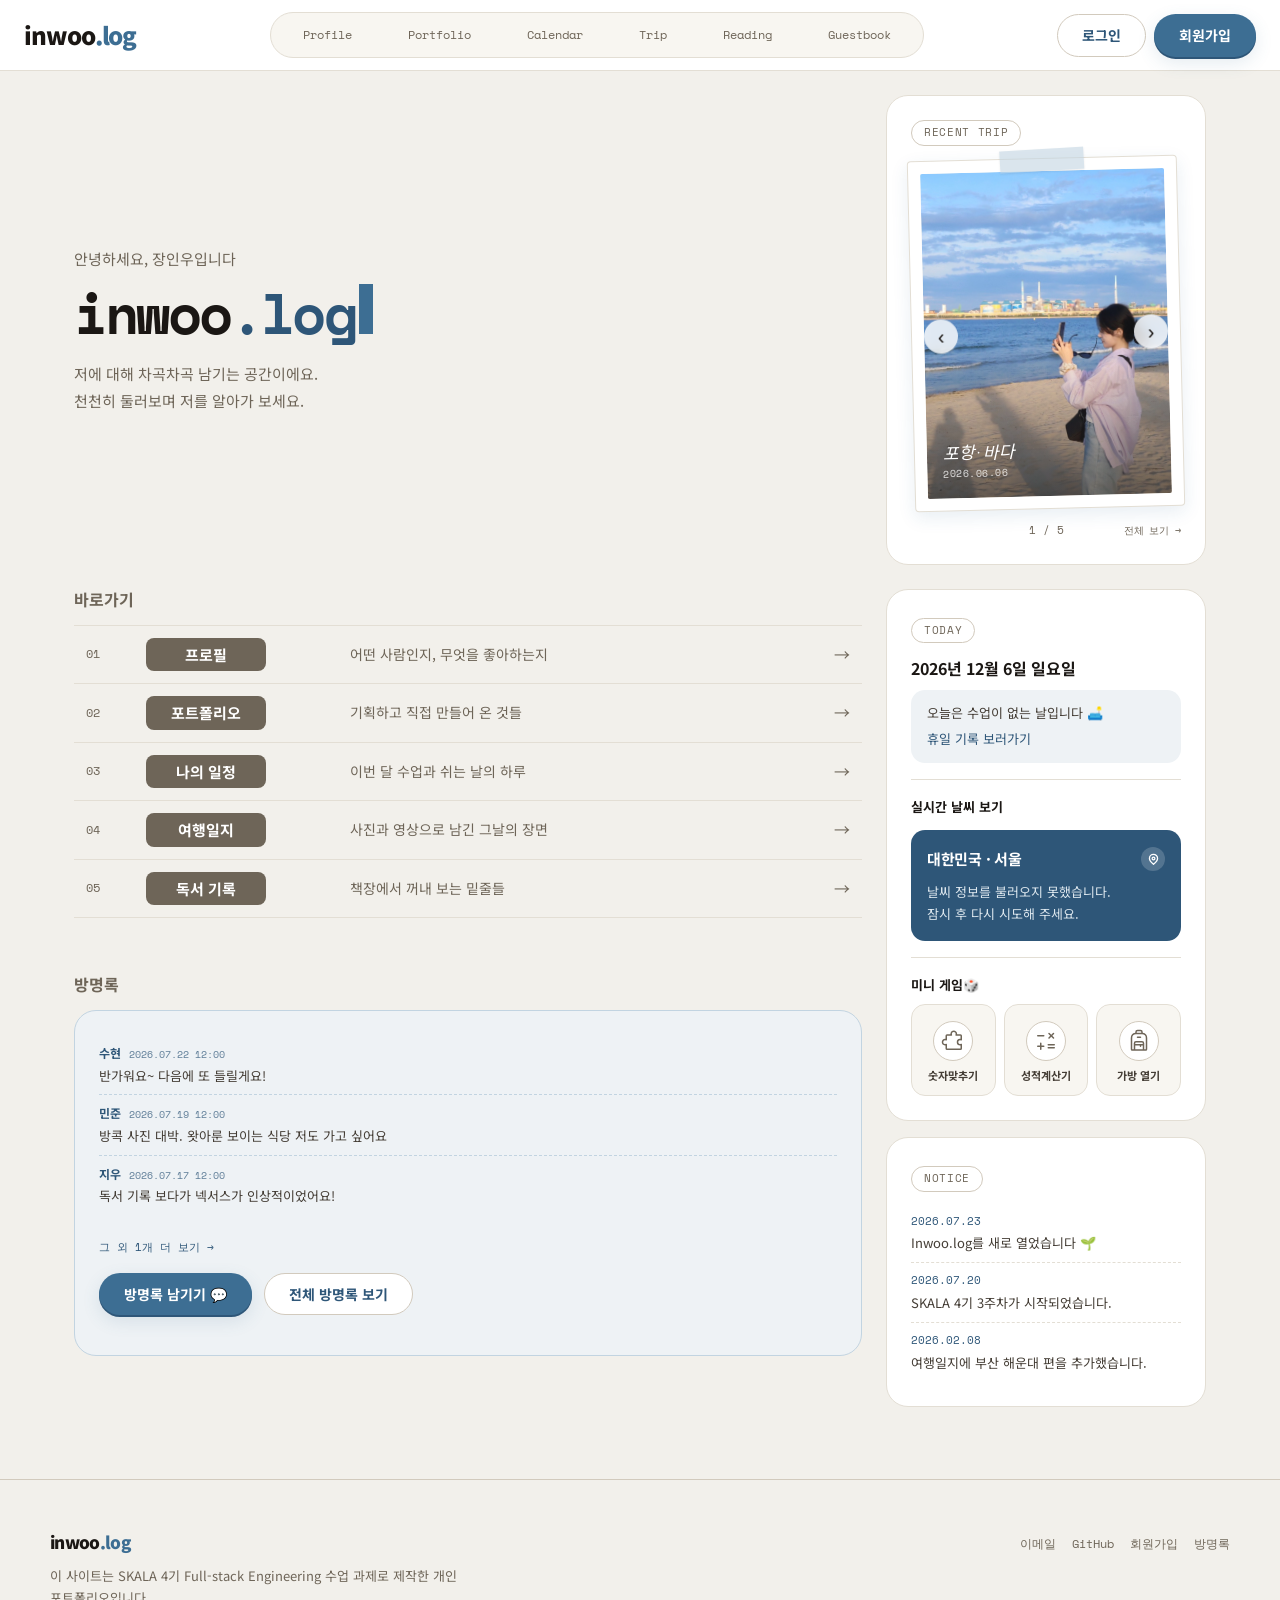
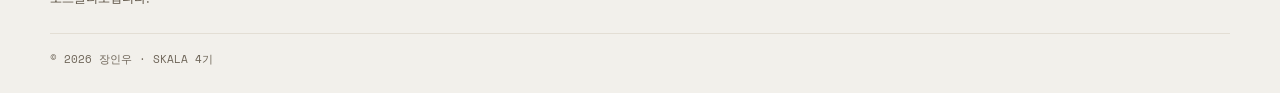
==== html/index.html @ f79b9ec2 "Inwoo.log 개인 포트폴리오 사이트 - 메인/프로필/포트폴리오/캘린더/여행일지/독서/방명록/회원가입 12개 페이지 - 실시간 날씨(Open-Meteo), 여행 BGM 필름 플" ====
<!-- html/index.html — 메인 페이지 -->
<!DOCTYPE html>
<html lang="ko">
<head>
  <meta charset="UTF-8">
  <meta name="viewport" content="width=device-width, initial-scale=1.0">
  <meta name="description" content="장인우의 개인 기록 공간 Inwoo.log — 프로필, 포트폴리오, 여행일지, 독서 기록을 담았습니다.">
  <title>INWOOLOG</title>

  <link rel="preconnect" href="https://fonts.googleapis.com">
  <link rel="preconnect" href="https://fonts.gstatic.com" crossorigin>
  <link href="https://fonts.googleapis.com/css2?family=Noto+Sans+KR:wght@400;500;700;900&family=Space+Mono:wght@400;700&family=Instrument+Serif:ital@0;1&display=swap" rel="stylesheet">
  <link rel="icon" type="image/svg+xml" href="../media/icon/favicon.svg">
  <link rel="stylesheet" href="../css/style.css">
</head>
<body>

  <a class="skip" href="#main">본문으로 건너뛰기</a>

  <header class="topbar">
    <a class="topbar__logo" href="index.html">inwoo<span>.log</span></a>

    <button type="button" class="nav-toggle" id="navToggle" aria-label="메뉴 열기" aria-expanded="false" aria-controls="siteNav">
      <span></span><span></span><span></span>
    </button>

    <nav class="topbar__nav" id="siteNav" aria-label="주요 메뉴">
      <ul class="nav-list">
        <li><a href="myProfile.html">Profile</a></li>
        <li><a href="myPortfolio.html">Portfolio</a></li>
        <li><a href="myCalendar.html">Calendar</a></li>
        <li><a href="myTrip.html">Trip</a></li>
        <li><a href="myReadings.html">Reading</a></li>
        <li><a href="guestbook.html">Guestbook</a></li>
      </ul>
    </nav>

    <div class="topbar__auth" id="authArea">
      <a href="login.html" class="btn btn--ghost">로그인</a>
      <a href="signUp.html" class="btn btn--primary">회원가입</a>
    </div>
  </header>

  <div class="container">

    <!-- ===== 히어로 : 벤토 그리드 ===== -->
    <section class="bento" aria-labelledby="heroTitle">

      <article class="bento__cell bento__cell--intro">
        <p class="hero-hi">안녕하세요, 장인우입니다</p>
        <h1 class="hero-mark" id="heroTitle">
          inwoo<span>.log</span><span class="hero-caret" aria-hidden="true"></span>
        </h1>
        <p class="hero-sub">
          저에 대해 차곡차곡 남기는 공간이에요.
          천천히 둘러보며 저를 알아가 보세요.
        </p>
      </article>

      <article class="bento__cell bento__cell--slider">
        <p class="chip">Recent trip</p>

        <div class="slider" id="tripSlider">
          <div class="slider__stage">
            <ul class="slider__track" id="sliderTrack">
              <li class="slider__item is-current">
                <a class="slider__link" href="myTrip.html#tripPohang" aria-label="포항 여행 게시물 보러 가기">
                  <img src="../media/trip/pohang.JPG" alt="포항 바닷가에서 푸른 바다를 사진으로 담는 모습">
                </a>
                <p class="slider__caption"><strong>포항 · 바다</strong> 2026.06.06</p>
              </li>
              <li class="slider__item">
                <a class="slider__link" href="myTrip.html#tripBusan" aria-label="부산 여행 게시물 보러 가기">
                  <img src="../media/trip/busan.jpeg" alt="밤에 불이 켜진 고층 건물과 해운대 해변 산책로" loading="lazy">
                </a>
                <p class="slider__caption"><strong>부산 · 해운대</strong> 2026.02.07 ~ 02.08</p>
              </li>
              <li class="slider__item">
                <a class="slider__link" href="myTrip.html#tripSokcho" aria-label="속초 여행 게시물 보러 가기">
                  <img src="../media/trip/sokcho5.jpeg" alt="구름 위로 떠오르는 2026년 속초의 첫 해" loading="lazy">
                </a>
                <p class="slider__caption"><strong>속초 · 해돋이</strong> 2026.01.01</p>
              </li>
              <li class="slider__item">
                <a class="slider__link" href="myTrip.html#tripHokkaido" aria-label="홋카이도 여행 게시물 보러 가기">
                  <img src="../media/trip/japan2.JPG" alt="청록빛 물과 마른 나무가 어우러진 비에이 청의 호수" loading="lazy">
                </a>
                <p class="slider__caption"><strong>일본 · 홋카이도</strong> 2025.09.26 ~ 09.27</p>
              </li>
              <li class="slider__item">
                <a class="slider__link" href="myTrip.html#tripJeonju" aria-label="전주 여행 게시물 보러 가기">
                  <img src="../media/trip/jeonju1.jpeg" alt="특별전시관 기와 대문 앞에 핀 보라색 버베나 꽃" loading="lazy">
                </a>
                <p class="slider__caption"><strong>전주 · 한옥마을</strong> 2024.08.10 ~ 08.11</p>
              </li>
            </ul>

            <button type="button" class="slider__nav slider__nav--prev" id="slidePrev" aria-label="이전 사진">‹</button>
            <button type="button" class="slider__nav slider__nav--next" id="slideNext" aria-label="다음 사진">›</button>
          </div>

          <div class="slider__foot">
            <p class="slider__count" id="slideCount" aria-live="polite">1 / 3</p>
            <a class="slider__more" href="myTrip.html">전체 보기 →</a>
          </div>
        </div>
      </article>


    </section>

    <div class="layout">

      <!-- ===== 본문 ===== -->
      <main id="main">
        <h2 class="home-title">바로가기</h2>

        <ul class="index-list">
          <li class="index-list__item">
            <a href="myProfile.html">
              <span class="index-list__no">01</span>
              <span class="index-list__label">프로필</span>
              <span class="index-list__desc">어떤 사람인지, 무엇을 좋아하는지</span>
              <span class="index-list__arrow" aria-hidden="true">→</span>
            </a>
          </li>
          <li class="index-list__item">
            <a href="myPortfolio.html">
              <span class="index-list__no">02</span>
              <span class="index-list__label">포트폴리오</span>
              <span class="index-list__desc">기획하고 직접 만들어 온 것들</span>
              <span class="index-list__arrow" aria-hidden="true">→</span>
            </a>
          </li>
          <li class="index-list__item">
            <a href="myCalendar.html">
              <span class="index-list__no">03</span>
              <span class="index-list__label">나의 일정</span>
              <span class="index-list__desc">이번 달 수업과 쉬는 날의 하루</span>
              <span class="index-list__arrow" aria-hidden="true">→</span>
            </a>
          </li>
          <li class="index-list__item">
            <a href="myTrip.html">
              <span class="index-list__no">04</span>
              <span class="index-list__label">여행일지</span>
              <span class="index-list__desc">사진과 영상으로 남긴 그날의 장면</span>
              <span class="index-list__arrow" aria-hidden="true">→</span>
            </a>
          </li>
          <li class="index-list__item">
            <a href="myReadings.html">
              <span class="index-list__no">05</span>
              <span class="index-list__label">독서 기록</span>
              <span class="index-list__desc">책장에서 꺼내 보는 밑줄들</span>
              <span class="index-list__arrow" aria-hidden="true">→</span>
            </a>
          </li>
        </ul>

        <!-- ===== 방명록 미리보기 ===== -->
        <h2 class="home-title">방명록</h2>

        <section class="gb-teaser">
          <ul class="gb-preview" id="gbPreview" data-preview="3">
            <li>
              <p class="gb-preview__msg">반가워요~ 다음에 또 들릴게요!</p>
              <p class="gb-preview__meta">
                <span class="gb-preview__name">수현</span>
                <span class="gb-preview__time">2026.07.22</span>
              </p>
            </li>
            <li>
              <p class="gb-preview__msg">방콕 사진 대박. 왓아룬 보이는 식당 저도 가고 싶어요</p>
              <p class="gb-preview__meta">
                <span class="gb-preview__name">민준</span>
                <span class="gb-preview__time">2026.07.19</span>
              </p>
            </li>
            <li>
              <p class="gb-preview__msg">독서 기록 보다가 넥서스가 인상적이었어요!</p>
              <p class="gb-preview__meta">
                <span class="gb-preview__name">지우</span>
                <span class="gb-preview__time">2026.07.17</span>
              </p>
            </li>
          </ul>

          <a class="gb-preview__more" id="gbPreviewMore" href="guestbook.html" hidden>그 외 더 보기 →</a>

          <p class="btn-row">
            <button type="button" id="gbModalOpen" class="btn btn--primary">방명록 남기기 💬</button>
            <a href="guestbook.html" class="btn btn--ghost">전체 방명록 보기</a>
          </p>

          <!-- 방명록 작성 모달 -->
          <dialog class="gb-modal" id="gbModal" aria-labelledby="gbModalTitle">
            <div class="gb-modal__head">
              <h3 id="gbModalTitle">방명록 남기기 💬</h3>
              <button type="button" class="gb-modal__close" id="gbModalClose" aria-label="닫기">×</button>
            </div>

            <!-- 로그인 상태 : 작성 폼 -->
            <form id="gbModalForm" hidden>
              <p class="field">
                <label for="gbModalMsg">메시지</label>
                <textarea id="gbModalMsg" rows="4" maxlength="200"
                          placeholder="한 줄 남겨주세요 (최대 200자)" required></textarea>
              </p>
              <p class="gb-modal__count" id="gbModalCount">0 / 200</p>
              <p class="form-actions">
                <button type="submit" class="btn btn--primary">남기기</button>
                <button type="button" class="btn btn--ghost" id="gbModalCancel">취소</button>
              </p>
            </form>

            <!-- 비로그인 상태 : 로그인 안내 -->
            <div id="gbModalLocked" hidden>
              <p class="gb-modal__locked-text">
                방명록 작성은 <strong>로그인한 방문자</strong>만 가능해요.
              </p>
              <p class="form-actions">
                <a href="login.html" class="btn btn--primary">로그인</a>
                <a href="signUp.html" class="btn btn--ghost">회원가입</a>
              </p>
            </div>
          </dialog>
        </section>
      </main>

      <!-- ===== 사이드바 : 한 블록으로 압축 ===== -->
      <aside class="sidebar" aria-label="오늘의 정보">
        <section class="panel">
          <p class="chip">Today</p>

          <p class="today-date" id="todayDate">날짜를 불러오는 중입니다.</p>
          <div id="todaySchedule" class="today-schedule">
            <p>오늘의 일정이 여기 표시됩니다.</p>
          </div>

          <hr class="panel__rule">

          <p class="panel__label">실시간 날씨 보기</p>
          <!-- 실제 값은 숨겨진 select가 들고, 화면에는 커스텀 메뉴만 보인다 -->
          <select id="citySelect" class="city-select" tabindex="-1" aria-hidden="true">
            <option value="37.5665,126.9780" selected>대한민국 · 서울</option>
            <option value="35.1796,129.0756">대한민국 · 부산</option>
            <option value="33.4996,126.5312">대한민국 · 제주</option>
            <option value="38.2070,128.5918">대한민국 · 속초</option>
            <option value="36.0190,129.3435">대한민국 · 포항</option>
            <option value="13.7563,100.5018">태국 · 방콕</option>
            <option value="31.2304,121.4737">중국 · 상하이</option>
            <option value="43.0618,141.3545">일본 · 삿포로</option>
            <option value="35.6762,139.6503">일본 · 도쿄</option>
            <option value="48.8566,2.3522">프랑스 · 파리</option>
            <option value="40.7128,-74.0060">미국 · 뉴욕</option>
          </select>
          <div id="weather-box">
            <div class="weather-head">
              <div class="weather-head__title">
                <h4 id="weatherCity">대한민국 · 서울</h4>
                <p class="weather-local" id="weatherLocalTime" aria-label="현지 날짜와 시간"></p>
              </div>
              <div class="city-picker">
                <button type="button" id="cityToggle" class="city-toggle"
                        aria-label="지역 변경" title="지역 변경"
                        aria-haspopup="listbox" aria-expanded="false">
                  <svg viewBox="0 0 16 16" fill="none" stroke="currentColor" stroke-width="1.6"
                       stroke-linecap="round" stroke-linejoin="round" aria-hidden="true">
                    <path d="M13 6.7C13 9.6 8 14 8 14S3 9.6 3 6.7a5 5 0 0 1 10 0Z"/>
                    <circle cx="8" cy="6.7" r="1.7"/>
                  </svg>
                </button>
                <ul id="cityMenu" class="city-menu" role="listbox" hidden></ul>
              </div>
            </div>
            <div id="weatherDetail"></div>
          </div>

          <hr class="panel__rule">

          <p class="panel__label">미니 게임🎲</p>
          <div class="play-row">
            <button type="button" id="upDownBtn"
                    class="game-tile game-tile--number"
                    aria-haspopup="dialog" aria-controls="upDownModal">
              <span class="game-tile__icon game-tile__icon--number"
                    aria-hidden="true"></span>
              <span class="game-tile__label">숫자맞추기</span>
            </button>
            <button type="button" id="gradeBtn"
                    class="game-tile game-tile--grade"
                    aria-haspopup="dialog" aria-controls="gradeModal">
              <span class="game-tile__icon game-tile__icon--grade"
                    aria-hidden="true"></span>
              <span class="game-tile__label">성적계산기</span>
            </button>
            <button type="button" id="bagModalBtn"
                    class="game-tile game-tile--bag"
                    aria-haspopup="dialog" aria-controls="bagModal">
              <span class="game-tile__icon game-tile__icon--bag"
                    aria-hidden="true"></span>
              <span class="game-tile__label">가방 열기</span>
            </button>
          </div>

          <dialog class="updown-modal" id="upDownModal"
                  aria-labelledby="upDownTitle" aria-describedby="upDownGuide">
            <div class="updown-modal__head">
              <div>
                <p class="updown-modal__eyebrow">NUMBER GAME</p>
                <h3 id="upDownTitle">숫자 맞히기 🎯</h3>
              </div>
              <button type="button" class="updown-modal__close" id="upDownClose"
                      aria-label="게임 닫기">×</button>
            </div>

            <p class="updown-modal__guide" id="upDownGuide">
              먼저 돌림판을 돌려 이번 게임의 숫자 범위를 정해보세요.
            </p>

            <section class="updown-wheel-stage" id="upDownWheelStage"
                     aria-labelledby="upDownWheelTitle">
              <h4 id="upDownWheelTitle">이번 게임의 최대 숫자는?</h4>
              <div class="updown-wheel-wrap">
                <span class="updown-wheel-pointer" aria-hidden="true"></span>
                <div class="updown-wheel" id="upDownWheel" aria-hidden="true">
                  <span style="--angle:0deg;--reverse:0deg">30</span>
                  <span style="--angle:45deg;--reverse:-45deg">40</span>
                  <span style="--angle:90deg;--reverse:-90deg">50</span>
                  <span style="--angle:135deg;--reverse:-135deg">60</span>
                  <span style="--angle:180deg;--reverse:-180deg">70</span>
                  <span style="--angle:225deg;--reverse:-225deg">80</span>
                  <span style="--angle:270deg;--reverse:-270deg">90</span>
                  <span style="--angle:315deg;--reverse:-315deg">100</span>
                </div>
                <strong class="updown-wheel-result" id="upDownWheelResult">?</strong>
              </div>
              <button type="button" class="btn btn--primary updown-wheel-spin"
                      id="upDownSpin">돌림판 돌리기</button>
            </section>

            <div class="updown-game" id="upDownGame" hidden>
              <div class="updown-stats" aria-label="현재 게임 상태">
                <p>
                  <span>남은 범위</span>
                  <strong id="upDownRange">1 ~ 50</strong>
                </p>
                <p>
                  <span>시도 횟수</span>
                  <strong><b id="upDownAttempts">0</b>회</strong>
                </p>
              </div>

              <form class="updown-form" id="upDownForm">
                <label for="upDownInput">예상 숫자</label>
                <div class="updown-form__row">
                  <input type="number" id="upDownInput" min="1" max="50"
                         inputmode="numeric" autocomplete="off" required
                         aria-describedby="upDownMessage">
                  <button type="submit" class="btn btn--primary" id="upDownSubmit">
                    확인
                  </button>
                </div>
              </form>

              <p class="updown-message" id="upDownMessage" role="status"
                 aria-live="polite">숫자를 입력하고 확인을 눌러주세요.</p>

              <div class="updown-guesses">
                <p class="updown-guesses__title">입력 기록</p>
                <ol class="updown-guesses__list" id="upDownGuesses">
                  <li class="updown-guesses__empty">아직 입력한 숫자가 없어요.</li>
                </ol>
              </div>
            </div>

            <section class="updown-ranking" aria-labelledby="upDownRankingTitle">
              <div class="updown-ranking__head">
                <h4 id="upDownRankingTitle">TOP 5 RANKING 🏆</h4>
                <button type="button" class="updown-ranking__clear"
                        id="upDownClear" hidden>기록 삭제</button>
              </div>
              <p class="updown-ranking__empty" id="upDownEmpty">
                아직 랭킹이 없어요. 첫 기록을 만들어 보세요!
              </p>
              <ol class="updown-ranking__list" id="upDownRecords"></ol>
            </section>

            <div class="updown-modal__actions">
              <button type="button" class="btn btn--primary"
                      id="upDownRestart" hidden>다시 하기</button>
              <button type="button" class="btn btn--ghost"
                      id="upDownQuit">게임 나가기</button>
            </div>
          </dialog>

          <dialog class="grade-modal" id="gradeModal"
                  aria-labelledby="gradeTitle" aria-describedby="gradeGuide">
            <div class="grade-modal__head">
              <div>
                <p class="grade-modal__eyebrow">GRADE CALCULATOR</p>
                <h3 id="gradeTitle">성적 계산기 📝</h3>
              </div>
              <button type="button" class="grade-modal__close" id="gradeClose"
                      aria-label="성적 계산기 닫기">×</button>
            </div>

            <p class="grade-modal__guide" id="gradeGuide">
              과목별 점수를 입력하면 총점, 평균, 등급을 계산해 드려요.
            </p>

            <form class="grade-form" id="gradeForm" novalidate>
              <div class="grade-fields">
                <p class="grade-field">
                  <label for="htmlScore">
                    <span>HTML</span>
                    <small>웹 구조</small>
                  </label>
                  <span class="grade-field__input">
                    <input type="number" id="htmlScore" name="html"
                           min="0" max="100" step="10" inputmode="numeric"
                           autocomplete="off" required>
                    <b>점</b>
                  </span>
                </p>

                <p class="grade-field">
                  <label for="cssScore">
                    <span>CSS</span>
                    <small>스타일링</small>
                  </label>
                  <span class="grade-field__input">
                    <input type="number" id="cssScore" name="css"
                           min="0" max="100" step="10" inputmode="numeric"
                           autocomplete="off" required>
                    <b>점</b>
                  </span>
                </p>

                <p class="grade-field">
                  <label for="javascriptScore">
                    <span>JavaScript</span>
                    <small>동작 구현</small>
                  </label>
                  <span class="grade-field__input">
                    <input type="number" id="javascriptScore" name="javascript"
                           min="0" max="100" step="10" inputmode="numeric"
                           autocomplete="off" required>
                    <b>점</b>
                  </span>
                </p>
              </div>

              <p class="grade-message" id="gradeMessage" role="alert" hidden></p>

              <div class="grade-form__actions">
                <button type="submit" class="btn btn--primary">계산하기</button>
                <button type="reset" class="btn btn--ghost">다시 입력</button>
              </div>
            </form>

            <section class="grade-result" id="gradeResult"
                     aria-labelledby="gradeResultTitle" aria-live="polite" hidden>
              <div class="grade-result__summary">
                <div>
                  <p class="grade-result__label">평균 점수</p>
                  <p class="grade-result__average">
                    <strong id="gradeAverage">0.0</strong><span>점</span>
                  </p>
                </div>
                <p class="grade-result__badge" id="gradeLevel"
                   aria-label="등급">-</p>
              </div>

              <h4 class="grade-result__status" id="gradeResultTitle">
                계산 결과
              </h4>
              <p class="grade-result__detail">
                총점 <strong id="gradeTotal">0</strong>점 ·
                <strong id="gradePass">결과 대기 중</strong>
              </p>
            </section>
          </dialog>

          <dialog class="bag-modal" id="bagModal"
                  aria-labelledby="bagModalTitle" aria-describedby="bagModalGuide">
            <div class="bag-modal__head">
              <div>
                <p class="bag-modal__eyebrow">WHAT'S IN MY BAG</p>
                <h3 id="bagModalTitle">오늘의 가방 속 소지품</h3>
              </div>
              <button type="button" class="bag-modal__close" id="bagModalClose"
                      aria-label="가방 모달 닫기">×</button>
            </div>

            <p class="bag-modal__guide" id="bagModalGuide">
              오늘 챙겨 나온 가방 안에는 무엇이 들어 있을까요?
            </p>

            <div class="bag__closed" id="bagClosed">
              <button type="button" class="bag-figure" id="bagOpenBtn"
                      aria-label="가방 열어보기">
                <span class="bag-figure__icon" aria-hidden="true"></span>
              </button>
              <p class="bag__hint">가방을 클릭하세요 👆</p>
            </div>

            <div class="bag__open" id="bagOpen" hidden>
              <p class="chip" id="bagSummary">불러오는 중…</p>
              <ul class="bag-grid" id="bagBox"></ul>

              <p class="bag-modal__actions">
                <button type="button" class="btn btn--ghost" id="bagResetBtn">
                  다시 담기
                </button>
                <button type="button" class="btn btn--primary" id="bagModalDone">
                  확인
                </button>
              </p>
            </div>
          </dialog>
        </section>

        <section class="panel">
          <p class="chip">Notice</p>
          <ul class="notice-list">
            <li>
              <span class="notice-list__date">2026.07.23</span>
              <span class="notice-list__text">Inwoo.log를 새로 열었습니다 🌱</span>
            </li>
            <li>
              <span class="notice-list__date">2026.07.20</span>
              <span class="notice-list__text">SKALA 4기 3주차가 시작되었습니다.</span>
            </li>
            <li>
              <span class="notice-list__date">2026.02.08</span>
              <span class="notice-list__text">여행일지에 부산 해운대 편을 추가했습니다.</span>
            </li>
          </ul>
        </section>
      </aside>

    </div>
  </div>

  <footer class="site-footer">
    <div class="site-footer__inner">
      <div>
        <p class="site-footer__brand">inwoo<span>.log</span></p>
        <p class="site-footer__desc">
          이 사이트는 SKALA 4기 Full-stack Engineering 수업 과제로 제작한
          개인 포트폴리오입니다.
        </p>
      </div>
      <ul class="site-footer__links">
        <li><a href="mailto:roseprincess0331@gmail.com">이메일</a></li>
        <li><a href="https://github.com" target="_blank" rel="noopener">GitHub</a></li>
        <li><a href="signUp.html">회원가입</a></li>
        <li><a href="guestbook.html">방명록</a></li>
      </ul>
    </div>
    <p class="site-footer__copy">© 2026 장인우 · SKALA 4기</p>
  </footer>

  <script src="../script/auth.js"></script>
  <script src="../script/nav.js"></script>
  <script src="../script/guestbook.js"></script>
  <script src="../script/gbModal.js"></script>
  <script src="../script/slider.js"></script>
  <script src="../script/upDown.js"></script>
  <script src="../script/grade.js"></script>
  <script src="../script/bag.js"></script>
  <script src="../script/calendar.js"></script>
  <script type="module" src="../script/realtimeInfo.js"></script>
</body>
</html>
---- css/style.css ----
:root {
  /* 브랜드 하늘색 */
  --sky-50:  #EEF2F5;
  --sky-100: #DDE7EE;
  --sky-200: #C2D4E1;
  --sky-300: #93B2C9;
  --sky-400: #5A87A8;
  --sky-500: #3D6E93;
  --sky-600: #2E5678;
  --sky-700: #234159;   /* 옅은 하늘색 배경 위 글자용 */

  /* 중립 — 종이 느낌의 밝은 회색 */
  --bg:        #F2F0EB;   /* 따뜻한 종이 — 전 페이지 공통 */
  --surface:   #FFFFFF;
  --surface-2: #F8F6F1;
  --surface-soft: rgba(255, 255, 255, .5);   /* 배경이 비치는 옅은 카드 */
  --caption-bg:   rgba(255, 255, 255, .8);   /* 사진 위 장소·날짜 칩 */
  --ink:       #1B1714;
  --text:      #443D35;
  --text-dim:  #6E6558;
  --line:      #E3DED4;
  --line-2:    #D2CABD;
  --grid-line: #F7F4EE;   /* 연습장 모눈 — 내용을 가리지 않을 만큼 아주 옅게 */

  /* 상태 */
  --success: #2E9E52;
  --error:   #D6453A;

  /* 파스텔 팔레트 — 카드·태그·달력에 공용 */
  --lime-bg:     #E6EDD5;
  --lime-ink:    #4F6326;
  --peach-bg:    #F8E3CE;
  --peach-ink:   #92551E;
  --lavender-bg: #E7E2F2;
  --lavender-ink:#574A8C;
  --pink-bg:     #F7DFE4;
  --pink-ink:    #9C4457;
  --mint-bg:     #DEEDE4;
  --mint-ink:    #2A6B54;

  /* 에디토리얼 페이지 — 종이와 필름의 따뜻한 중립색 */
  --paper-white: #FFFEFA;
  --paper-cream: #FFF9F3;
  --shelf-wood:  #D8D0C2;
  --shelf-edge:  #746657;

  /* 피드 사진 위 캡션 그라디언트 */
  --feed-overlay: linear-gradient(to bottom,
                  rgba(20, 24, 28, 0) 0%, rgba(20, 24, 28, .72) 100%);

  /* 네온 글로우 */
  --glow-sky:      rgba(61, 110, 147, .35);
  --glow-sky-soft: rgba(61, 110, 147, .14);

  /* 그림자 — 검정이 아닌 푸른기 계열 */
  --sh-sm: 0 1px 2px  rgba(30, 90, 140, .06);
  --sh-md: 0 6px 18px rgba(30, 90, 140, .10);
  --sh-lg: 0 16px 40px rgba(30, 90, 140, .14);

  /* 타이포 */
  --font-base:   'Noto Sans KR', sans-serif;
  --font-mono:   'Space Mono', 'Courier New', monospace;
  --font-serif:  'Instrument Serif', 'Noto Sans KR', serif;
  --lh-base: 1.7;

  /* 간격 */
  --sp-1: 0.25rem;
  --sp-2: 0.5rem;
  --sp-3: 0.75rem;
  --sp-4: 1rem;
  --sp-5: 1.5rem;
  --sp-6: 2rem;
  --sp-7: 3rem;
  --sp-8: 4.5rem;
  --sp-9: 6rem;

  /* 모서리 */
  --r-sm: 8px;
  --r-md: 14px;
  --r-lg: 22px;
  --r-xl: 30px;
  --r-full: 999px;

  /* 전환 */
  --t-fast: .18s ease;
  --t-base: .32s ease;
  --t-jelly: .42s cubic-bezier(.34, 1.56, .64, 1);
}

/* ---------- 2. 기초 초기화 ---------- */
* {
  box-sizing: border-box;
}

/* hidden 속성이 display 규칙에 밀리지 않게 한다 */
[hidden] {
  display: none !important;
}

body {
  margin: 0;
  font-family: var(--font-base);
  font-size: 16px;
  line-height: var(--lh-base);
  color: var(--text);
  background-color: var(--bg);
  -webkit-font-smoothing: antialiased;
}

img,
video {
  max-width: 100%;
  display: block;
}

h1, h2, h3, h4 {
  color: var(--ink);
  line-height: 1.25;
  letter-spacing: -0.02em;
  margin: 0;
}

h1 { font-size: 2rem;      font-weight: 900; }
h2 { font-size: 1.375rem;  font-weight: 700; }
h3 { font-size: 1.0625rem; font-weight: 700; margin: var(--sp-5) 0 var(--sp-2); }
h4 { font-size: 0.9375rem; font-weight: 700; margin: var(--sp-4) 0 var(--sp-2); }

/* 강조 단어 — 세리프 이탤릭 + 하늘색 밑줄 */
em {
  font-family: var(--font-serif);
  font-style: italic;
  font-weight: 400;
  color: var(--sky-600);
  background-image: linear-gradient(var(--sky-200), var(--sky-200));
  background-repeat: no-repeat;
  background-size: 100% 0.28em;
  background-position: 0 88%;
  padding: 0 .06em;
}

p {
  margin: 0 0 var(--sp-4);
}

strong {
  font-weight: 700;
  color: var(--ink);
}

small {
  display: block;
  font-size: 0.6875rem;
  font-weight: 400;
  color: var(--text-dim);
  margin-top: 2px;
}

mark {
  background-color: var(--sky-100);
  color: var(--sky-600);
  padding: 2px 6px;
  border-radius: var(--r-sm);
  font-weight: 500;
  box-decoration-break: clone;
  -webkit-box-decoration-break: clone;
}

blockquote {
  margin: 0 0 var(--sp-4);
  padding: var(--sp-4) var(--sp-5);
  background-color: var(--surface-2);
  border-left: 3px solid var(--sky-400);
  border-radius: 0 var(--r-md) var(--r-md) 0;
  color: var(--ink);
  font-size: 1.0625rem;
  line-height: 1.8;
}

hr {
  border: none;
  border-top: 1px solid var(--line);
  margin: var(--sp-5) 0;
}

::selection {
  background: var(--sky-200);
  color: var(--ink);
}

a {
  color: var(--sky-600);
  text-decoration: none;
  transition: color var(--t-fast), opacity var(--t-fast);
}

a:hover {
  color: var(--sky-500);
  text-decoration: underline;
  text-underline-offset: 3px;
}

a:focus-visible,
button:focus-visible,
input:focus-visible,
select:focus-visible,
textarea:focus-visible,
summary:focus-visible {
  outline: 3px solid var(--sky-400);
  outline-offset: 2px;
  border-radius: var(--r-sm);
}

/* 본문으로 건너뛰기 */
.skip {
  position: absolute;
  left: var(--sp-4);
  top: -4rem;
  z-index: 200;
  padding: var(--sp-3) var(--sp-5);
  background: var(--ink);
  color: var(--surface);
  border-radius: var(--r-full);
  font-size: 0.875rem;
  font-weight: 700;
  transition: top var(--t-fast);
}

.skip:focus-visible {
  top: var(--sp-3);
  text-decoration: none;
  color: var(--surface);
}

ul, ol {
  padding-left: var(--sp-5);
  margin: 0 0 var(--sp-4);
}

li {
  margin-bottom: var(--sp-2);
}

dl { margin: 0 0 var(--sp-4); }
dt { font-weight: 700; color: var(--ink); }
dd { margin-left: 0; color: var(--text-dim); }

.container {
  max-width: 1180px;
  margin: 0 auto;
  padding: var(--sp-5) var(--sp-5) var(--sp-8);
}

.container--narrow {
  max-width: 640px;
}

/* 모노스페이스 알약 라벨 */
/* 칩과 섹션 제목은 완전히 같은 규격을 쓴다.
   line-height 를 명시하지 않으면 p(1.7)와 h2(1.25)의 높이가 달라진다. */
.chip,
.section-title {
  display: inline-block;
  align-self: flex-start;   /* flex 안에서 늘어나지 않도록 */
  width: fit-content;
  padding: 4px var(--sp-3);
  background-color: transparent;
  border: 1px solid var(--line-2);
  border-radius: var(--r-full);
  font-family: var(--font-mono);
  font-size: 0.6875rem;
  font-weight: 400;
  line-height: 1.4;
  letter-spacing: 0.06em;
  text-transform: uppercase;
  color: var(--text-dim);
}

.chip {
  margin: 0 0 var(--sp-3);
}

.section-title {
  margin: var(--sp-6) 0 var(--sp-4);
}

/* 홈 — 알약 없이, 포트폴리오 섹션 제목과 같은 색 */
.home-title {
  margin: var(--sp-6) 0 var(--sp-4);
  font-size: 1rem;
  font-weight: 700;
  color: var(--text-dim);
  letter-spacing: -0.01em;
}

main > .home-title:first-child {
  margin-top: 0;
}

.section-title span {
  color: var(--sky-600);
}

/* 한글이 섞인 라벨 — 폴백 폰트는 글자가 커 보이므로 한 단계 줄인다 */
.chip--ko {
  font-family: var(--font-base);
  font-size: 0.625rem;
  line-height: 1.5;
  letter-spacing: 0.02em;
}

.panel .section-title:first-of-type {
  margin-top: 0;
}

/* ---------- 8. 상단바 ---------- */
.topbar {
  position: sticky;
  top: 0;
  z-index: 100;
  display: flex;
  align-items: center;
  justify-content: space-between;
  gap: var(--sp-4);
  padding: var(--sp-3) var(--sp-5);
  background-color: var(--surface);
  border-bottom: 1px solid var(--line);
}

.topbar__logo {
  font-size: 1.5rem;
  font-weight: 900;
  letter-spacing: -0.045em;
  color: var(--ink);
  white-space: nowrap;
}

.topbar__logo:hover {
  text-decoration: none;
  color: var(--ink);
}

.topbar__logo span {
  color: var(--sky-500);
}

.nav-list {
  display: flex;
  flex-wrap: wrap;
  gap: var(--sp-2);
  list-style: none;
  margin: 0;
  padding: var(--sp-1) var(--sp-2);
  background-color: var(--surface-2);
  border: 1px solid var(--line);
  border-radius: var(--r-full);
}

.nav-list li {
  margin: 0;
}

.nav-list a {
  display: block;
  padding: var(--sp-2) var(--sp-5);
  border-radius: var(--r-full);
  font-family: var(--font-mono);
  font-size: 0.75rem;
  color: var(--text-dim);
  white-space: nowrap;
  transition: background-color var(--t-fast), color var(--t-fast);
}

.nav-list a:hover {
  background-color: var(--sky-50);
  color: var(--sky-600);
  text-decoration: none;
}

.nav-list a.is-active {
  background-color: var(--ink);
  color: var(--surface);
}

.topbar__auth {
  display: flex;
  align-items: center;
  gap: var(--sp-2);
}

/* 모바일 햄버거 버튼 — 넓은 화면에서는 숨긴다 */
.nav-toggle {
  display: none;
}

.topbar__user {
  display: inline-flex;
  align-items: center;
  gap: var(--sp-2);
  font-size: 0.8125rem;
  font-weight: 700;
  color: var(--ink);
  white-space: nowrap;
}

.topbar__avatar {
  display: grid;
  place-items: center;
  width: 26px;
  height: 26px;
  border-radius: var(--r-full);
  background-color: var(--sky-100);
  color: var(--sky-600);
  font-size: 0.75rem;
  font-weight: 700;
}

/* ---------- 9. 버튼 — 젤리 & 네온 ---------- */
.btn {
  display: inline-flex;
  align-items: center;
  justify-content: center;
  gap: var(--sp-2);
  padding: var(--sp-3) var(--sp-5);
  border: 1px solid transparent;
  border-radius: var(--r-full);
  font-family: inherit;
  font-size: 0.875rem;
  font-weight: 700;
  line-height: 1.2;
  cursor: pointer;
  background: none;
  transition: transform var(--t-jelly), box-shadow var(--t-base),
              background-color var(--t-fast), color var(--t-fast),
              border-color var(--t-fast);
}

.btn:hover {
  text-decoration: none;
  transform: translateY(-2px) scale(1.03);
}

/* 젤리 — 누르면 눌렸다가 통통 튄다 */
.btn:active {
  transform: translateY(0) scale(.93);
  transition: transform .08s ease;
}

.btn--primary {
  background-color: var(--sky-500);
  color: var(--surface);
  box-shadow: 0 2px 0 var(--sky-600), 0 6px 18px var(--glow-sky-soft);
}

/* 네온 — 호버 시 하늘색 잔광이 번진다 */
.btn--primary:hover {
  background-color: var(--sky-400);
  box-shadow: 0 2px 0 var(--sky-600),
              0 0 0 4px var(--glow-sky-soft),
              0 8px 28px var(--glow-sky);
  animation: jelly .5s var(--t-jelly);
}

.btn--primary:active {
  box-shadow: 0 0 0 var(--sky-600), 0 2px 10px var(--glow-sky-soft);
}

.btn--ghost {
  background-color: var(--surface);
  color: var(--sky-600);
  border-color: var(--line-2);
}

.btn--ghost:hover {
  background-color: var(--sky-50);
  border-color: var(--sky-300);
  box-shadow: 0 0 0 4px var(--glow-sky-soft);
}

.btn--mini {
  padding: var(--sp-2) var(--sp-4);
  font-size: 0.75rem;
  background-color: var(--surface);
  color: var(--ink);
  border-color: var(--line-2);
}

.btn--mini:hover {
  background-color: var(--sky-50);
  border-color: var(--sky-300);
  color: var(--sky-600);
}

.btn--block {
  width: 100%;
}

/* 비활성 — <button disabled> 와 링크의 aria-disabled 를 함께 처리한다 */
.btn:disabled,
.btn[aria-disabled='true'] {
  background-color: var(--surface-2);
  color: var(--text-dim);
  border-color: var(--line);
  box-shadow: none;
  cursor: not-allowed;
  transform: none;
  opacity: .65;
  pointer-events: none;
}

.btn-row {
  display: flex;
  flex-wrap: wrap;
  gap: var(--sp-3);
}

@keyframes jelly {
  0%   { transform: translateY(-2px) scale(1.03, 1.03); }
  30%  { transform: translateY(-2px) scale(1.10, 0.92); }
  55%  { transform: translateY(-2px) scale(0.96, 1.06); }
  75%  { transform: translateY(-2px) scale(1.04, 0.98); }
  100% { transform: translateY(-2px) scale(1.03, 1.03); }
}

/* ---------- 10. 벤토 히어로 ---------- */
.bento {
  display: grid;
  grid-template-columns: minmax(0, 1fr) 320px;
  gap: var(--sp-5);
  margin-bottom: var(--sp-5);
  align-items: stretch;
}

.bento__cell {
  background-color: var(--surface);
  border: 1px solid var(--line);
  border-radius: var(--r-lg);
  padding: var(--sp-5);
}

/* 왼쪽 위 : 소개 */
/* 소개 — 카드 없이 배경 위에 그대로 */
.bento__cell--intro {
  display: flex;
  flex-direction: column;
  justify-content: center;
  gap: var(--sp-2);
  padding: var(--sp-4) var(--sp-5) var(--sp-4) 0;
  background: none;
  border: none;
}

/* 오른쪽 : 세로로 긴 사진 (폰 사진 비율) */
.bento__cell--slider {
  display: flex;
  flex-direction: column;
}

/* 공지 — 배경이 살짝 비치는 카드 */
.notice-list {
  list-style: none;
  padding: 0;
  margin: 0;
}

.notice-list li {
  display: flex;
  flex-direction: column;
  gap: 2px;
  padding: var(--sp-2) 0;
  border-bottom: 1px dashed var(--line);
  margin: 0;
}

.notice-list li:last-child {
  border-bottom: none;
}

.notice-list__date {
  flex: 0 0 auto;
  font-family: var(--font-mono);
  font-size: 0.6875rem;
  color: var(--sky-600);
}

.notice-list__text {
  font-size: 0.8125rem;
  color: var(--text);
}

/* 인사 한 줄 */
.hero-hi {
  margin: 0;
  font-size: 0.9375rem;
  color: var(--text-dim);
}

/* 워드마크 — inwoo.log 를 히어로로 크게 */
.hero-mark {
  display: flex;
  align-items: baseline;
  margin: var(--sp-1) 0 var(--sp-3);
  font-family: var(--font-mono);
  font-size: clamp(2.25rem, 5.6vw, 3.5rem);
  font-weight: 700;
  letter-spacing: -0.05em;
  line-height: 1;
  color: var(--ink);
}

.hero-mark span {
  color: var(--sky-600);
}

/* 커서 깜빡임 — '로그'라는 이름을 살린다 */
.hero-caret {
  width: 0.42ch;
  height: 0.9em;
  margin-left: 0.12ch;
  background-color: var(--sky-500);
  animation: heroBlink 1.15s steps(1) infinite;
}

@keyframes heroBlink {
  50% { opacity: 0; }
}

.hero-sub {
  max-width: 34ch;
  color: var(--text-dim);
  font-size: 0.9375rem;
  line-height: 1.75;
  margin: 0;
}

.meta-list {
  display: grid;
  grid-template-columns: auto 1fr;
  gap: var(--sp-2) var(--sp-4);
  margin: 0 0 var(--sp-4);
  font-size: 0.875rem;
}

.meta-list dt {
  font-family: var(--font-mono);
  font-size: 0.6875rem;
  text-transform: uppercase;
  letter-spacing: 0.06em;
  color: var(--text-dim);
  font-weight: 400;
  align-self: center;
}

.meta-list dd {
  color: var(--ink);
  font-weight: 500;
}

.meta-list--wide {
  gap: var(--sp-3) var(--sp-5);
  font-size: 0.9375rem;
}

/* ---------- 11. 슬라이더 (추가 실습) ---------- */
.slider {
  display: flex;
  flex-direction: column;
}

/* 폴라로이드처럼 — 흰 프레임에 비스듬히 붙인 한 장 */
.slider__stage {
  position: relative;
  padding: var(--sp-3);
  background-color: var(--surface);
  border: 1px solid var(--line);
  border-radius: 4px;
  box-shadow: var(--sh-md);
  transform: rotate(-1.4deg);
  transition: transform var(--t-base);
}

.slider__stage:hover {
  transform: rotate(0deg);
}

/* 위에 붙인 마스킹 테이프 조각 */
.slider__stage::before {
  content: "";
  position: absolute;
  top: -10px;
  left: 50%;
  z-index: 2;
  width: 84px;
  height: 22px;
  transform: translateX(-50%) rotate(-2deg);
  background-color: rgba(194, 212, 225, 0.6);
  box-shadow: 0 1px 2px rgba(27, 23, 20, 0.08);
}

.slider__track {
  position: relative;
  list-style: none;
  margin: 0;
  padding: 0;
  border-radius: 2px;
  overflow: hidden;
  background-color: var(--surface-2);
  aspect-ratio: 3 / 4;   /* 폰으로 찍은 세로 사진 비율 */
  width: 100%;
}

.slider__item {
  position: absolute;
  inset: 0;
  margin: 0;
  opacity: 0;
  visibility: hidden;
  transform: scale(1.04);
  transition: opacity var(--t-base), transform var(--t-base), visibility var(--t-base);
}

.slider__item.is-current {
  opacity: 1;
  visibility: visible;
  transform: scale(1);
}

/* 사진을 누르면 여행일지의 해당 게시물로 간다 */
.slider__link {
  display: block;
  width: 100%;
  height: 100%;
}

.slider__item img {
  width: 100%;
  height: 100%;
  object-fit: cover;
}

/* 사진 아래쪽으로 은은하게 어두워지는 스크림 — 캡션 자리 */
.slider__item::after {
  content: "";
  position: absolute;
  inset: 55% 0 0;
  background: linear-gradient(to top, rgba(27, 23, 20, 0.55), transparent);
  pointer-events: none;
}

.slider__caption {
  position: absolute;
  left: var(--sp-4);
  right: var(--sp-4);
  bottom: var(--sp-4);
  z-index: 1;
  margin: 0;
  font-family: var(--font-mono);
  font-size: 0.625rem;
  letter-spacing: 0.05em;
  color: rgba(255, 255, 255, 0.82);
}

.slider__caption strong {
  display: block;
  margin-bottom: 2px;
  font-family: var(--font-serif);
  font-style: italic;
  font-weight: 400;
  font-size: 1.0625rem;
  line-height: 1.2;
  letter-spacing: 0;
  color: #FFFFFF;
  text-shadow: 0 1px 8px rgba(27, 23, 20, 0.35);
}

/* 사진 좌우에 얹는 화살표 */
.slider__nav {
  position: absolute;
  top: 50%;
  transform: translateY(-50%);
  display: grid;
  place-items: center;
  width: 34px;
  height: 34px;
  border: none;
  border-radius: var(--r-full);
  background-color: var(--caption-bg);
  backdrop-filter: blur(6px);
  -webkit-backdrop-filter: blur(6px);
  color: var(--ink);
  font-size: 1.25rem;
  line-height: 1;
  cursor: pointer;
  box-shadow: var(--sh-sm);
  transition: transform var(--t-jelly), background-color var(--t-fast);
}

.slider__nav--prev { left: var(--sp-3); }
.slider__nav--next { right: var(--sp-3); }

.slider__nav:hover {
  background-color: var(--surface);
  transform: translateY(-50%) scale(1.12);
}

.slider__nav:active {
  transform: translateY(-50%) scale(.94);
}

.slider__nav:focus-visible {
  outline: 3px solid var(--sky-400);
  outline-offset: 2px;
}

/* 순번 — 오른쪽 아래 작은 알약 */
/* 사진 밑 — 순번은 가운데, 전체 보기는 오른쪽 */
.slider__foot {
  position: relative;
  display: flex;
  justify-content: center;
  align-items: center;
  margin-top: var(--sp-3);
}

.slider__count {
  margin: 0;
  font-family: var(--font-mono);
  font-size: 0.6875rem;
  color: var(--text-dim);
}

.slider__more {
  position: absolute;
  right: 0;
  font-family: var(--font-mono);
  font-size: 0.625rem;
  letter-spacing: -0.01em;
  color: var(--text-dim);
  white-space: nowrap;
}

.slider__more:hover {
  color: var(--sky-600);
  text-decoration: underline;
  text-underline-offset: 2px;
}

/* ---------- 12. 태그 ---------- */
.tag-row {
  display: flex;
  flex-wrap: wrap;
  gap: var(--sp-2);
  list-style: none;
  padding: 0;
  margin: 0;
}

.tag {
  margin: 0;
  padding: 3px var(--sp-3);
  border-radius: var(--r-full);
  font-size: 0.75rem;
  font-weight: 500;
  background-color: var(--surface-2);
  color: var(--text-dim);
}

.tag--sky      { background-color: var(--sky-100);      color: var(--sky-700); }
.tag--lime     { background-color: var(--lime-bg);      color: var(--lime-ink); }
.tag--peach    { background-color: var(--peach-bg);     color: var(--peach-ink); }
.tag--lavender { background-color: var(--lavender-bg);  color: var(--lavender-ink); }
.tag--pink     { background-color: var(--pink-bg);      color: var(--pink-ink); }
.tag--mint     { background-color: var(--mint-bg);      color: var(--mint-ink); }

.tag-row--big .tag {
  padding: var(--sp-2) var(--sp-4);
  font-size: 0.875rem;
}

/* ---------- 13. 레이아웃 ---------- */
/* 본문과 사이드바의 높이를 서로 맞춘다 */
.layout {
  display: flex;
  gap: var(--sp-5);
  align-items: start;
}

main {
  flex: 1 1 0;
  min-width: 0;
  display: flex;
  flex-direction: column;
}

.sidebar {
  flex: 0 0 320px;
  display: flex;
  flex-direction: column;
}

.sidebar .panel {
  margin-bottom: var(--sp-4);
}

.sidebar .panel:last-child {
  margin-bottom: 0;
}

/* ---------- 14. 인덱스 리스트 ---------- */
.index-list {
  list-style: none;
  padding: 0;
  margin: 0 0 var(--sp-5);
  border-top: 1px solid var(--line);
}

.index-list__item {
  margin: 0;
  border-bottom: 1px solid var(--line);
}

.index-list a {
  display: grid;
  grid-template-columns: 3rem 12rem 1fr 2rem;
  align-items: center;
  gap: var(--sp-3);
  padding: var(--sp-3) var(--sp-3);
  color: var(--ink);
  border-radius: var(--r-md);
  transition: background-color var(--t-fast), padding-left var(--t-base);
}

.index-list a:hover {
  background-color: var(--surface);
  padding-left: var(--sp-5);
  text-decoration: none;
}

.index-list__no {
  font-family: var(--font-mono);
  font-size: 0.75rem;
  color: var(--text-dim);
}

/* 제목은 이모지 대신 잉크색 박스로 — 폭을 맞춰 통일감 있게 */
.index-list__label {
  justify-self: start;
  display: inline-block;
  width: 7.5rem;
  padding: var(--sp-1) 0;
  background-color: var(--text-dim);   /* #6E6558 — 본문 보조 텍스트와 같은 톤 */
  border-radius: var(--r-sm);
  font-size: 0.9375rem;
  font-weight: 700;
  text-align: center;
  color: var(--surface);
  transition: background-color var(--t-fast);
}

.index-list a:hover .index-list__label {
  /* 화살표와 같은 네이비 계열로 */
  background-color: var(--sky-600);
}

.index-list__desc {
  font-size: 0.875rem;
  color: var(--text-dim);
}

.index-list__arrow {
  justify-self: end;
  color: var(--text-dim);
  transition: transform var(--t-base), color var(--t-base);
}

.index-list a:hover .index-list__arrow {
  transform: translateX(6px);
  color: var(--sky-500);
}

/* ---------- 14-2. 방명록 미리보기 ---------- */
.gb-teaser {
  padding: var(--sp-5);
  background-color: var(--sky-50);
  border: 1px solid var(--sky-200);
  border-radius: var(--r-lg);
}

.gb-preview {
  list-style: none;
  padding: 0;
  margin: 0 0 var(--sp-4);
}

/* 공지(Notice)처럼 가볍게 — 말풍선 대신 줄 목록 */
.gb-preview li {
  display: flex;
  flex-direction: column-reverse;   /* 이름·날짜 줄을 위로 */
  gap: 2px;
  padding: var(--sp-2) 0;
  margin: 0;
  border-bottom: 1px dashed var(--sky-200);
}

.gb-preview li:last-child {
  border-bottom: none;
}

.gb-preview__msg {
  margin: 0;
  font-size: 0.8125rem;
  line-height: 1.6;
  color: var(--text);
}

.gb-preview__meta {
  display: flex;
  align-items: baseline;
  gap: var(--sp-2);
  margin: 0;
}

.gb-preview__name {
  font-size: 0.75rem;
  font-weight: 700;
  color: var(--sky-600);
}

.gb-preview__time {
  font-family: var(--font-mono);
  font-size: 0.625rem;
  color: var(--sky-600);
  opacity: .75;
}

.gb-preview__more {
  display: inline-block;
  margin: 0 0 var(--sp-4);
  font-family: var(--font-mono);
  font-size: 0.6875rem;
  color: var(--sky-600);
}

.gb-preview__more:hover {
  text-decoration: underline;
  text-underline-offset: 2px;
}

/* 방명록 작성 모달 */
.gb-modal {
  width: min(92vw, 440px);
  padding: var(--sp-5);
  border: 1px solid var(--line);
  border-radius: var(--r-lg);
  background-color: var(--surface);
  box-shadow: var(--sh-md);
}

.gb-modal::backdrop {
  background-color: rgba(27, 23, 20, 0.4);
  backdrop-filter: blur(2px);
  -webkit-backdrop-filter: blur(2px);
}

.gb-modal__head {
  display: flex;
  align-items: center;
  justify-content: space-between;
  margin-bottom: var(--sp-4);
}

.gb-modal__head h3 {
  margin: 0;
}

.gb-modal__close {
  display: grid;
  place-items: center;
  width: 30px;
  height: 30px;
  padding: 0;
  border: none;
  border-radius: var(--r-full);
  background: none;
  font-size: 1.25rem;
  line-height: 1;
  color: var(--text-dim);
  cursor: pointer;
  transition: background-color var(--t-fast), color var(--t-fast);
}

.gb-modal__close:hover {
  background-color: var(--sky-50);
  color: var(--ink);
}

.gb-modal__count {
  margin: calc(-1 * var(--sp-3)) 0 var(--sp-3);
  text-align: right;
  font-family: var(--font-mono);
  font-size: 0.6875rem;
  color: var(--text-dim);
}

.gb-modal__locked-text {
  margin: 0 0 var(--sp-4);
  font-size: 0.875rem;
  color: var(--text);
}

/* 모달 안 버튼(로그인·회원가입, 남기기·취소)은 반씩 같은 너비로 */
.gb-modal .form-actions {
  display: flex;
  gap: var(--sp-2);
}

.gb-modal .form-actions .btn {
  flex: 1 1 0;
  text-align: center;
}

/* ---------- 15. 패널 · 카드 ---------- */
.panel {
  background-color: var(--surface);
  border: 1px solid var(--line);
  border-radius: var(--r-lg);
  padding: var(--sp-5);
  margin-bottom: var(--sp-5);
}

.panel__rule {
  margin: var(--sp-4) 0;
}

.panel__label {
  margin-bottom: var(--sp-2);
  font-size: 0.8125rem;
  font-weight: 700;
  color: var(--ink);
}

.panel__label label {
  font-weight: 700;
}

/* ---------- 업다운 미니 게임 ---------- */
.updown-modal {
  width: min(92vw, 520px);
  max-height: 90vh;
  padding: var(--sp-5);
  overflow-y: auto;
  border: 1px solid var(--line);
  border-radius: var(--r-lg);
  background-color: var(--surface);
  box-shadow: var(--sh-md);
}

.updown-modal::backdrop {
  background-color: rgba(27, 23, 20, .48);
  backdrop-filter: blur(3px);
  -webkit-backdrop-filter: blur(3px);
}

.updown-modal__head,
.updown-ranking__head {
  display: flex;
  align-items: center;
  justify-content: space-between;
  gap: var(--sp-3);
}

.updown-modal__head {
  margin-bottom: var(--sp-3);
}

.updown-modal__head h3,
.updown-ranking__head h4 {
  margin: 0;
}

.updown-modal__eyebrow {
  margin: 0 0 2px;
  font-family: var(--font-mono);
  font-size: .625rem;
  font-weight: 700;
  letter-spacing: .1em;
  color: var(--sky-600);
}

.updown-modal__close {
  display: grid;
  flex: 0 0 auto;
  place-items: center;
  width: 32px;
  height: 32px;
  padding: 0;
  border: none;
  border-radius: var(--r-full);
  background: none;
  font-size: 1.35rem;
  line-height: 1;
  color: var(--text-dim);
  cursor: pointer;
}

.updown-modal__close:hover {
  background-color: var(--sky-50);
  color: var(--ink);
}

.updown-modal__guide {
  margin: 0 0 var(--sp-4);
  font-size: .875rem;
  color: var(--text-dim);
}

.updown-wheel-stage {
  display: grid;
  justify-items: center;
  gap: var(--sp-3);
  margin-bottom: var(--sp-4);
  padding: var(--sp-4);
  border: 1px solid var(--line);
  border-radius: var(--r-md);
  background-color: var(--surface-2);
}

.updown-wheel-stage h4 {
  margin: 0;
  font-size: .8125rem;
  color: var(--ink);
}

.updown-wheel-wrap {
  position: relative;
  width: 220px;
  height: 220px;
}

.updown-wheel {
  position: absolute;
  inset: 10px;
  overflow: hidden;
  border: 5px solid var(--surface);
  border-radius: 50%;
  background: repeating-conic-gradient(
    from -22.5deg,
    var(--sky-100) 0deg 45deg,
    var(--sky-300) 45deg 90deg
  );
  box-shadow: 0 8px 24px rgba(30, 25, 20, .16);
  transition: transform 2.6s cubic-bezier(.12, .7, .08, 1);
}

.updown-wheel::after {
  content: "";
  position: absolute;
  inset: 50%;
  width: 56px;
  height: 56px;
  border: 4px solid var(--surface);
  border-radius: 50%;
  background-color: var(--ink);
  transform: translate(-50%, -50%);
}

.updown-wheel span {
  position: absolute;
  z-index: 1;
  left: calc(50% - 18px);
  top: calc(50% - 12px);
  width: 36px;
  text-align: center;
  font-family: var(--font-mono);
  font-size: .6875rem;
  font-weight: 700;
  color: var(--ink);
  transform: rotate(var(--angle)) translateY(-78px) rotate(var(--reverse));
}

.updown-wheel-pointer {
  position: absolute;
  z-index: 3;
  left: 50%;
  top: 0;
  width: 0;
  height: 0;
  border-left: 12px solid transparent;
  border-right: 12px solid transparent;
  border-top: 25px solid var(--sky-600);
  filter: drop-shadow(0 2px 2px rgba(30, 25, 20, .2));
  transform: translateX(-50%);
}

.updown-wheel-result {
  position: absolute;
  z-index: 4;
  left: 50%;
  top: 50%;
  width: 50px;
  text-align: center;
  font-family: var(--font-mono);
  font-size: .875rem;
  color: var(--surface);
  transform: translate(-50%, -50%);
}

.updown-wheel-spin {
  min-width: 150px;
}

.updown-wheel-stage.is-spinning .updown-wheel-spin {
  pointer-events: none;
}

.updown-game {
  animation: fadeInUp .35s ease both;
}

.updown-stats {
  display: grid;
  grid-template-columns: 1fr 1fr;
  gap: var(--sp-2);
  margin-bottom: var(--sp-4);
}

.updown-stats p {
  margin: 0;
  padding: var(--sp-3);
  border: 1px solid var(--line);
  border-radius: var(--r-md);
  background-color: var(--surface-2);
}

.updown-stats span,
.updown-stats strong {
  display: block;
}

.updown-stats span {
  margin-bottom: 2px;
  font-size: .6875rem;
  color: var(--text-dim);
}

.updown-stats strong {
  font-family: var(--font-mono);
  font-size: .875rem;
  color: var(--ink);
}

.updown-form label,
.updown-guesses__title {
  display: block;
  margin-bottom: var(--sp-2);
  font-size: .75rem;
  font-weight: 700;
  color: var(--ink);
}

.updown-form__row {
  display: grid;
  grid-template-columns: 1fr auto;
  gap: var(--sp-2);
}

.updown-form__row input {
  min-width: 0;
  padding: var(--sp-3) var(--sp-4);
  border: 1px solid var(--line-2);
  border-radius: var(--r-full);
  background-color: var(--surface);
  font: inherit;
  color: var(--ink);
}

.updown-form__row input:focus {
  outline: 3px solid var(--glow-sky);
  border-color: var(--sky-400);
}

.updown-message {
  min-height: 2.75rem;
  margin: var(--sp-3) 0;
  padding: var(--sp-3) var(--sp-4);
  border-radius: var(--r-md);
  background-color: var(--sky-50);
  font-size: .8125rem;
  line-height: 1.5;
  color: var(--ink);
}

.updown-message[data-state="up"],
.updown-message[data-state="down"] {
  color: var(--sky-600);
  font-weight: 700;
}

.updown-message[data-state="win"] {
  background-color: #fff6cc;
  color: #6a4d00;
  font-weight: 700;
}

.updown-message[data-state="error"] {
  background-color: #fff0ed;
  color: #a13b2b;
}

.updown-guesses {
  margin-bottom: var(--sp-4);
}

.updown-guesses__list {
  display: flex;
  flex-wrap: wrap;
  gap: var(--sp-2);
  min-height: 30px;
  margin: 0;
  padding: 0;
  list-style: none;
}

.updown-guesses__list li {
  padding: 4px 9px;
  border: 1px solid var(--line-2);
  border-radius: var(--r-full);
  font-family: var(--font-mono);
  font-size: .6875rem;
  color: var(--text);
}

.updown-guesses__list .updown-guesses__empty {
  padding-left: 0;
  border: 0;
  font-family: inherit;
  color: var(--text-dim);
}

.updown-ranking {
  padding: var(--sp-4);
  border: 1px solid var(--line);
  border-radius: var(--r-md);
  background-color: var(--surface-2);
}

.updown-ranking__head {
  margin-bottom: var(--sp-3);
}

.updown-ranking__head h4 {
  font-family: var(--font-mono);
  font-size: .75rem;
}

.updown-ranking__clear {
  padding: 0;
  border: 0;
  background: none;
  font-size: .6875rem;
  color: var(--text-dim);
  cursor: pointer;
}

.updown-ranking__clear:hover {
  color: var(--sky-600);
  text-decoration: underline;
}

.updown-ranking__empty {
  margin: 0;
  font-size: .75rem;
  color: var(--text-dim);
}

.updown-ranking__list {
  display: grid;
  gap: var(--sp-2);
  margin: 0;
  padding: 0;
  list-style: none;
  counter-reset: updown-rank;
}

.updown-ranking__item {
  display: grid;
  grid-template-columns: 24px 1fr auto;
  gap: var(--sp-2);
  align-items: center;
  font-size: .75rem;
  counter-increment: updown-rank;
}

.updown-ranking__item::before {
  content: counter(updown-rank);
  display: grid;
  place-items: center;
  width: 22px;
  height: 22px;
  border-radius: var(--r-full);
  background-color: var(--surface);
  font-family: var(--font-mono);
  font-weight: 700;
  color: var(--text-dim);
}

.updown-ranking__item:first-child::before {
  background-color: #ffe481;
  color: #6a4d00;
}

.updown-ranking__score {
  font-weight: 700;
  color: var(--ink);
}

.updown-ranking__date {
  font-family: var(--font-mono);
  font-size: .625rem;
  color: var(--text-dim);
}

.updown-modal__actions {
  display: flex;
  gap: var(--sp-2);
  margin-top: var(--sp-4);
}

.updown-modal__actions .btn {
  flex: 1 1 0;
}

/* ---------- 성적 계산기 ---------- */
.grade-modal {
  width: min(92vw, 480px);
  max-height: 90vh;
  padding: var(--sp-5);
  overflow-y: auto;
  border: 1px solid var(--line);
  border-radius: var(--r-lg);
  background-color: var(--surface);
  box-shadow: var(--sh-md);
}

.grade-modal::backdrop {
  background-color: rgba(27, 23, 20, .48);
  backdrop-filter: blur(3px);
  -webkit-backdrop-filter: blur(3px);
}

.grade-modal__head {
  display: flex;
  align-items: center;
  justify-content: space-between;
  gap: var(--sp-3);
  margin-bottom: var(--sp-3);
}

.grade-modal__head h3 {
  margin: 0;
}

.grade-modal__eyebrow {
  margin: 0 0 2px;
  font-family: var(--font-mono);
  font-size: .625rem;
  font-weight: 700;
  letter-spacing: .1em;
  color: var(--sky-600);
}

.grade-modal__close {
  display: grid;
  flex: 0 0 auto;
  place-items: center;
  width: 32px;
  height: 32px;
  padding: 0;
  border: none;
  border-radius: var(--r-full);
  background: none;
  font-size: 1.35rem;
  line-height: 1;
  color: var(--text-dim);
  cursor: pointer;
}

.grade-modal__close:hover {
  background-color: var(--sky-50);
  color: var(--ink);
}

.grade-modal__guide {
  margin: 0 0 var(--sp-4);
  font-size: .875rem;
  line-height: 1.6;
  color: var(--text-dim);
}

.grade-fields {
  display: grid;
  gap: var(--sp-2);
}

.grade-field {
  display: grid;
  grid-template-columns: minmax(0, 1fr) 112px;
  align-items: center;
  gap: var(--sp-3);
  margin: 0;
  padding: var(--sp-3) var(--sp-4);
  border: 1px solid var(--line);
  border-radius: var(--r-md);
  background-color: var(--surface-2);
}

.grade-field label span,
.grade-field label small {
  display: block;
}

.grade-field label span {
  font-weight: 700;
  color: var(--ink);
}

.grade-field label small {
  margin-top: 2px;
  font-size: .6875rem;
  color: var(--text-dim);
}

.grade-field__input {
  display: grid;
  grid-template-columns: 1fr auto;
  align-items: center;
  gap: var(--sp-2);
}

.grade-field__input input {
  width: 100%;
  min-width: 0;
  padding: var(--sp-2) var(--sp-3);
  border: 1px solid var(--line-2);
  border-radius: var(--r-md);
  background-color: var(--surface);
  font: inherit;
  font-family: var(--font-mono);
  text-align: right;
  color: var(--ink);
}

.grade-field__input input:focus {
  outline: 3px solid var(--glow-sky);
  border-color: var(--sky-400);
}

.grade-field__input input[aria-invalid="true"] {
  border-color: #c85b49;
  background-color: #fff8f6;
}

.grade-field__input b {
  font-size: .75rem;
  color: var(--text-dim);
}

.grade-message {
  margin: var(--sp-3) 0 0;
  padding: var(--sp-3) var(--sp-4);
  border-radius: var(--r-md);
  background-color: #fff0ed;
  font-size: .8125rem;
  color: #a13b2b;
}

.grade-form__actions {
  display: flex;
  gap: var(--sp-2);
  margin-top: var(--sp-4);
}

.grade-form__actions .btn {
  flex: 1 1 0;
}

.grade-result {
  margin-top: var(--sp-4);
  padding: var(--sp-4);
  border: 1px solid var(--sky-300);
  border-radius: var(--r-md);
  background-color: var(--sky-50);
  animation: fadeInUp .35s ease both;
}

.grade-result[data-result="fail"] {
  border-color: #efb7ad;
  background-color: #fff8f6;
}

.grade-result__summary {
  display: flex;
  align-items: center;
  justify-content: space-between;
  gap: var(--sp-3);
}

.grade-result__label,
.grade-result__average,
.grade-result__detail {
  margin: 0;
}

.grade-result__label {
  margin-bottom: 2px;
  font-size: .6875rem;
  color: var(--text-dim);
}

.grade-result__average strong {
  font-family: var(--font-mono);
  font-size: 1.75rem;
  color: var(--ink);
}

.grade-result__average span {
  margin-left: 3px;
  font-size: .75rem;
  color: var(--text-dim);
}

.grade-result__badge {
  display: grid;
  place-items: center;
  width: 58px;
  height: 58px;
  margin: 0;
  border-radius: var(--r-full);
  background-color: var(--sky-500);
  box-shadow: 0 5px 16px var(--glow-sky);
  font-family: var(--font-mono);
  font-size: 1.5rem;
  font-weight: 700;
  color: var(--surface);
}

.grade-result[data-result="fail"] .grade-result__badge {
  background-color: #c85b49;
  box-shadow: 0 5px 16px rgba(200, 91, 73, .2);
}

.grade-result__status {
  margin: var(--sp-3) 0 2px;
  font-size: .9375rem;
  color: var(--ink);
}

.grade-result__detail {
  font-size: .75rem;
  color: var(--text-dim);
}

/* ---------- 가방 모달 ---------- */
.bag-modal {
  width: min(92vw, 680px);
  max-height: 90vh;
  padding: var(--sp-5);
  overflow-y: auto;
  border: 1px solid var(--line);
  border-radius: var(--r-lg);
  background-color: var(--surface);
  box-shadow: var(--sh-md);
}

.bag-modal::backdrop {
  background-color: rgba(27, 23, 20, .48);
  backdrop-filter: blur(3px);
  -webkit-backdrop-filter: blur(3px);
}

.bag-modal__head {
  display: flex;
  align-items: center;
  justify-content: space-between;
  gap: var(--sp-3);
  margin-bottom: var(--sp-3);
}

.bag-modal__head h3 {
  margin: 0;
}

.bag-modal__eyebrow {
  margin: 0 0 2px;
  font-family: var(--font-mono);
  font-size: .625rem;
  font-weight: 700;
  letter-spacing: .1em;
  color: var(--sky-600);
}

.bag-modal__close {
  display: grid;
  flex: 0 0 auto;
  place-items: center;
  width: 32px;
  height: 32px;
  padding: 0;
  border: none;
  border-radius: var(--r-full);
  background: none;
  font-size: 1.35rem;
  line-height: 1;
  color: var(--text-dim);
  cursor: pointer;
}

.bag-modal__close:hover {
  background-color: var(--sky-50);
  color: var(--ink);
}

.bag-modal__guide {
  margin: 0 0 var(--sp-4);
  font-size: .875rem;
  color: var(--text-dim);
}

.bag-modal .bag__closed {
  padding: var(--sp-7) var(--sp-5);
  background-color: var(--surface-2);
}

/* 닫힌 가방 — 백팩 자체가 버튼이다 */
.bag-figure {
  display: block;
  margin: 0 auto var(--sp-3);
  padding: var(--sp-3);
  border: none;
  border-radius: var(--r-full);
  background: none;
  cursor: pointer;
  animation: bagIdle 2.8s ease-in-out infinite;
  transition: transform var(--t-jelly);
}

.bag-figure:hover {
  transform: scale(1.08) rotate(-3deg);
}

.bag-figure:active {
  transform: scale(0.94);
}

.bag-figure:focus-visible {
  outline: 3px solid var(--sky-400);
  outline-offset: 3px;
}

.bag-figure__icon {
  display: block;
  width: 96px;
  height: 96px;
  background-color: var(--sky-600);
  -webkit-mask: url("../media/icon/backpack.svg") center / contain no-repeat;
  mask: url("../media/icon/backpack.svg") center / contain no-repeat;
}

.bag-modal .bag-grid {
  margin-top: var(--sp-3);
}

.bag-modal__actions {
  display: flex;
  gap: var(--sp-2);
  margin: 0;
}

.bag-modal__actions .btn {
  flex: 1 1 0;
}

@media (max-width: 520px) {
  .bag-modal .bag-grid {
    grid-template-columns: 1fr;
  }
}

/* 사이드바 내용 */
.today-date {
  font-size: 1rem;
  font-weight: 700;
  color: var(--ink);
  margin-bottom: var(--sp-2);
}

.today-schedule {
  padding: var(--sp-3) var(--sp-4);
  background-color: var(--sky-50);
  border-radius: var(--r-md);
  font-size: 0.8125rem;
}

.today-schedule p {
  margin: 0 0 var(--sp-1);
}

.today-schedule p:last-child {
  margin-bottom: 0;
}

.play-row {
  display: grid;
  grid-template-columns: repeat(3, minmax(0, 1fr));
  gap: var(--sp-2);
}

/* 사이트 무드에 맞춘 조용한 타일 — 종이색 카드 + 잉크 아이콘, 포인트는 hover의 하늘색만 */
.game-tile {
  position: relative;
  display: grid;
  justify-items: center;
  align-content: center;
  gap: var(--sp-2);
  min-width: 0;
  min-height: 92px;
  padding: var(--sp-4) var(--sp-2) var(--sp-3);
  border: 1px solid var(--line);
  border-radius: var(--r-md);
  background-color: var(--surface-2);
  font: inherit;
  color: var(--text);
  cursor: pointer;
  transition: transform var(--t-jelly), border-color var(--t-fast),
              background-color var(--t-fast), box-shadow var(--t-base);
}

.game-tile:hover {
  border-color: var(--sky-300);
  background-color: var(--sky-50);
  box-shadow: 0 6px 16px var(--glow-sky-soft);
  color: var(--sky-600);
  text-decoration: none;
  transform: translateY(-3px);
}

.game-tile:active {
  transform: translateY(0) scale(.96);
}

.game-tile:focus-visible {
  outline: 3px solid var(--sky-400);
  outline-offset: 3px;
}

.game-tile__icon {
  position: relative;
  display: grid;
  place-items: center;
  width: 40px;
  height: 40px;
  border: 1px solid var(--line-2);
  border-radius: var(--r-full);
  background-color: var(--surface);
  color: var(--text-dim);
  transition: transform var(--t-jelly), color var(--t-fast),
              border-color var(--t-fast);
}

.game-tile:hover .game-tile__icon {
  color: var(--sky-600);
  border-color: var(--sky-300);
}

.game-tile__icon::before {
  content: "";
  width: 24px;
  height: 24px;
  background-color: currentColor;
  -webkit-mask-position: center;
  mask-position: center;
  -webkit-mask-repeat: no-repeat;
  mask-repeat: no-repeat;
  -webkit-mask-size: contain;
  mask-size: contain;
}

.game-tile__icon--number::before {
  -webkit-mask-image: url("../media/icon/puzzle-piece.svg");
  mask-image: url("../media/icon/puzzle-piece.svg");
}

.game-tile__icon--grade::before {
  -webkit-mask-image: url("../media/icon/math-operations.svg");
  mask-image: url("../media/icon/math-operations.svg");
}

.game-tile__icon--bag::before {
  -webkit-mask-image: url("../media/icon/backpack.svg");
  mask-image: url("../media/icon/backpack.svg");
}

.game-tile:hover .game-tile__icon {
  transform: translateY(-2px) rotate(-4deg);
}

.game-tile__label {
  min-width: 0;
  font-size: .6875rem;
  font-weight: 700;
  line-height: 1.25;
  text-align: center;
  word-break: keep-all;
}

/* 지역 선택 — 네이티브 select는 값 저장용으로만 숨겨두고,
   지역명 옆 ↻ 아이콘 + 커스텀 메뉴로 조작한다 */
.city-select {
  display: none;
}

.weather-head {
  display: flex;
  align-items: center;
  justify-content: space-between;
  gap: var(--sp-2);
  margin-bottom: var(--sp-2);
}

.weather-head__title {
  min-width: 0;
}

.weather-head h4 {
  margin: 0;
  color: var(--surface);
  font-size: 0.9375rem;
}

/* 지역명 바로 아래 — 그 도시의 현지 날짜·시간 */
.weather-local {
  margin: 2px 0 0;
  font-family: var(--font-mono);
  font-size: 0.625rem;
  letter-spacing: .05em;
  color: var(--sky-200);
}

.city-picker {
  position: relative;
}

.city-toggle {
  display: inline-flex;
  align-items: center;
  justify-content: center;
  width: 24px;
  height: 24px;
  padding: 0;
  border: none;
  border-radius: 50%;
  background-color: rgba(255, 255, 255, 0.18);
  color: var(--surface);
  cursor: pointer;
  transition: background-color var(--t-fast), transform var(--t-base);
}

.city-toggle:hover,
.city-toggle[aria-expanded="true"] {
  background-color: rgba(255, 255, 255, 0.34);
  transform: scale(1.12);
}

.city-toggle svg {
  width: 13px;
  height: 13px;
}

.city-menu {
  position: absolute;
  top: calc(100% + var(--sp-2));
  right: 0;
  z-index: 20;
  min-width: 108px;
  margin: 0;
  padding: var(--sp-1);
  list-style: none;
  background-color: var(--surface);
  border: 1px solid var(--line-2);
  border-radius: var(--r-md);
  box-shadow: var(--sh-md);
  animation: cityMenuPop var(--t-fast);
}

@keyframes cityMenuPop {
  from {
    opacity: 0;
    transform: translateY(-4px);
  }
}

.city-menu__item {
  display: block;
  width: 100%;
  padding: var(--sp-2) var(--sp-3);
  border: none;
  border-radius: var(--r-sm);
  background: none;
  font-family: inherit;
  font-size: 0.8125rem;
  /* 메뉴는 흰 카드 — 네이비 날씨 박스의 흰 글자색을 물려받지 않게 명시한다 */
  color: var(--ink);
  text-align: left;
  white-space: nowrap;   /* "대한민국 · 서울"이 줄바꿈되지 않게 */
  cursor: pointer;
  transition: background-color var(--t-fast);
}

.city-menu__item:hover {
  background-color: var(--sky-50);
}

.city-menu__item.is-selected {
  background-color: var(--sky-100);
  color: var(--sky-600);
  font-weight: 700;
}

.city-menu__item.is-selected::after {
  content: "✓";
  margin-left: var(--sp-2);
  font-size: 0.6875rem;
}

#weather-box {
  margin-top: var(--sp-3);
  padding: var(--sp-4);
  background-color: var(--sky-600);
  border-radius: var(--r-md);
  color: var(--surface);
  min-height: 96px;
}

#weather-box p {
  margin: 0;
  color: var(--sky-100);
  font-size: 0.8125rem;
}

.weather-data {
  display: grid;
  grid-template-columns: auto 1fr;
  gap: var(--sp-1) var(--sp-4);
  /* 제목(작은 글씨)과 값(큰 글씨)의 글자 밑선을 맞춘다 */
  align-items: baseline;
  margin: 0;
}

.weather-data dt {
  color: var(--sky-200);
  font-family: var(--font-mono);
  font-size: 0.6875rem;
  line-height: 1.6;
  text-transform: uppercase;
  font-weight: 400;
}

.weather-data dd {
  margin: 0;
  color: var(--surface);
  font-weight: 700;
  font-size: 0.875rem;
  line-height: 1.6;
}

/* ---------- 16. 페이지 헤더 · 브레드크럼 ---------- */
.crumb {
  margin-bottom: var(--sp-4);
  font-family: var(--font-mono);
  font-size: 0.75rem;
  color: var(--text-dim);
}

.crumb a {
  color: var(--text-dim);
}

.crumb a:hover {
  color: var(--sky-600);
}

.page-head {
  margin-bottom: var(--sp-5);
  padding-bottom: var(--sp-4);
  border-bottom: 1px solid var(--line);
}

.page-title {
  font-size: clamp(1.375rem, 2.4vw, 1.75rem);
  font-weight: 800;
  letter-spacing: -0.03em;
  margin-bottom: var(--sp-2);
}

.page-desc {
  color: var(--text-dim);
  font-size: 0.9375rem;
  margin: 0;
}

/* ---------- 17. 프로필 ---------- */
.timeline {
  position: relative;
  list-style: none;
  padding: var(--sp-5) 0 0;   /* 위쪽은 화살촉 자리 */
  margin: 0;
  /* 레일 위치를 한 곳에서 관리한다 */
  --rail: 3.2rem;
}

/* 아래(과거)에서 위(현재)로 올라오는 흐름 — 레일 끝의 위쪽 화살촉 */
.timeline::before {
  content: "";
  position: absolute;
  top: 0;
  left: calc(var(--rail) + var(--sp-3) - 6px);
  border-left: 6px solid transparent;
  border-right: 6px solid transparent;
  border-bottom: 9px solid var(--sky-500);
}

/* 화살촉과 첫 점을 잇는 짧은 선 — 첫 점 4px 앞에서 멈춘다 */
.timeline::after {
  content: "";
  position: absolute;
  top: 9px;
  left: calc(var(--rail) + var(--sp-3) - 1px);
  width: 2px;
  height: calc(var(--sp-5) - 8px);
  background-color: var(--line);
}

/* 연도 | (여백=레일) | 내용 */
.timeline__item {
  position: relative;
  display: grid;
  grid-template-columns: var(--rail) 1fr;
  column-gap: var(--sp-6);
  padding-bottom: var(--sp-6);
}

.timeline__item:last-child {
  padding-bottom: 0;
}

/* 항목을 잇는 세로선 — 점(12px)과 같은 중심선에 두고,
   점 아래 4px 띄워 시작해서 다음 점 4px 앞에서 끝난다 */
.timeline__item::before {
  content: "";
  position: absolute;
  left: calc(var(--rail) + var(--sp-3) - 1px);
  top: 1.25rem;
  bottom: 0;
  width: 2px;
  background-color: var(--line);
}

.timeline__item:last-child::before {
  display: none;
}

/* 점 — 짝수 폭(12px)이라 2px 선과 중심이 정확히 일치한다 */
.timeline__item::after {
  content: "";
  position: absolute;
  left: calc(var(--rail) + var(--sp-3) - 6px);
  top: 4px;
  width: 12px;
  height: 12px;
  border-radius: var(--r-full);
  background-color: var(--surface);
  border: 2px solid var(--line-2);
}

/* 진행 중인 항목은 점을 하늘색으로 채우고 잔광을 준다 */
.timeline__item--now::after {
  background-color: var(--sky-500);
  border-color: var(--sky-500);
  box-shadow: 0 0 0 4px var(--glow-sky-soft);
}

.timeline__year {
  grid-column: 1;
  font-family: var(--font-mono);
  font-size: 0.9375rem;
  font-weight: 700;
  color: var(--ink);
  line-height: 1.35;
  text-align: right;
}

.timeline__year small {
  display: block;
  margin-top: 1px;
  font-size: 0.6875rem;
  font-weight: 400;
  color: var(--text-dim);
  white-space: nowrap;
}

.timeline__body {
  grid-column: 2;
}

.timeline__role {
  display: flex;
  flex-wrap: wrap;
  align-items: center;
  gap: var(--sp-2);
  margin: 0 0 var(--sp-2);
  font-size: 1rem;
  font-weight: 700;
  line-height: 1.4;
  color: var(--ink);
}

.timeline__badge {
  padding: 2px var(--sp-2);
  border-radius: var(--r-full);
  background-color: var(--sky-100);
  color: var(--sky-700);
  font-family: var(--font-mono);
  font-size: 0.625rem;
  font-weight: 400;
  letter-spacing: 0.04em;
}

.timeline__desc {
  margin: 0;
  font-size: 0.9375rem;
  line-height: 1.6;
  color: var(--text-dim);
}

.trait-list {
  margin: 0;
}

.trait-list dt {
  margin-top: var(--sp-4);
  color: var(--sky-600);
}

.trait-list dt:first-child {
  margin-top: 0;
}

.trait-list dd {
  padding-left: var(--sp-4);
  border-left: 2px solid var(--line);
  font-size: 0.9375rem;
}

.taste-grid {
  display: grid;
  grid-template-columns: repeat(3, 1fr);
  gap: var(--sp-5);
}

/* 좋아하는 색 칩 */
.color-chips {
  display: flex;
  gap: var(--sp-5);
  list-style: none;
  /* 아래 "좋아하는 운동" 소제목과 한 호흡 띄운다 */
  margin: 0 0 var(--sp-6);
  padding: 0;
}

.color-chips li {
  display: flex;
  align-items: center;
  gap: var(--sp-2);
  font-size: 0.875rem;
  color: var(--text);
}

.color-chip {
  width: 22px;
  height: 22px;
  border-radius: 50%;
  background-color: var(--chip);
  border: 1px solid var(--line-2);
  box-shadow: inset 0 1px 2px rgba(255, 255, 255, 0.6);
}

/* 좋아하는 음악 — 앨범마다 어울리는 색의 플레이어 카드가 통째로 넘어간다 */
.music-slider {
  max-width: 320px;
}

.music-slider__stage {
  position: relative;
}

.music-slider__track {
  display: grid;   /* 카드를 같은 칸에 겹쳐 쌓는다 */
  list-style: none;
  margin: 0;
  padding: 0 var(--sp-6) 0 0;   /* 뒤 카드가 비껴 나올 오른쪽 여유 */
}

/* 카드 한 장 = 그랩바 + 커버 + 곡 정보 */
.music-slider__item {
  grid-area: 1 / 1;
  padding: var(--sp-4) var(--sp-4) var(--sp-3);
  border-radius: var(--r-lg);
  background: linear-gradient(180deg, var(--card-top), var(--card-bottom));
  box-shadow: var(--sh-md);
  cursor: pointer;
  transition: transform .45s ease, opacity .45s ease;
}

/* 앨범마다 커버에서 딴 색 */
.music-slider__item:nth-child(1) { --card-top: #8A8072; --card-bottom: #59524A; }  /* 필름 웜그레이 */
.music-slider__item:nth-child(2) { --card-top: #7C9471; --card-bottom: #4C6147; }  /* 정원의 초록 */
.music-slider__item:nth-child(3) { --card-top: #8286D6; --card-bottom: #4A4E9E; }  /* 밤의 인디고 */

/* 카드 상단의 그랩바 — 플레이어 시트 느낌 */
.music-slider__item::before {
  content: "";
  display: block;
  width: 44px;
  height: 5px;
  margin: 0 auto var(--sp-4);
  border-radius: var(--r-full);
  background-color: rgba(255, 255, 255, 0.42);
}

.music-slider__item.is-current {
  z-index: 3;
  transform: none;
  opacity: 1;
  cursor: default;
}

/* 뒤 카드는 투명하게 물러나 겹친 입체감을 만든다 */
.music-slider__item.is-next {
  z-index: 2;
  transform: translateX(8%) translateY(2%) scale(0.94);
  opacity: 0.7;
}

.music-slider__item.is-back {
  z-index: 1;
  transform: translateX(15%) translateY(4%) scale(0.88);
  opacity: 0.45;
}

/* 뒤 카드는 사진만 실루엣처럼 보여준다 */
.music-slider__item.is-next .music-slider__song,
.music-slider__item.is-next .music-slider__artist,
.music-slider__item.is-back .music-slider__song,
.music-slider__item.is-back .music-slider__artist {
  opacity: 0;
}

.music-slider__item img {
  width: 100%;
  aspect-ratio: 1;
  object-fit: cover;
  border-radius: 14px;
  box-shadow: 0 12px 26px rgba(20, 24, 28, 0.35);
}

.music-slider__song {
  margin: var(--sp-3) 0 0;
  font-weight: 700;
  font-size: 0.9375rem;
  color: #FFFFFF;
}

.music-slider__artist {
  margin: 2px 0 0;
  font-size: 0.8125rem;
  color: var(--sky-100);
  opacity: .85;
}

/* 화살표는 앨범 사진 높이 기준으로 가운데, 카드보다 위에 */
.music-slider__stage .slider__nav {
  top: 38%;
  z-index: 4;
}

.music-slider__count {
  margin: var(--sp-3) 0 0;
  /* 트랙의 오른쪽 여백(뒤 카드 자리)만큼 빼서 앞 카드 기준 가운데에 오게 한다 */
  padding-right: var(--sp-6);
  text-align: center;
  font-family: var(--font-mono);
  font-size: 0.6875rem;
  color: var(--text-dim);
}

.taste-grid h3 {
  margin-top: 0;
}

.taste-list {
  list-style: none;
  padding: 0;
  margin: 0;
}

.taste-list li {
  padding: var(--sp-2) 0;
  border-bottom: 1px dashed var(--line);
  font-size: 0.875rem;
  color: var(--text-dim);
}

.taste-list li:last-child {
  border-bottom: none;
}

/* Human — 종이 배경과 어울리는 하늘색 점 불릿 */
.human-list li {
  position: relative;
  padding-left: var(--sp-5);
}

.human-list li::before {
  content: "";
  position: absolute;
  left: 4px;
  top: calc(var(--sp-2) + 0.55em);
  width: 7px;
  height: 7px;
  border-radius: var(--r-full);
  background-color: var(--sky-300);
  box-shadow: 0 0 0 3px var(--sky-50);   /* 종이색 링으로 폭신하게 */
}

.taste-intro {
  margin: 0 0 var(--sp-5);
  font-size: 0.9375rem;
  color: var(--text-dim);
}

/* 올해 할 일 (프로필 Goals) */
/* Goals — 숫자를 파스텔 원 안에 흰 글자로 */
.timeline-goals {
  margin: 0;
  padding-left: 0;
  list-style: none;
  counter-reset: goal;
}

.timeline-goals li {
  position: relative;
  counter-increment: goal;
  padding: var(--sp-2) 0 var(--sp-2) calc(22px + var(--sp-3));
  border-bottom: 1px dashed var(--line);
  font-size: 0.9375rem;
}

.timeline-goals li::before {
  content: counter(goal);
  position: absolute;
  left: 0;
  top: calc(var(--sp-2) + 0.1em);
  display: grid;
  place-items: center;
  width: 22px;
  height: 22px;
  border-radius: var(--r-full);
  /* 바로가기 박스와 같은 웜그레이 — 통일감 있게 한 가지 색만 쓴다 */
  background-color: var(--text-dim);
  color: #FFFFFF;
  font-family: var(--font-mono);
  font-size: 0.6875rem;
  font-weight: 700;
}

.timeline-goals li:last-child {
  border-bottom: none;
}

/* ---------- 18. 포트폴리오 ---------- */
.folio-grid {
  display: grid;
  grid-template-columns: repeat(2, 1fr);
  gap: var(--sp-4);
  margin-bottom: var(--sp-5);
}

.folio-card {
  background-color: var(--surface);
  border: 1px solid var(--line);
  border-radius: var(--r-lg);
  padding: var(--sp-5);
  transition: transform var(--t-base), box-shadow var(--t-base),
              border-color var(--t-base);
}

.folio-card:hover {
  transform: translateY(-6px);
  border-color: var(--sky-200);
  box-shadow: var(--sh-md);
}

.folio-card h3 {
  margin-top: 0;
}

.folio-card p {
  font-size: 0.9375rem;
}

.folio-meta {
  font-family: var(--font-mono);
  font-size: 0.75rem;
  color: var(--text-dim);
}

.folio-card--sky      { border-top: 4px solid var(--sky-400); }
.folio-card--lime     { border-top: 4px solid var(--lime-ink); }
.folio-card--peach    { border-top: 4px solid var(--peach-ink); }
.folio-card--lavender { border-top: 4px solid var(--lavender-ink); }

/* ---------- 20. 달력 ---------- */

/* 달력 + 사이드 2단 */
.cal-layout {
  display: grid;
  grid-template-columns: 1fr 300px;
  gap: var(--sp-5);
  align-items: start;
}

.cal {
  padding: var(--sp-5);
  background-color: var(--surface);
  border: 1px solid var(--line);
  border-radius: var(--r-lg);
}

.cal-head {
  display: flex;
  align-items: center;
  justify-content: center;
  gap: var(--sp-5);
  margin-bottom: var(--sp-5);
}

.cal-title {
  margin: 0;
  min-width: 8.5rem;
  text-align: center;
  font-size: 1.125rem;
  font-weight: 800;
}

.cal-head__btn {
  width: 34px;
  height: 34px;
  border: 1px solid var(--line);
  border-radius: var(--r-full);
  background-color: var(--surface);
  color: var(--text-dim);
  font-size: 0.875rem;
  cursor: pointer;
  transition: transform var(--t-jelly), background-color var(--t-fast),
              color var(--t-fast);
}

.cal-head__btn:hover {
  background-color: var(--sky-50);
  color: var(--sky-600);
  transform: scale(1.12);
}

.cal-head__btn:active {
  transform: scale(.9);
}

.cal-weekday {
  display: grid;
  grid-template-columns: repeat(7, 1fr);
  gap: var(--sp-1);
  margin-bottom: var(--sp-2);
}

.cal-weekday span {
  text-align: center;
  font-family: var(--font-mono);
  font-size: 0.625rem;
  letter-spacing: 0.06em;
  color: var(--text-dim);
  padding: var(--sp-1);
}

.cal-weekday span:first-child,
.cal-weekday span:last-child {
  color: var(--peach-ink);
}

.cal-grid {
  display: grid;
  grid-template-columns: repeat(7, 1fr);
  gap: var(--sp-1);
  margin-bottom: var(--sp-4);
}

/* 날짜 칸 — 글자 없이 배경색으로만 구분 */
.cal-day {
  aspect-ratio: 1 / 1;
  display: flex;
  align-items: center;
  justify-content: center;
  border: none;
  border-radius: var(--r-md);
  background-color: var(--surface-2);
  font-family: inherit;
  font-size: 0.875rem;
  font-weight: 500;
  color: var(--text);
  cursor: pointer;
  transition: transform var(--t-jelly), box-shadow var(--t-base),
              background-color var(--t-fast);
}

.cal-day:hover {
  transform: translateY(-3px) scale(1.06);
  box-shadow: 0 6px 16px var(--glow-sky-soft);
}

.cal-day:active {
  transform: scale(.92);
}

.cal-day--blank {
  background: none;
  cursor: default;
}

.cal-day--blank:hover {
  transform: none;
  box-shadow: none;
}

.cal-day--class {
  background-color: var(--sky-50);
  color: var(--sky-600);
}

.cal-day--holiday {
  background-color: var(--peach-bg);
  color: var(--peach-ink);
}

/* 수업 기간 밖 — 색 없이 흰 칸 */
.cal-day--plain {
  background-color: var(--surface);
  color: var(--text-dim);
}

.cal-day--today {
  font-weight: 800;
  color: var(--ink);
}

/* 선택한 날짜 — 원래 색을 유지하고 테두리만 굵게 */
.cal-day--selected,
.cal-day--selected:hover {
  font-weight: 800;
  color: var(--ink);
  box-shadow: inset 0 0 0 2px var(--ink);
}

.cal-legend {
  display: flex;
  flex-wrap: wrap;
  gap: var(--sp-4);
  margin: 0;
}

.legend-item {
  display: inline-flex;
  align-items: center;
  gap: var(--sp-2);
  font-size: 0.75rem;
  color: var(--text-dim);
}

.legend-item::before {
  content: "";
  width: 14px;
  height: 14px;
  border-radius: 4px;
  background-color: var(--surface-2);
}

.legend-item--class::before   { background-color: var(--sky-50); }
.legend-item--holiday::before { background-color: var(--peach-bg); }
.legend-item--today::before   { background-color: var(--ink); border-radius: var(--r-full); width: 8px; height: 8px; }
.legend-item--selected::before { background-color: transparent; box-shadow: inset 0 0 0 2px var(--ink); }

/* ---------- 20-2. 달력 사이드 ---------- */
.cal-side {
  display: flex;
  flex-direction: column;
  gap: var(--sp-4);
}

.cal-side__block {
  padding: var(--sp-5);
  background-color: var(--surface);
  border: 1px solid var(--line);
  border-radius: var(--r-lg);
}

.cal-side__block--today {
  background-color: var(--sky-50);
  border-color: var(--sky-200);
}

.cal-side__title {
  margin: 0 0 var(--sp-3);
  font-size: 0.9375rem;
}

.cal-today__date {
  margin: 0 0 var(--sp-3);
  font-size: 1.125rem;
  font-weight: 800;
  color: var(--ink);
  letter-spacing: -0.02em;
}

.cal-today__body p {
  margin: 0 0 var(--sp-2);
  font-size: 0.875rem;
}

.cal-today__body p:last-child {
  margin-bottom: 0;
}

.repeat-list {
  list-style: none;
  padding: 0;
  margin: 0 0 var(--sp-4);
}

.repeat-list li {
  display: grid;
  grid-template-columns: 10px 1fr;
  align-items: start;
  gap: var(--sp-1) var(--sp-3);
  padding: var(--sp-3) 0;
  border-bottom: 1px dashed var(--line);
}

.repeat-list li:last-child {
  border-bottom: none;
}

.dot {
  width: 10px;
  height: 10px;
  border-radius: var(--r-full);
  margin-top: 6px;
}

.dot--sky      { background-color: var(--sky-400); }
.dot--lime     { background-color: var(--lime-ink); }
.dot--lavender { background-color: var(--lavender-ink); }

.repeat-list__when {
  font-family: var(--font-mono);
  font-size: 0.6875rem;
  color: var(--sky-600);
}

.repeat-list__what {
  grid-column: 2;
  font-size: 0.8125rem;
  color: var(--ink);
}

.routine-list {
  list-style: none;
  padding: 0;
  margin: 0 0 var(--sp-4);
}

.routine-list li {
  display: grid;
  grid-template-columns: 3.2rem 1fr;
  gap: var(--sp-3);
  padding: var(--sp-2) 0;
  border-bottom: 1px dashed var(--line);
}

.routine-list li:last-child {
  border-bottom: none;
}

.routine-list__time {
  font-family: var(--font-mono);
  font-size: 0.6875rem;
  color: var(--sky-600);
  padding-top: 2px;
}

.routine-list__what {
  font-size: 0.8125rem;
  color: var(--ink);
}

/* ---------- 20-3. 주간 표시 줄 ---------- */
.week-bar {
  display: flex;
  flex-wrap: wrap;
  align-items: center;
  justify-content: space-between;
  gap: var(--sp-3);
  margin-bottom: var(--sp-4);
}

.week-bar__label {
  margin: 0;
  font-size: 1.125rem;
  font-weight: 800;
  color: var(--ink);
  letter-spacing: -0.02em;
}

.cal-side__desc {
  margin: 0 0 var(--sp-4);
  font-size: 0.8125rem;
  line-height: 1.6;
  color: var(--text-dim);
}

/* 시간표 요일 머리글 안의 날짜 */
thead th small {
  display: block;
  margin-top: 2px;
  font-family: var(--font-mono);
  font-size: 0.625rem;
  font-weight: 400;
  color: var(--sky-200);
}

thead th.is-today {
  background-color: var(--sky-600);
}

thead th.is-today small {
  color: var(--sky-100);
}

/* ---------- 21. 테이블 ---------- */
.table-scroll {
  overflow-x: auto;
}

table {
  width: 100%;
  border-collapse: collapse;
  background-color: var(--surface);
  border-radius: var(--r-md);
  overflow: hidden;
  margin-bottom: var(--sp-4);
}

caption {
  padding: 0 0 var(--sp-3);
  font-family: var(--font-mono);
  font-size: 0.75rem;
  color: var(--text-dim);
  text-align: left;
}

thead th {
  background-color: var(--ink);
  color: var(--surface);
  padding: var(--sp-3);
  font-size: 0.8125rem;
  font-weight: 700;
}

tbody th {
  background-color: var(--surface-2);
  color: var(--text-dim);
  padding: var(--sp-3);
  font-family: var(--font-mono);
  font-size: 0.6875rem;
  font-weight: 400;
  white-space: nowrap;
  text-align: left;
}

td {
  padding: var(--sp-3);
  text-align: center;
  border-bottom: 1px solid var(--line);
  border-left: 1px solid var(--line);
  font-size: 0.8125rem;
  color: var(--ink);
  vertical-align: middle;
}

/* ---------- 21-2. 주간 시간표 — 에디토리얼 무드 ---------- */

/* 캡션은 제목과 겹치므로 화면에서 감추고 스크린리더에만 남긴다 */
.schedule caption {
  position: absolute;
  width: 1px;
  height: 1px;
  padding: 0;
  overflow: hidden;
  clip: rect(0 0 0 0);
  white-space: nowrap;
}

.schedule {
  background: none;
  border-radius: 0;
  overflow: visible;
}

/* 머리행 — 잉크 라인 아래 모노 타이포 */
.schedule thead th {
  background: none;
  color: var(--ink);
  padding: var(--sp-2) var(--sp-3) var(--sp-3);
  font-family: var(--font-mono);
  font-size: 0.75rem;
  letter-spacing: .06em;
  border-bottom: 2px solid var(--ink);
}

.schedule thead th small {
  color: var(--text-dim);
}

/* 오늘 요일 — 하늘색으로만 조용히 강조 */
.schedule thead th.is-today {
  background: none;
  color: var(--sky-500);
  box-shadow: inset 0 -2px 0 var(--sky-500);
}

.schedule thead th.is-today small {
  color: var(--sky-400);
}

/* 시간 열 */
.schedule tbody th {
  background: none;
  border-bottom: 1px dashed var(--line-2);
  text-align: right;
  padding-right: var(--sp-4);
}

/* 행·열 구분은 점선으로 */
.schedule td {
  border-left: 1px dashed var(--line-2);
  border-bottom: 1px dashed var(--line-2);
  padding: var(--sp-4) var(--sp-3);
}

.schedule tbody tr:last-child th,
.schedule tbody tr:last-child td {
  border-bottom: none;
}

/* 점심시간 — 세리프 이탤릭 한 줄 */
.schedule td.lunch {
  background: none;
  font-family: var(--font-serif);
  font-style: italic;
  font-size: 0.9375rem;
  letter-spacing: .02em;
  color: var(--text-dim);
}

.cell--sky      { background-color: var(--sky-50); }
.cell--lime     { background-color: var(--lime-bg); }
.cell--peach    { background-color: var(--peach-bg); }
.cell--lavender { background-color: var(--lavender-bg); }
.cell--pink     { background-color: var(--pink-bg); }

td.lunch {
  background-color: var(--surface-2);
  color: var(--text-dim);
  font-family: var(--font-mono);
  font-size: 0.75rem;
}

tbody tr:last-child td {
  border-bottom: none;
}

/* ---------- 22. 휴일 블록 ---------- */
.day-block {
  background-color: var(--surface);
  border: 1px solid var(--line);
  border-left: 5px solid var(--peach-ink);
  border-radius: var(--r-md);
  padding: var(--sp-5);
  margin-bottom: var(--sp-4);
}

.day-block h2 {
  margin: 0 0 var(--sp-3);
}

/* ---------- 23. 책장 ---------- */
.shelf-hint {
  font-size: 0.875rem;
  color: var(--text-dim);
}

.shelf {
  padding: var(--sp-4) var(--sp-5) 0;
  background-color: var(--surface);
  border: 1px solid var(--line);
  border-radius: var(--r-lg);
  margin-bottom: var(--sp-6);
}

/* 위쪽 여백은 책이 뽑혀 올라올 자리 —
   가로 스크롤 컨테이너는 세로도 잘라내므로 미리 확보해 둔다 */
.shelf__row {
  display: flex;
  align-items: flex-end;
  gap: 3px;
  height: 360px;
  padding: 40px var(--sp-2) 0;
  list-style: none;
  margin: 0;
  overflow-x: auto;
  /* 스크롤바 대신 가장자리 hover 자동 스크롤 + 드래그(readings.js)를 쓴다 */
  scrollbar-width: none;
  cursor: grab;
  user-select: none;
  -webkit-user-select: none;
}

.shelf__row::-webkit-scrollbar {
  display: none;
}

.shelf__row.is-dragging {
  cursor: grabbing;
}

.book {
  flex: 0 0 auto;
  height: var(--book-h, 92%);
  width: var(--book-w, 68px);
  margin: 0;
  transition: transform var(--t-jelly);
}

/* 책등 */
.book__spine {
  position: relative;
  display: flex;
  flex-direction: column;
  justify-content: flex-start;
  align-items: center;
  gap: var(--sp-2);
  width: 100%;
  height: 100%;
  padding: var(--sp-4) var(--sp-2) 34px;
  border: none;
  border-radius: 2px 5px 5px 2px;
  cursor: pointer;
  overflow: hidden;
  /* 왼쪽 접힘 그늘 · 가운데 하이라이트 · 오른쪽 두께 그늘 */
  background-image: linear-gradient(
    to right,
    rgba(20, 24, 28, .22) 0%,
    rgba(20, 24, 28, .06) 5%,
    rgba(255, 255, 255, .35) 34%,
    rgba(255, 255, 255, .10) 62%,
    rgba(20, 24, 28, .14) 100%
  );
  box-shadow: var(--sh-sm);
  transition: transform var(--t-jelly), box-shadow var(--t-base);
}

/* 위아래 장식 띠 */
.book__spine::before {
  content: "";
  position: absolute;
  left: 0;
  right: 0;
  /* 책마다 높이가 달라도 바닥선에 맞도록 하단 기준으로 배치 */
  bottom: 16px;
  height: 3px;
  background-color: currentColor;
  opacity: .32;
  /* 바로 아래 한 줄 더 — 양장본 띠 느낌 */
  box-shadow: 0 6px 0 currentColor;
}

/* 책배(종이 단면) — 오른쪽 끝 */
.book__spine::after {
  content: "";
  position: absolute;
  right: 0;
  top: 3px;
  bottom: 3px;
  width: 5px;
  border-radius: 0 4px 4px 0;
  background-image: repeating-linear-gradient(
    to bottom,
    rgba(255, 255, 255, .95) 0 2px,
    rgba(20, 24, 28, .10) 2px 3px
  );
}

.book__title {
  writing-mode: vertical-rl;
  max-height: 100%;
  overflow: hidden;
  font-size: 0.875rem;
  font-weight: 700;
  line-height: 1.35;
  letter-spacing: -0.01em;
}

.book__author {
  writing-mode: vertical-rl;
  font-family: var(--font-mono);
  font-size: 0.5625rem;
  opacity: .7;
}

/* 살짝 뽑히는 느낌 */
.book:hover,
.book:focus-within {
  transform: translateY(-16px);
}

.book:hover .book__spine {
  box-shadow: var(--sh-md);
}

/* 고른 책은 앞으로 기울여 뽑는다 */
.book.is-pulled {
  transform: translateY(-40px) rotate(-3deg);
}

.book.is-pulled .book__spine {
  box-shadow: var(--sh-lg);
}

/* 책등 — 블루 · 흙 · 초록 세 계열을 옅고 진한 두 톤씩 */
.book--violet .book__spine { background-color: var(--sky-600);      color: var(--sky-50); }
.book--sky    .book__spine { background-color: var(--sky-100);      color: var(--sky-700); }
.book--peach  .book__spine { background-color: var(--peach-ink);    color: var(--peach-bg); }
.book--lime   .book__spine { background-color: var(--lime-bg);      color: var(--lime-ink); }
.book--pink   .book__spine { background-color: var(--peach-bg);     color: var(--peach-ink); }
.book--mint   .book__spine { background-color: var(--mint-ink);     color: var(--mint-bg); }

/* 선반 판 */
.shelf__plank {
  position: relative;
  height: 16px;
  margin: 0 calc(-1 * var(--sp-5));
  border-radius: 0 0 var(--r-lg) var(--r-lg);
  background-color: var(--line-2);
  box-shadow: inset 0 2px 0 rgba(255, 255, 255, .45),
              0 8px 18px var(--glow-sky-soft);
}

/* 펼쳐진 기록 */
.book-detail {
  min-height: 200px;
}

.book-open {
  padding: var(--sp-6);
  background-color: var(--surface);
  border: 1px solid var(--line);
  border-left: 5px solid var(--lavender-ink);
  border-radius: var(--r-lg);
  animation: fadeInUp .45s ease both;
}

.book-open h2 {
  margin: 0 0 var(--sp-1);
  font-size: 1.375rem;
}

.book-empty {
  padding: var(--sp-7);
  text-align: center;
  color: var(--text-dim);
  font-size: 0.875rem;
  border: 1px dashed var(--line-2);
  border-radius: var(--r-lg);
}

.book-meta {
  font-family: var(--font-mono);
  font-size: 0.75rem;
  color: var(--text-dim);
}

.book-quote {
  border-left-color: var(--lavender-ink);
  background-color: var(--lavender-bg);
  font-size: 1rem;
}

.book-note {
  font-size: 0.875rem;
  color: var(--text-dim);
  margin: 0;
}

/* 펼친 책 안의 소제목 (핵심 내용 · 하이라이트 · 감상평) */
.book-sub {
  margin: var(--sp-5) 0 var(--sp-2);
  font-family: var(--font-mono);
  font-size: 0.6875rem;
  font-weight: 700;
  letter-spacing: .08em;
  text-transform: uppercase;
  color: var(--sky-600);
}

/* 핵심 내용 요약 */
.book-points {
  margin: 0;
  padding-left: 1.15em;
  font-size: 0.875rem;
  color: var(--text);
}

.book-points li {
  margin-bottom: var(--sp-1);
}

/* 하이라이트 문장 — 밑줄 그은 문장들 */
.book-quotes {
  list-style: none;
  margin: 0;
  padding: 0;
}

.book-quotes li {
  margin-bottom: var(--sp-2);
  padding: var(--sp-1) 0 var(--sp-1) var(--sp-4);
  border-left: 2px solid var(--lavender-ink);
  font-family: var(--font-serif);
  font-style: italic;
  font-size: 1.0625rem;
  line-height: 1.6;
  color: var(--ink);
}

.book-quotes li::before {
  content: "“";
}

.book-quotes li::after {
  content: "”";
}

/* ---------- 24. 여행 사진 피드 ---------- */

/* 나라 · 도시 그룹 */
.feed-group {
  padding-top: var(--sp-5);
  border-top: 1px solid var(--line-2);
  scroll-margin-top: 96px;
}

.feed-group:first-child {
  padding-top: 0;
  border-top: none;
}

.feed-group__head {
  display: flex;
  flex-wrap: wrap;
  align-items: baseline;
  justify-content: space-between;
  gap: var(--sp-2) var(--sp-4);
  margin-bottom: var(--sp-4);
}

.feed-group__title {
  margin: 0;
  font-size: 1.125rem;
  font-weight: 800;
  letter-spacing: -0.02em;
  color: var(--ink);
}

.feed-group__title span {
  margin: 0 var(--sp-2);
  color: var(--line-2);
  font-weight: 400;
}

.feed-group__note {
  margin: 0;
  font-family: var(--font-mono);
  font-size: 0.6875rem;
  color: var(--text-dim);
}

/* 아직 기록이 없는 여행지의 빈 상태 문구 */
.feed-group__empty {
  margin: 0;
  padding: var(--sp-6);
  border: 1px dashed var(--line);
  border-radius: var(--r-lg);
  background-color: var(--surface);
  font-size: 0.875rem;
  color: var(--text-dim);
  text-align: center;
}

/* 핀에서 이동해 왔을 때 잠깐 표시 */
.feed-group:target .feed-group__title {
  color: var(--sky-600);
}

.feed-group:target {
  border-top-color: var(--sky-400);
}

/* 사진 피드 — 3:4 세로, 캡션은 사진 아래 */
.feed-section.is-entering {
  animation: fadeInUp .5s ease both;
}

.feed {
  display: grid;
  grid-template-columns: repeat(3, 1fr);
  gap: var(--sp-5) var(--sp-3);
  margin-bottom: var(--sp-6);
}

.feed-group .feed {
  margin-bottom: var(--sp-6);
}

.feed__item {
  position: relative;
}

.feed__item img,
.feed__item video {
  width: 100%;
  aspect-ratio: 3 / 4;
  object-fit: cover;
  border-radius: var(--r-md);
  background-color: var(--surface-2);
  transition: transform var(--t-base), box-shadow var(--t-base);
}

.feed__item:hover img {
  transform: translateY(-4px);
  box-shadow: var(--sh-md);
}

.feed__audio {
  width: 100%;
  margin-top: var(--sp-2);
  height: 32px;
}

/* 위치 · 서브문구 · 날짜 */
.feed__cap {
  padding-top: var(--sp-3);
}

.feed__place {
  margin: 0 0 2px;
  font-size: 0.875rem;
  font-weight: 700;
  color: var(--ink);
  letter-spacing: -0.01em;
}

.feed__sub {
  margin: 0 0 var(--sp-2);
  font-size: 0.8125rem;
  line-height: 1.5;
  color: var(--text-dim);
}

.feed__date {
  margin: 0;
  font-family: var(--font-mono);
  font-size: 0.6875rem;
  color: var(--text-dim);
  opacity: .8;
}

/* ---------- 24-2. 가방 ---------- */
.bag__closed {
  padding: var(--sp-8) var(--sp-5);
  text-align: center;
  background-color: var(--surface);
  border: 2px dashed var(--line-2);
  border-radius: var(--r-xl);
}

.bag__hint {
  color: var(--text-dim);
  font-size: 0.875rem;
  margin-bottom: var(--sp-5);
}

.bag-grid {
  display: grid;
  grid-template-columns: repeat(2, 1fr);
  gap: var(--sp-3);
  list-style: none;
  padding: 0;
  margin: 0 0 var(--sp-5);
}

.bag-item {
  display: grid;
  grid-template-columns: auto 1fr auto;
  grid-template-areas:
    "emoji name  count"
    "emoji note  note";
  align-items: center;
  gap: 2px var(--sp-4);
  margin: 0;
  padding: var(--sp-4);
  background-color: var(--surface);
  border: 1px solid var(--line);
  border-radius: var(--r-lg);
  transform-origin: 50% 100%;
  animation: popOut .55s cubic-bezier(.34, 1.56, .64, 1) both;
  transition: transform var(--t-jelly), box-shadow var(--t-base);
}

.bag-item:hover {
  transform: translateY(-4px) rotate(-1.2deg);
  box-shadow: var(--sh-md);
}

.bag-item__emoji {
  grid-area: emoji;
  display: grid;
  place-items: center;
  width: 54px;
  height: 54px;
  border-radius: var(--r-md);
  background-color: var(--sky-50);
  font-size: 1.75rem;
}

.bag-item__name {
  grid-area: name;
  font-weight: 700;
  color: var(--ink);
}

.bag-item__count {
  grid-area: count;
  font-family: var(--font-mono);
  font-size: 0.75rem;
  color: var(--sky-600);
}

.bag-item__note {
  grid-area: note;
  font-size: 0.8125rem;
  color: var(--text-dim);
}

@keyframes popOut {
  0%   { opacity: 0; transform: translateY(28px) scale(.6) rotate(-8deg); }
  60%  { opacity: 1; transform: translateY(-6px) scale(1.06) rotate(2deg); }
  100% { opacity: 1; transform: translateY(0) scale(1) rotate(0); }
}

@keyframes bagIdle {
  0%, 100% { transform: translateY(0) rotate(0); }
  50%      { transform: translateY(-8px) rotate(-3deg); }
}

/* ---------- 24-3. 연습장 (추가 실습) ---------- */

/* 두 권을 나란히 — 좁아지면 세로로 쌓인다 */
.note-shelf {
  display: grid;
  grid-template-columns: repeat(2, 1fr);
  gap: var(--sp-6);
  align-items: start;
}

.note-wrap {
  margin-bottom: var(--sp-6);
}

.note-wrap .section-title {
  display: block;
  width: auto;
  margin: 0 0 var(--sp-4);
  padding: 0;
  background: none;
  border: none;
  border-radius: 0;
  font-family: var(--font-base);
  font-size: 1.25rem;
  font-weight: 800;
  letter-spacing: -0.02em;
  text-transform: none;
  color: var(--ink);
}

.note {
  position: relative;
  display: flex;
  flex-direction: column;
  /* 세로로 긴 연습장 비율 */
  min-height: 860px;
  padding: var(--sp-5) var(--sp-5) var(--sp-5) var(--sp-8);
  background-color: var(--surface);
  border: 1px solid var(--line);
  border-radius: var(--r-md) var(--r-lg) var(--r-lg) var(--r-md);

  /* 연한 모눈 + 종이 결 + 가장자리 그늘 */
  background-image:
    repeating-linear-gradient(to right,
      var(--grid-line) 0 1px, transparent 1px 24px),
    repeating-linear-gradient(to bottom,
      var(--grid-line) 0 1px, transparent 1px 24px),
    repeating-linear-gradient(115deg,
      rgba(120, 105, 85, .022) 0 2px, transparent 2px 5px),
    radial-gradient(120% 90% at 18% 0%,
      rgba(255, 255, 255, .9) 0%, rgba(140, 125, 105, .07) 100%);
  background-position: var(--sp-5) var(--sp-5), var(--sp-5) var(--sp-5), 0 0, 0 0;

  /* 오른쪽으로 겹쳐 쌓인 종이 — 두께감 */
  box-shadow:
    3px 0 0 -1px var(--surface),  4px 0 0 -1px var(--line),
    7px 0 0 -2px var(--surface),  8px 0 0 -2px var(--line),
    11px 0 0 -3px var(--surface), 12px 0 0 -3px var(--line),
    0 22px 44px rgba(20, 24, 28, .10);
}

/* 무드 컬러 — 팀은 브랜드 네이비, 개인은 웜그레이 */
.note--team { border-top: 5px solid var(--sky-500); }
.note--solo { border-top: 5px solid var(--text-dim); }

/* 연습장에 붙여 둔 스크린샷 한 장 */
.note__shot {
  margin: var(--sp-4) 0;
  transform: rotate(-0.4deg);
}

.note__shot img {
  width: 100%;
  height: auto;
  border: 1px solid var(--line);
  border-radius: var(--r-sm);
  box-shadow: var(--sh-sm);
  background-color: var(--surface);
}

.note__shot figcaption {
  margin-top: var(--sp-2);
  font-family: var(--font-mono);
  font-size: 0.625rem;
  letter-spacing: .04em;
  color: var(--text-dim);
  text-align: center;
}

/* 왼쪽 제본 여백 — 세로 빨간 줄 */
.note::before {
  content: "";
  position: absolute;
  left: var(--sp-7);
  top: 0;
  bottom: 0;
  width: 1px;
  background-color: var(--pink-bg);
}

/* 스프링 제본 */
.note__rings {
  position: absolute;
  z-index: 2;
  left: 6px;
  top: var(--sp-5);
  bottom: var(--sp-5);
  width: 34px;
  display: flex;
  flex-direction: column;
  justify-content: space-between;
  pointer-events: none;
}

/* 링 하나 — 종이 왼쪽 끝을 감아 도는 철사 */
.note__rings span {
  position: relative;
  display: block;
  width: 34px;
  height: 13px;
  border: 3px solid var(--line-2);
  border-radius: var(--r-full);
  background-color: var(--bg);
  transform: rotate(-9deg);
}

/* 철사에 비치는 빛 */
.note__rings span::before {
  content: "";
  position: absolute;
  left: 5px;
  top: 1px;
  width: 14px;
  height: 2px;
  border-radius: var(--r-full);
  background-color: var(--surface);
  opacity: .9;
}

/* 종이에 뚫린 구멍 */
.note__rings span::after {
  content: "";
  position: absolute;
  right: 3px;
  top: 50%;
  width: 7px;
  height: 7px;
  margin-top: -3.5px;
  border-radius: var(--r-full);
  background-color: var(--line);
}

/* 종이 넘김 무대 */
.note__body {
  position: relative;
  flex: 1 1 auto;
  perspective: 1600px;
  perspective-origin: -49px center;
}

.note__page {
  /* 넘김 기준선 = 스프링 중심 (종이 바깥 왼쪽) */
  transform-origin: -49px center;
  transform-style: preserve-3d;
  backface-visibility: hidden;
}

/* 종이 절반 클릭으로 넘기기 — 방향을 가리키는 손가락 커서 */
.note__body.zone-next {
  cursor: url("data:image/svg+xml,%3Csvg xmlns='http://www.w3.org/2000/svg' width='36' height='36'%3E%3Ctext y='28' font-size='27'%3E%F0%9F%91%89%3C/text%3E%3C/svg%3E") 18 18, e-resize;
}

.note__body.zone-prev {
  cursor: url("data:image/svg+xml,%3Csvg xmlns='http://www.w3.org/2000/svg' width='36' height='36'%3E%3Ctext y='28' font-size='27'%3E%F0%9F%91%88%3C/text%3E%3C/svg%3E") 18 18, w-resize;
}

/* 넘어가는 종이는 아래 장 위에 겹쳐 놓는다 */
.note__page.is-flipping-out,
.note__page.is-flipping-in {
  position: absolute;
  inset: 0;
  z-index: 2;
  background-color: var(--surface);
  background-image:
    repeating-linear-gradient(to right,
      var(--grid-line) 0 1px, transparent 1px 24px),
    repeating-linear-gradient(to bottom,
      var(--grid-line) 0 1px, transparent 1px 24px);
  box-shadow: 10px 0 30px rgba(20, 24, 28, .14);
}

.note__page.is-flipping-out {
  animation: pageFlipOut .62s cubic-bezier(.36, .05, .28, 1) both;
}

.note__page.is-flipping-in {
  animation: pageFlipIn .62s cubic-bezier(.36, .05, .28, 1) both;
}

/* 왼쪽 스프링을 축으로 종이가 젖혀진다 */
@keyframes pageFlipOut {
  0%   { transform: rotateY(0deg);    opacity: 1; }
  55%  { transform: rotateY(-92deg);  opacity: .85; }
  100% { transform: rotateY(-165deg); opacity: 0; }
}

@keyframes pageFlipIn {
  0%   { transform: rotateY(-165deg); opacity: 0; }
  45%  { transform: rotateY(-92deg);  opacity: .85; }
  100% { transform: rotateY(0deg);    opacity: 1; }
}

/* 젖혀질 때 종이에 지는 그림자 */
.note__page.is-flipping-out::after,
.note__page.is-flipping-in::after {
  content: "";
  position: absolute;
  inset: 0;
  pointer-events: none;
  background-image: linear-gradient(
    to right,
    rgba(30, 90, 140, .18) 0%,
    rgba(30, 90, 140, 0) 45%
  );
}

.note__cover-title {
  font-size: 2rem;
  font-weight: 900;
  line-height: 1.1;
  margin: 0 0 var(--sp-6);
}

.note__meta {
  font-family: var(--font-mono);
  font-size: 0.75rem;
  color: var(--text-dim);
}

.note__list {
  padding-left: var(--sp-5);
  font-size: 0.9375rem;
}

.note__list li {
  margin-bottom: var(--sp-1);
}

.note__page h3 {
  margin-top: 0;
  font-size: 1.25rem;
}

.note__page h4 {
  color: var(--sky-600);
}

/* 목차 */
.toc {
  list-style: none;
  padding: 0;
  margin: 0;
  counter-reset: none;
}

/* 목차 */
.toc li {
  margin: 0;
  border-bottom: 1px solid var(--line-2);
}

.toc li:last-child {
  border-bottom: none;
}

.toc__btn {
  display: grid;
  grid-template-columns: 2.75rem 1fr auto;
  align-items: baseline;
  gap: var(--sp-4);
  width: 100%;
  padding: var(--sp-5) var(--sp-2);
  border: none;
  border-radius: var(--r-sm);
  background: none;
  font-family: inherit;
  font-size: 1.0625rem;
  line-height: 1.5;
  color: var(--ink);
  text-align: left;
  cursor: pointer;
  transition: background-color var(--t-fast), padding-left var(--t-base);
}

.toc__btn:hover {
  background-color: var(--sky-50);
  padding-left: var(--sp-5);
}

.toc__no {
  font-family: var(--font-mono);
  font-size: 0.8125rem;
  color: var(--sky-600);
}

.toc__title {
  font-weight: 700;
  letter-spacing: -0.015em;
}

.toc__year {
  font-family: var(--font-mono);
  font-size: 0.75rem;
  color: var(--text-dim);
}

.note__controls {
  display: flex;
  align-items: center;
  justify-content: space-between;
  gap: var(--sp-3);
  margin-top: var(--sp-5);
  padding-top: var(--sp-4);
  border-top: 1px solid var(--line);
}

/* 목록으로 — 버튼 티 없이 작은 글자만 */
.note__back {
  padding: 0;
  border: none;
  background: none;
  font-family: var(--font-mono);
  font-size: 0.6875rem;
  letter-spacing: .04em;
  color: var(--text-dim);
  cursor: pointer;
  transition: color var(--t-fast);
}

.note__back:hover {
  color: var(--ink);
  text-decoration: underline;
  text-underline-offset: 3px;
}

.note__count {
  margin: 0;
  font-family: var(--font-mono);
  font-size: 0.75rem;
  color: var(--text-dim);
}

.note__controls .btn:disabled {
  opacity: .45;
}

/* ---------- 24-4. 지도 & 피드 (추가 실습) ---------- */
.region {
  margin-bottom: var(--sp-5);
}

/* 미끄러지는 토글 스위치 */
.switch {
  position: relative;
  display: inline-grid;
  grid-template-columns: repeat(2, minmax(9.5rem, 1fr));
  gap: 0;
  padding: var(--sp-1);
  background-color: var(--surface-2);
  border: 1px solid var(--line);
  border-radius: var(--r-full);
}

.switch__thumb {
  position: absolute;
  left: var(--sp-1);
  top: var(--sp-1);
  bottom: var(--sp-1);
  width: calc(50% - var(--sp-1));
  border-radius: var(--r-full);
  background-color: var(--ink);
  box-shadow: 0 4px 14px var(--glow-sky-soft);
  transition: transform var(--t-jelly);
}

.switch[data-region="domestic"] .switch__thumb {
  transform: translateX(100%);
}

.switch__btn {
  position: relative;
  z-index: 1;
  padding: var(--sp-3) var(--sp-5);
  border: none;
  border-radius: var(--r-full);
  background: none;
  font-family: inherit;
  font-size: 0.9375rem;
  font-weight: 700;
  color: var(--text-dim);
  cursor: pointer;
  transition: color var(--t-base), transform var(--t-jelly);
}

.switch__btn:hover {
  color: var(--ink);
}

.switch__btn:active {
  transform: scale(.95);
}

.switch__btn.is-active {
  color: var(--surface);
}

/* 왼쪽 사진 피드 | 오른쪽 지도 */
.trip-layout {
  display: grid;
  grid-template-columns: minmax(0, 1fr) 280px;
  gap: var(--sp-6);
  align-items: start;
}

.trip-side {
  display: flex;
  flex-direction: column;
  gap: var(--sp-4);
  position: sticky;
  z-index: 20;
  top: 96px;
  padding: var(--sp-5);
  overflow: visible;
  background-color: var(--surface-soft);
  border: 1px solid var(--line);
  border-radius: var(--r-lg);
  isolation: isolate;
}

.trip-side .switch {
  display: grid;
  position: relative;
  z-index: 1;
  width: 100%;
  grid-template-columns: 1fr 1fr;
}

.trip-side .switch__btn {
  padding: var(--sp-3) var(--sp-2);
  font-size: 0.875rem;
}

.trip-side .map {
  z-index: 2;
  max-width: 100%;
  overflow: visible;
}

/* 뷰어가 열리면 목록은 감춘다 */
.feed-section.is-hushed {
  display: none;
}

/* ---------- 사진 크게 보기 ---------- */
.viewer__head {
  display: flex;
  align-items: center;
  justify-content: space-between;
  gap: var(--sp-3);
  margin-bottom: var(--sp-3);
}

.viewer__count {
  margin: 0;
  font-family: var(--font-mono);
  font-size: 0.75rem;
  color: var(--text-dim);
}

.viewer__figure {
  margin: 0;
  background-color: var(--surface);
  border: 1px solid var(--line);
  border-radius: var(--r-lg);
  overflow: hidden;
}

.viewer__figure img {
  width: 100%;
  max-height: 68vh;
  object-fit: contain;
  background-color: var(--surface-2);
}

.viewer__cap {
  padding: var(--sp-5);
}

/* 어느 지역·나라·도시의 사진인지 — 옆으로 넘기다 보면 길을 잃지 않게 */
.viewer__region {
  display: inline-block;
  margin: 0 0 var(--sp-2);
  padding: 3px var(--sp-3);
  background: none;
  border: 1px solid var(--line-2);
  border-radius: var(--r-full);
  font-size: 0.7188rem;
  font-weight: 500;
  letter-spacing: .01em;
  color: var(--text-dim);
}

.viewer__place {
  margin: 0 0 var(--sp-1);
  font-size: 1.0625rem;
  font-weight: 800;
  color: var(--ink);
  letter-spacing: -0.02em;
}

.viewer__sub {
  margin: 0 0 var(--sp-2);
  font-size: 0.9375rem;
  color: var(--text-dim);
}

.viewer__date {
  margin: 0;
  font-family: var(--font-mono);
  font-size: 0.6875rem;
  color: var(--text-dim);
}

.viewer__nav {
  display: flex;
  justify-content: space-between;
  gap: var(--sp-3);
  margin-top: var(--sp-4);
}

/* 사진을 누를 수 있게 감싼 버튼 */
.feed__open {
  display: block;
  width: 100%;
  padding: 0;
  border: none;
  background: none;
  cursor: zoom-in;
  border-radius: var(--r-md);
}

.feed__open:focus-visible {
  outline: 3px solid var(--sky-400);
  outline-offset: 3px;
}

/* 지역별 개수 — 한 줄로만 */
.trip-count {
  grid-column: 1;
  margin: 0;
  font-family: var(--font-mono);
  font-size: 0.75rem;
  color: var(--text-dim);
}

.trip-count b {
  font-size: 0.875rem;
  font-weight: 700;
  color: var(--ink);
}

.map.is-entering {
  animation: fadeInUp .45s ease both;
}

/* 지도 그림은 media 폴더의 SVG 파일, 핀은 그 위에 얹는다.
   이 페이지의 주인공은 사진 피드이므로 지도는 작게 둔다. */
.map {
  position: relative;
  width: 100%;
  max-width: 240px;
  margin: 0 auto;
}

.map--kr {
  max-width: 170px;
}

.map__img {
  width: 100%;
  height: auto;
}

/* 핀 — 퍼센트 좌표로 지도 위에 배치. 누르면 해당 기록으로 이동 */
.map__pin {
  position: absolute;
  width: 18px;
  height: 18px;
  margin: -9px 0 0 -9px;
  border-radius: var(--r-full);
  background-color: var(--sky-500);
  box-shadow: 0 0 0 3px var(--surface);
  cursor: pointer;
  transition: transform var(--t-jelly), background-color var(--t-fast);
}

.map__pin:hover,
.map__pin:focus-visible {
  transform: scale(1.55);
  background-color: var(--sky-600);
  z-index: 100;
}

.map__pin:active {
  transform: scale(1.25);
}

/* 은은하게 밝아졌다 어두워지는 잔광 — 크기는 그대로 */
.map__pin::before {
  content: "";
  position: absolute;
  left: 50%;
  top: 50%;
  width: 30px;
  height: 30px;
  margin: -15px 0 0 -15px;
  border-radius: var(--r-full);
  background-color: var(--sky-400);
  opacity: .3;
  animation: pinGlow 2.6s ease-in-out infinite;
}

.map__pin:nth-of-type(2)::before { animation-delay: .8s; }
.map__pin:nth-of-type(3)::before { animation-delay: 1.6s; }

.map__pin-label {
  position: absolute;
  left: 50%;
  bottom: 15px;
  transform: translateX(-50%);
  padding: 1px var(--sp-2);
  background-color: var(--surface);
  border: 1px solid var(--line-2);
  border-radius: var(--r-full);
  font-size: 0.6875rem;
  font-weight: 700;
  color: var(--ink);
  white-space: nowrap;
  transition: opacity var(--t-fast);
}

/* 호버하면 뜨는 요약 카드 — 사진·영상 개수 */
.map__pin-card {
  position: absolute;
  left: 50%;
  bottom: 15px;
  transform: translate(-50%, 6px);
  z-index: 101;
  display: flex;
  flex-direction: column;
  gap: 2px;
  min-width: 10.5rem;
  padding: var(--sp-3);
  background-color: var(--surface);
  border: 1px solid var(--line-2);
  border-radius: var(--r-md);
  box-shadow: var(--sh-md);
  text-align: center;
  opacity: 0;
  visibility: hidden;
  pointer-events: none;
  transition: opacity var(--t-fast), transform var(--t-base), visibility var(--t-fast);
}

.map__pin:hover .map__pin-card,
.map__pin:focus-visible .map__pin-card {
  opacity: 1;
  visibility: visible;
  transform: translate(-50%, -4px);
}

/* 지도 가장자리 핀 — 카드가 지도 밖으로 나가지 않게 안쪽으로 연다 */
.map__pin--edge-l .map__pin-card {
  left: 0;
  transform: translate(0, 6px);
}

.map__pin--edge-r .map__pin-card {
  left: auto;
  right: 0;
  transform: translate(0, 6px);
}

.map__pin--edge-l:hover .map__pin-card,
.map__pin--edge-l:focus-visible .map__pin-card,
.map__pin--edge-r:hover .map__pin-card,
.map__pin--edge-r:focus-visible .map__pin-card {
  transform: translate(0, -4px);
}

.map__pin:hover .map__pin-label,
.map__pin:focus-visible .map__pin-label {
  opacity: 0;
}

.map__pin-place {
  font-size: 0.8125rem;
  font-weight: 700;
  color: var(--ink);
}

.map__pin-date {
  font-family: var(--font-mono);
  font-size: 0.625rem;
  color: var(--text-dim);
}

.map__pin-count {
  margin-top: var(--sp-1);
  padding-top: var(--sp-1);
  border-top: 1px dashed var(--line-2);
  font-size: 0.6875rem;
  color: var(--sky-600);
}

@keyframes pinGlow {
  0%, 100% { opacity: .12; }
  50%      { opacity: .38; }
}

/* 인스타 피드 — 3:4 세로 */
.feed-section.is-entering {
  animation: fadeInUp .5s ease both;
}

.feed {
  display: grid;
  grid-template-columns: repeat(3, 1fr);
  gap: var(--sp-2);
  margin-bottom: var(--sp-6);
}

.feed__item {
  position: relative;
  aspect-ratio: 3 / 4;
  border-radius: var(--r-md);
  overflow: hidden;
  background-color: var(--surface-2);
}

.feed__item img {
  width: 100%;
  height: 100%;
  object-fit: cover;
  transition: transform var(--t-base);
}

.feed__item:hover img {
  transform: scale(1.06);
}

.feed__overlay {
  position: absolute;
  inset: auto 0 0 0;
  padding: var(--sp-5) var(--sp-3) var(--sp-3);
  background-image: var(--feed-overlay);
  opacity: 0;
  transform: translateY(8px);
  transition: opacity var(--t-base), transform var(--t-base);
}

.feed__item:hover .feed__overlay,
.feed__item:focus-within .feed__overlay {
  opacity: 1;
  transform: translateY(0);
}

.feed__place {
  margin: 0;
  font-size: 0.8125rem;
  font-weight: 700;
  color: var(--surface);
}

.feed__date {
  margin: 0;
  font-family: var(--font-mono);
  font-size: 0.625rem;
  color: var(--sky-100);
}

/* ---------- 25. 폼 ---------- */
.auth-form fieldset {
  border: 1px solid var(--line);
  border-radius: var(--r-lg);
  padding: var(--sp-5);
  margin: 0 0 var(--sp-5);
}

.auth-form legend {
  padding: var(--sp-1) var(--sp-4);
  background-color: var(--ink);
  color: var(--surface);
  border-radius: var(--r-full);
  font-family: var(--font-mono);
  font-size: 0.6875rem;
  letter-spacing: 0.06em;
  text-transform: uppercase;
}

.field-group {
  border: 1px solid var(--line) !important;
  border-radius: var(--r-md) !important;
  padding: var(--sp-3) var(--sp-4) var(--sp-4) !important;
  margin-bottom: var(--sp-4) !important;
}

.field-group legend {
  background-color: transparent !important;
  color: var(--ink) !important;
  padding: 0 var(--sp-2) !important;
  font-family: inherit !important;
  font-size: 0.8125rem !important;
  font-weight: 700;
  text-transform: none !important;
  letter-spacing: 0 !important;
}

.field {
  margin: 0 0 var(--sp-4);
  position: relative;
}

.field label {
  display: block;
  margin-bottom: var(--sp-2);
  font-size: 0.875rem;
  font-weight: 700;
  color: var(--ink);
}

input[type="text"],
input[type="password"],
input[type="email"],
input[type="date"],
select,
textarea {
  display: block;
  width: 100%;
  padding: var(--sp-3) var(--sp-4);
  font-family: inherit;
  font-size: 1rem;
  color: var(--ink);
  background-color: var(--surface);
  border: 1px solid var(--line-2);
  border-radius: var(--r-md);
  transition: border-color var(--t-fast), box-shadow var(--t-base);
}

input::placeholder,
textarea::placeholder {
  color: var(--text-dim);
}

input[type="text"]:focus,
input[type="password"]:focus,
input[type="email"]:focus,
input[type="date"]:focus,
select:focus,
textarea:focus {
  outline: none;
  border-color: var(--sky-400);
  box-shadow: 0 0 0 4px var(--glow-sky-soft);
}

textarea {
  resize: vertical;
  min-height: 110px;
}

input[readonly] {
  background-color: var(--surface-2);
  color: var(--text-dim);
}

/* 체크박스 · 라디오 */
.check-row {
  display: inline-flex;
  align-items: center;
  gap: var(--sp-2);
  margin-right: var(--sp-5);
  margin-bottom: var(--sp-2);
}

.field--check {
  display: flex;
  align-items: center;
  gap: var(--sp-2);
}

.check-row label,
.field--check label {
  margin-bottom: 0;
  font-weight: 400;
  font-size: 0.9375rem;
  color: var(--text);
  cursor: pointer;
}

input[type="checkbox"],
input[type="radio"] {
  width: 18px;
  height: 18px;
  accent-color: var(--sky-500);
  cursor: pointer;
  flex: 0 0 auto;
}

/* 필드 아래 도움말 */
.field__hint {
  display: block;
  margin-top: var(--sp-1);
  font-size: 0.75rem;
  color: var(--text-dim);
}

/* 이메일 — 아이디 @ 도메인 한 줄 배치 */
.field-email {
  display: flex;
  align-items: center;
  gap: var(--sp-2);
}

.field-email input,
.field-email select {
  flex: 1 1 0;
  min-width: 0;
}

.field-email__at {
  flex: 0 0 auto;
  font-weight: 700;
  color: var(--text-dim);
}

.field-email + #emailDomainDirect {
  margin-top: var(--sp-2);
}

/* 체크박스를 세로로 한 줄씩 쌓는 변형 */
.check-row--block {
  display: flex;
  margin-right: 0;
}

.check-row--inline-input input[type="text"] {
  flex: 1 1 auto;
  min-width: 0;
  padding: var(--sp-2) var(--sp-3);
  font-size: 0.875rem;
}

.field__msg {
  min-height: 1.4em;
  margin: 0;
  font-size: 0.8125rem;
  color: var(--error);
}

.field__msg--ok {
  color: var(--success);
}

.field__count {
  position: absolute;
  right: var(--sp-3);
  bottom: calc(-1 * var(--sp-4));
  font-family: var(--font-mono);
  font-size: 0.6875rem;
  color: var(--text-dim);
}

.form-actions {
  display: flex;
  gap: var(--sp-3);
  margin: var(--sp-5) 0 0;
}

.form-actions .btn--primary {
  flex: 1;
}

input[type="submit"],
input[type="reset"] {
  padding: var(--sp-3) var(--sp-6);
  font-family: inherit;
  font-size: 0.875rem;
  font-weight: 700;
  border: 1px solid transparent;
  border-radius: var(--r-full);
  cursor: pointer;
  transition: transform var(--t-jelly), box-shadow var(--t-base),
              background-color var(--t-fast);
}

input[type="submit"] {
  flex: 1;
  background-color: var(--sky-500);
  color: var(--surface);
  box-shadow: 0 2px 0 var(--sky-600), 0 6px 18px var(--glow-sky-soft);
}

input[type="submit"]:hover {
  background-color: var(--sky-400);
  transform: translateY(-2px) scale(1.02);
  box-shadow: 0 2px 0 var(--sky-600),
              0 0 0 4px var(--glow-sky-soft),
              0 8px 28px var(--glow-sky);
}

input[type="submit"]:active,
input[type="reset"]:active {
  transform: scale(.93);
  transition: transform .08s ease;
}

input[type="reset"] {
  background-color: var(--surface);
  color: var(--sky-600);
  border-color: var(--line-2);
}

input[type="reset"]:hover {
  background-color: var(--sky-50);
  border-color: var(--sky-300);
}

.auth-link {
  margin: var(--sp-5) 0 0;
  text-align: center;
  font-size: 0.875rem;
  color: var(--text-dim);
}

/* 폼 아래 안내 문구 */
.auth-note {
  margin: var(--sp-4) 0 0;
  text-align: center;
  font-size: 0.75rem;
  color: var(--text-dim);
}

.result-box {
  padding: var(--sp-5);
  background-color: var(--surface-2);
  border-radius: var(--r-md);
  margin-bottom: var(--sp-5);
}

.result-box dl {
  display: grid;
  grid-template-columns: auto 1fr;
  gap: var(--sp-2) var(--sp-5);
  margin: 0;
  font-size: 0.9375rem;
}

.result-box dt {
  font-family: var(--font-mono);
  font-size: 0.75rem;
  color: var(--text-dim);
  font-weight: 400;
  align-self: center;
}

.result-box dd {
  color: var(--ink);
  font-weight: 500;
}

/* ---------- 26. 방명록 (추가 실습) ---------- */
.gb-locked {
  border-style: dashed;
  text-align: center;
}

.gb-locked h2 {
  margin-bottom: var(--sp-3);
  font-size: 1.125rem;
}

.gb-locked .btn-row {
  justify-content: center;
}

.gb-list {
  list-style: none;
  padding: 0;
  margin: 0;
}

.gb-item {
  padding: var(--sp-4);
  background-color: var(--surface-2);
  border: 1px solid var(--line);
  border-radius: var(--r-md);
  margin-bottom: var(--sp-3);
  animation: fadeInUp .4s ease both;
}

.gb-item__head {
  display: flex;
  align-items: center;
  gap: var(--sp-2);
  margin-bottom: var(--sp-2);
}

.gb-item__name {
  font-weight: 700;
  color: var(--ink);
  font-size: 0.9375rem;
}

.gb-item__badge {
  padding: 1px var(--sp-2);
  background-color: var(--sky-100);
  color: var(--sky-600);
  border-radius: var(--r-full);
  font-family: var(--font-mono);
  font-size: 0.625rem;
}

.gb-item__time {
  margin-left: auto;
  font-family: var(--font-mono);
  font-size: 0.6875rem;
  color: var(--text-dim);
}

.gb-item__msg {
  margin: 0;
  font-size: 0.9375rem;
  color: var(--text);
  white-space: pre-wrap;
}

.gb-item__del {
  margin-top: var(--sp-2);
  padding: 2px var(--sp-3);
  border: 1px solid var(--line-2);
  border-radius: var(--r-full);
  background-color: var(--surface);
  font-family: var(--font-mono);
  font-size: 0.625rem;
  color: var(--error);
  cursor: pointer;
  transition: transform var(--t-jelly), background-color var(--t-fast);
}

.gb-item__del:hover {
  background-color: var(--pink-bg);
  transform: scale(1.06);
}

.gb-item__del:active {
  transform: scale(.9);
}

.gb-empty {
  margin: 0;
  padding: var(--sp-5);
  text-align: center;
  color: var(--text-dim);
  font-size: 0.875rem;
}

.gb-more {
  margin: var(--sp-4) 0 0;
  text-align: center;
  font-family: var(--font-mono);
  font-size: 0.6875rem;
  color: var(--text-dim);
}

/* ---------- 27. 푸터 ---------- */
.site-footer {
  border-top: 1px solid var(--line-2);
  background-color: transparent;
  padding: var(--sp-7) var(--sp-5) var(--sp-5);
}

.site-footer__inner {
  max-width: 1180px;
  margin: 0 auto;
  display: flex;
  flex-wrap: wrap;
  gap: var(--sp-6);
  justify-content: space-between;
}

.site-footer__brand {
  font-size: 1.0625rem;
  font-weight: 900;
  letter-spacing: -0.04em;
  color: var(--ink);
  margin-bottom: var(--sp-2);
}

.site-footer__brand span {
  color: var(--sky-500);
}

.site-footer__desc {
  max-width: 28rem;
  font-size: 0.8125rem;
  color: var(--text-dim);
  margin: 0;
}

.site-footer__links {
  display: flex;
  flex-wrap: wrap;
  gap: var(--sp-4);
  list-style: none;
  padding: 0;
  margin: 0;
}

.site-footer__links li {
  margin: 0;
}

.site-footer__links a {
  font-family: var(--font-mono);
  font-size: 0.75rem;
  color: var(--text-dim);
}

.site-footer__links a:hover {
  color: var(--sky-600);
}

.site-footer__copy {
  max-width: 1180px;
  margin: var(--sp-5) auto 0;
  padding-top: var(--sp-4);
  border-top: 1px solid var(--line);
  font-family: var(--font-mono);
  font-size: 0.6875rem;
  color: var(--text-dim);
}

/* ---------- 28. 반응형 ---------- */

/* 태블릿 — 아이패드 세로(768px)부터 2단 유지 */
@media (min-width: 768px) and (max-width: 1024px) {
  .taste-grid {
    grid-template-columns: repeat(2, 1fr);
  }

  /* 6개 메뉴가 한 줄에 들어가도록 여백을 줄인다 */
  .nav-list a {
    padding: var(--sp-2) var(--sp-3);
  }

  /* 연습장 두 권을 나란히 두기엔 좁은 구간 */
  .note-shelf {
    grid-template-columns: 1fr;
  }

  .note {
    min-height: 0;
  }

  .sidebar {
    flex: 0 0 280px;
  }
}

/* 모바일 — 768px 미만 (아이폰·갤럭시 세로) */
@media (max-width: 767px) {

  .topbar {
    gap: var(--sp-2);
    padding: var(--sp-3) var(--sp-4);
  }

  /* 좁은 화면에서 로고·버튼이 한 줄에 들어가도록 줄인다 */
  .topbar__logo {
    font-size: 1.25rem;
  }

  .topbar__auth .btn {
    padding: var(--sp-2) var(--sp-3);
    font-size: 0.75rem;
  }

  /* 햄버거 버튼 — 로고 왼쪽, 로그인 버튼 오른쪽 끝에 배치 */
  .nav-toggle {
    display: inline-flex;
    flex-direction: column;
    justify-content: center;
    flex-shrink: 0;
    gap: 4px;
    order: 3;
    width: 38px;
    height: 38px;
    padding: 0 9px;
    border: 1px solid var(--line);
    border-radius: var(--r-sm);
    background-color: var(--surface);
    cursor: pointer;
  }

  .nav-toggle span {
    height: 2px;
    border-radius: 1px;
    background-color: var(--ink);
    transition: transform var(--t-fast), opacity var(--t-fast);
  }

  /* 열리면 X 모양으로 바뀐다 */
  body.nav-open .nav-toggle span:nth-child(1) { transform: translateY(6px) rotate(45deg); }
  body.nav-open .nav-toggle span:nth-child(2) { opacity: 0; }
  body.nav-open .nav-toggle span:nth-child(3) { transform: translateY(-6px) rotate(-45deg); }

  .topbar__auth {
    margin-left: auto;
  }

  /* 메뉴 — 상단바 아래로 펼쳐지는 패널 */
  .topbar__nav {
    display: none;
    position: absolute;
    top: 100%;
    left: 0;
    right: 0;
    padding: var(--sp-3) var(--sp-4) var(--sp-4);
    background-color: var(--surface);
    border-bottom: 1px solid var(--line);
    box-shadow: var(--sh-md);
  }

  body.nav-open .topbar__nav {
    display: block;
    animation: fadeInDown .25s ease;
  }

  .nav-list {
    flex-direction: column;
    gap: var(--sp-1);
    padding: var(--sp-2);
    border-radius: var(--r-lg);
  }

  .nav-list a {
    padding: var(--sp-3) var(--sp-4);
    font-size: 0.875rem;
  }

  .container {
    padding: var(--sp-5) var(--sp-4) var(--sp-7);
  }

  /* 히어로 1열 */
  .bento {
    grid-template-columns: 1fr;
  }

  .bento__cell--intro {
    padding: var(--sp-4) 0 var(--sp-2);
  }

  /* 모바일에서는 사진을 조금 낮게 */
  .slider__track {
    aspect-ratio: 4 / 5;
  }

  /* 본문 + 사이드바 세로 배치 */
  .layout {
    flex-direction: column;
  }

  /* 사이드바 껍데기를 풀어 패널들을 본문과 같은 축에 세운다.
     Today(날짜·일정·날씨) 패널은 본문 위로, Notice는 본문 아래에 남는다. */
  .sidebar {
    display: contents;
  }

  .sidebar .panel {
    width: 100%;
    margin-bottom: 0;
  }

  .sidebar .panel:first-child {
    order: -1;
  }

  /* 모든 그리드 1열 */
  .folio-grid,
  .taste-grid,
    .music-slider {
    margin-inline: auto;
  }

  .feed,
  .bag-grid {
    grid-template-columns: repeat(2, 1fr);
  }

  /* 연습장 세로로 쌓아 스크롤 */
  .note-shelf {
    grid-template-columns: 1fr;
    gap: var(--sp-5);
  }

  .note {
    min-height: 0;
    padding-left: var(--sp-7);
  }

  .note__body,
  .page-portfolio .note__body {
    perspective-origin: -31px center;
  }

  .note__page,
  .page-portfolio .note__page {
    transform-origin: -31px center;
  }

  .note__rings {
    left: 4px;
    width: 26px;
  }

  .note__rings span {
    width: 26px;
    height: 11px;
  }

  .note::before {
    left: var(--sp-6);
  }

  /* 좁은 화면에서는 목차가 두 줄이 되므로 줄 맞춤을 푼다 */
  .toc li,
  .toc__btn {
    height: auto;
  }

  .toc__btn {
    grid-template-columns: 2.25rem 1fr;
    grid-template-areas:
      "no title"
      "no year";
    gap: 4px var(--sp-3);
    padding: var(--sp-4) var(--sp-2);
    font-size: 1rem;
    line-height: 1.5;
  }

  .toc__no    { grid-area: no; align-self: start; padding-top: 4px; }
  .toc__title { grid-area: title; }
  .toc__year  { grid-area: year; }

  /* 인덱스 리스트 2줄 */
  .index-list a {
    grid-template-columns: 2.5rem 1fr 1.5rem;
    grid-template-areas:
      "no label arrow"
      "no desc  arrow";
    gap: var(--sp-1) var(--sp-3);
  }

  .index-list__no    { grid-area: no; align-self: start; padding-top: 4px; }
  .index-list__label { grid-area: label; }
  .index-list__desc  { grid-area: desc; }
  .index-list__arrow { grid-area: arrow; }

  h1 { font-size: 1.625rem; }
  h2 { font-size: 1.1875rem; }

  /* 테이블 가로 스크롤 */
  .table-scroll {
    margin-inline: calc(-1 * var(--sp-4));
    padding-inline: var(--sp-4);
  }

  table {
    min-width: 640px;
  }

  .cal-layout {
    grid-template-columns: 1fr;
  }

  .cal {
    padding: var(--sp-4);
  }

  .cal-day {
    font-size: 0.75rem;
  }

  /* 책장 — 가로 스크롤로 넘겨 본다 */
  .shelf__row {
    height: 280px;
    padding-top: 48px;
  }

  .book.is-pulled {
    transform: translateY(-32px) rotate(-3deg);
  }

  .switch {
    display: grid;
    width: 100%;
    grid-template-columns: repeat(2, 1fr);
  }

  .trip-layout {
    grid-template-columns: 1fr;
  }

  .trip-side {
    position: static;
    order: -1;
  }

    .map {
    max-width: 200px;
  }

  .map--kr {
    max-width: 150px;
  }

  .routine-list li {
    grid-template-columns: 4rem 1fr;
  }

  .form-actions {
    flex-direction: column;
  }

  input[type="submit"],
  input[type="reset"] {
    width: 100%;
  }

  .site-footer__inner {
    flex-direction: column;
    gap: var(--sp-4);
  }
}

/* ---------- 29. 애니메이션 ---------- */

@keyframes fadeInDown {
  from { opacity: 0; transform: translateY(-18px); }
  to   { opacity: 1; transform: translateY(0); }
}

@keyframes fadeInUp {
  from { opacity: 0; transform: translateY(16px); }
  to   { opacity: 1; transform: translateY(0); }
}

@keyframes pulse {
  0%, 100% { opacity: 1; }
  50%      { opacity: .45; }
}

/* 진입 애니메이션 */
.topbar     { animation: fadeInDown .7s ease both; }
.bento__cell,
.page-head  { animation: fadeInUp .7s ease both; }

.bento__cell:nth-child(1) { animation-delay: .06s; }
.bento__cell:nth-child(2) { animation-delay: .14s; }
.bento__cell:nth-child(3) { animation-delay: .22s; }

.index-list__item { animation: fadeInUp .6s ease both; }
.index-list__item:nth-child(1) { animation-delay: .20s; }
.index-list__item:nth-child(2) { animation-delay: .26s; }
.index-list__item:nth-child(3) { animation-delay: .32s; }
.index-list__item:nth-child(4) { animation-delay: .38s; }
.index-list__item:nth-child(5) { animation-delay: .44s; }
.index-list__item:nth-child(6) { animation-delay: .50s; }

.weather-loading {
  animation: pulse 1.2s ease-in-out infinite;
}

@media (prefers-reduced-motion: reduce) {
  .hero-caret { animation: none; opacity: 1; }
}

/* 모션 감소 대응 — 추가 실습 */
@media (prefers-reduced-motion: reduce) {
  *,
  *::before,
  *::after {
    animation-duration: .01ms !important;
    animation-iteration-count: 1 !important;
    transition-duration: .01ms !important;
    scroll-behavior: auto !important;
  }

  /* hover 이동 효과 끄기 — 화살표만 원래 위치 보정값(-50%)을 유지한다 */
  .btn:hover,
  .cal-day:hover,
  .folio-card:hover,
  .book:hover,
  .index-list a:hover,
  .feed__item:hover img {
    transform: none;
  }

  .slider__nav:hover {
    transform: translateY(-50%);
  }
}

/* ==========================================================
   30. 에디토리얼 페이지 리디자인
   포트폴리오 · 캘린더 · 독서 · 여행
   ========================================================== */

body {
  word-break: keep-all;
}

.eyebrow {
  margin: 0 0 var(--sp-3);
  font-family: var(--font-mono);
  font-size: 0.6875rem;
  letter-spacing: .1em;
  color: var(--sky-600);
}

.editorial-head {
  display: grid;
  grid-template-columns: minmax(0, .9fr) minmax(360px, 1.1fr);
  gap: var(--sp-7);
  align-items: center;
  margin: var(--sp-5) 0 var(--sp-8);
  padding: 0;
  background: transparent;
  border: 0;
}

.editorial-head__copy {
  padding: var(--sp-6) 0;
}

.editorial-head .page-title {
  margin-bottom: var(--sp-6);
  font-size: clamp(1.9rem, 3.2vw, 2.9rem);
  line-height: 1.2;
  letter-spacing: -.035em;
}

.editorial-head .page-desc {
  max-width: 32rem;
  font-size: 0.9375rem;
  line-height: 1.9;
}

.editorial-head__visual {
  position: relative;
  margin: 0;
}

.editorial-head__visual::before {
  content: "";
  position: absolute;
  inset: 12px -12px -12px 12px;
  border: 1px solid var(--line-2);
  border-radius: 2px;
}

.editorial-head__visual img {
  position: relative;
  width: 100%;
  aspect-ratio: 16 / 10;
  object-fit: cover;
  border-radius: 2px;
  filter: saturate(.84) contrast(.96);
  box-shadow: var(--sh-lg);
}

/* 포트폴리오 — 세로로 긴 스프링 연습장 */

.page-portfolio .note-shelf {
  gap: var(--sp-7);
}

.page-portfolio .note-wrap .section-title {
  margin-bottom: var(--sp-3);
  font-size: .8125rem;
  font-weight: 700;
  letter-spacing: .08em;
  color: var(--text-dim);
}

/* 길쭉한 비율 + 줄노트 유지 */
.page-portfolio .note {
  min-height: 860px;
  padding: var(--sp-6) var(--sp-6) var(--sp-6) var(--sp-9);
  /* 모눈 시작점을 안쪽 여백에 맞춘다 */
  background-position: var(--sp-9) var(--sp-6),
                       var(--sp-9) var(--sp-6),
                       0 0, 0 0;
}

.page-portfolio .note__body {
  perspective-origin: -73px center;
}

.page-portfolio .note__page {
  transform-origin: -73px center;
}

.page-portfolio .note__cover-title {
  margin: 0 0 var(--sp-6);
  font-family: var(--font-serif);
  font-size: clamp(2.75rem, 4.4vw, 3.75rem);
  font-weight: 400;
  line-height: 1.02;
  letter-spacing: -.035em;
}

.page-portfolio .toc__btn:hover {
  background: transparent;
  color: var(--sky-600);
}

.page-portfolio .note__page h3:not(.note__cover-title) {
  margin-bottom: var(--sp-2);
  font-size: 1.375rem;
  letter-spacing: -.03em;
}

.page-portfolio .note__page h4 {
  margin-top: var(--sp-5);
  color: var(--sky-600);
  font-size: .75rem;
  letter-spacing: .08em;
}

/* 캘린더 — 파스텔 타일보다 종이 플래너에 가까운 절제된 밀도 */

.page-calendar .page-head {
  max-width: 760px;
}

.page-calendar .cal-layout {
  grid-template-columns: minmax(0, 1fr) 320px;
  gap: var(--sp-6);
}

.page-calendar .cal {
  padding: var(--sp-6);
  border: 0;
  border-radius: 2px;
  box-shadow: 0 18px 50px rgba(20, 24, 28, .08);
}

.page-calendar .cal-head {
  justify-content: space-between;
  padding-bottom: var(--sp-5);
  border-bottom: 1px solid var(--ink);
}

.page-calendar .cal-title {
  font-family: var(--font-serif);
  font-size: 1.8rem;
  font-weight: 400;
}

.page-calendar .cal-head__btn {
  border: 0;
  background: transparent;
  font-size: 1.1rem;
}

.page-calendar .cal-grid {
  gap: 0;
  border-top: 1px solid var(--line);
  border-left: 1px solid var(--line);
}

.page-calendar .cal-day {
  position: relative;
  aspect-ratio: 1.12 / 1;
  align-items: flex-start;
  justify-content: flex-start;
  padding: var(--sp-2);
  border-right: 1px solid var(--line);
  border-bottom: 1px solid var(--line);
  border-radius: 0;
  background: var(--surface);
  color: var(--text);
  font-family: var(--font-mono);
  font-size: .6875rem;
}

.page-calendar .cal-day:hover {
  z-index: 1;
  transform: none;
  background: var(--sky-50);
  box-shadow: inset 0 0 0 1px var(--sky-400);
}

/* 수업일 — 기본 규칙이 .page-calendar .cal-day 에 덮이므로 다시 지정한다 */
.page-calendar .cal-day--class {
  background: var(--sky-50);
}

.page-calendar .cal-day--blank {
  background: var(--surface-2);
}

.page-calendar .cal-day--holiday {
  color: var(--peach-ink);
  background: var(--paper-cream);
}

/* 오늘은 숫자만 굵게, 배경은 그대로 둔다 */
.page-calendar .cal-day--today {
  color: var(--ink);
  font-weight: 800;
}

.page-calendar .cal-day--today::after {
  content: "";
  position: absolute;
  right: 6px;
  bottom: 6px;
  width: 5px;
  height: 5px;
  border-radius: var(--r-full);
  background-color: var(--ink);
}

/* 선택한 날짜 — 배경색은 유지하고 진한 테두리로만 표시.
   :hover 규칙(0,3,0)에 지지 않도록 선택자 무게를 맞춘다. */
.page-calendar .cal-day--selected,
.page-calendar .cal-day--selected:hover {
  z-index: 1;
  font-weight: 800;
  color: var(--ink);
  box-shadow: inset 0 0 0 2px var(--ink);
}

.page-calendar .cal-side__block {
  padding: var(--sp-5);
  border: 0;
  border-radius: 2px;
  box-shadow: var(--sh-sm);
}

.page-calendar .cal-side__block--today {
  color: var(--surface);
  background: var(--ink);
}

.page-calendar .cal-side__block--today .chip,
.page-calendar .cal-side__block--today .cal-today__date,
.page-calendar .cal-side__block--today strong {
  color: var(--surface);
}

.page-calendar .cal-side__block--today a {
  color: var(--sky-200);
}

/* 독서 — 실제 정물과 절제된 책등, 종이 메모 */

.page-readings .editorial-head--reading {
  grid-template-columns: minmax(0, 1fr) minmax(420px, 1.2fr);
}

.page-readings .shelf {
  padding: var(--sp-6) var(--sp-6) 0;
  border: 0;
  border-radius: 2px;
  background: var(--shelf-wood);
  box-shadow: 0 20px 60px rgba(39, 31, 23, .14);
}

.page-readings .shelf__row {
  gap: 10px;
  height: 420px;
  /* 손가락·트랙패드로 옆으로 넘길 때 부드럽게 멈춤 */
  scroll-snap-type: x proximity;
  -webkit-overflow-scrolling: touch;
  scroll-padding-left: var(--sp-6);
}

.page-readings .book {
  scroll-snap-align: start;
}

.page-readings .book__spine {
  border-radius: 1px 3px 3px 1px;
  filter: saturate(.62);
  box-shadow: 4px 2px 8px rgba(39, 31, 23, .16);
}

.page-readings .shelf__plank {
  height: 22px;
  background: var(--shelf-edge);
  box-shadow: inset 0 2px rgba(255,255,255,.18), 0 10px 18px rgba(39,31,23,.2);
}

.page-readings .book-open {
  position: relative;
  display: grid;   /* 왼쪽·오른쪽 페이지에 내용을 나눠 싣는다 */
  grid-template-columns: 1fr 1fr;
  column-gap: calc(var(--sp-7) * 1.6);
  max-width: 860px;
  margin: 0 auto;
  padding: var(--sp-7);
  border: 0;
  border-radius: 1px;
  background: var(--paper-white);
  box-shadow: 0 18px 50px rgba(39, 31, 23, .10);
}

.book-open__page {
  min-width: 0;
}

.book-open__page .book-sub:first-child {
  margin-top: 0;
}

.page-readings .book-open::before {
  content: "";
  position: absolute;
  top: 0;
  bottom: 0;
  left: 50%;
  width: 1px;
  background: linear-gradient(transparent, var(--line), transparent);
  opacity: .55;
}

.page-readings .book-quote {
  margin: var(--sp-6) 0;
  padding: var(--sp-5) 0;
  border: 0;
  border-top: 1px solid var(--ink);
  border-bottom: 1px solid var(--ink);
  border-radius: 0;
  background: transparent;
  font-family: var(--font-serif);
  font-size: 1.55rem;
}

.page-readings .book-empty {
  border-style: solid;
  border-radius: 1px;
  background: rgba(255,255,255,.45);
}

/* 여행 — 사진 위 캡션 대신 인화지 아래 손메모 */

.page-trip .feed {
  gap: var(--sp-5);
  align-items: start;
  padding: var(--sp-4);
}

.page-trip .feed__item {
  aspect-ratio: auto;
  padding: 10px 10px 16px;
  border-radius: 1px;
  overflow: visible;
  background: var(--paper-white);
  box-shadow: 0 12px 28px rgba(30, 25, 20, .14);
  transform: rotate(-1.2deg);
  transition: transform var(--t-base), box-shadow var(--t-base);
}

.page-trip .feed__item:nth-child(2n) {
  transform: rotate(1.1deg) translateY(10px);
}

.page-trip .feed__item:nth-child(3n) {
  transform: rotate(-.4deg) translateY(-5px);
}

.page-trip .feed__item:hover {
  z-index: 2;
  transform: rotate(0) translateY(-7px);
  box-shadow: 0 20px 40px rgba(30, 25, 20, .18);
}

.page-trip .feed__item img {
  width: 100%;
  aspect-ratio: 4 / 5;
  height: auto;
  filter: saturate(.78) contrast(.96) sepia(.06);
}

.page-trip .feed__item:hover img {
  transform: none;
}

.page-trip .feed__overlay {
  position: static;
  padding: var(--sp-3) var(--sp-1) 0;
  background: none;
  opacity: 1;
  transform: none;
}

.page-trip .feed__place {
  color: var(--ink);
  font-size: .875rem;
}

.page-trip .feed__date {
  margin-top: 2px;
  color: var(--text-dim);
  font-family: var(--font-serif);
  font-size: .875rem;
  font-style: italic;
}

@media (max-width: 767px) {
  .editorial-head,
  .page-readings .editorial-head--reading {
    grid-template-columns: 1fr;
    gap: var(--sp-5);
    margin-bottom: var(--sp-7);
  }

  .editorial-head__copy {
    padding-bottom: 0;
  }

  .editorial-head .page-title {
    font-size: 1.9rem;
  }

  .editorial-head__visual::before {
    inset: 8px -6px -8px 6px;
  }

  .page-portfolio .note {
    min-height: 620px;
    padding: var(--sp-5) var(--sp-4) var(--sp-5) var(--sp-7);
    background-position: var(--sp-7) var(--sp-5),
                         var(--sp-7) var(--sp-5),
                         0 0, 0 0;
  }

  .page-calendar .cal-layout {
    grid-template-columns: 1fr;
  }

  .page-calendar .cal {
    padding: var(--sp-4);
  }

  .page-calendar .cal-day {
    padding: 5px;
    font-size: .625rem;
  }

  .page-readings .shelf {
    padding: var(--sp-5) var(--sp-4) 0;
  }

  /* 모바일 — 책장을 옆으로 넘겨 본다 */
  .shelf__row,
  .page-readings .shelf__row {
    height: 340px;
    padding-top: 44px;
    scroll-snap-type: x mandatory;
  }

  /* 좁은 화면에서도 책등이 눌리지 않게 최소 폭 확보 */
  .book {
    min-width: 52px;
  }

  /* 넘길 수 있다는 걸 알려주는 오른쪽 페이드 */
  .page-readings .shelf {
    position: relative;
  }

  .page-readings .shelf::after {
    content: "";
    position: absolute;
    top: 0;
    right: 0;
    bottom: 22px;
    width: 40px;
    pointer-events: none;
    background: linear-gradient(to right,
      rgba(216, 208, 194, 0), var(--shelf-wood));
    border-radius: 0 2px 0 0;
  }

  /* 좁은 화면에서는 한 페이지로 이어 읽는다 */
  .page-readings .book-open {
    grid-template-columns: 1fr;
    row-gap: var(--sp-5);
    padding: var(--sp-5);
  }

  .page-readings .book-open::before {
    display: none;
  }

  .page-trip .feed {
    grid-template-columns: repeat(2, 1fr);
    gap: var(--sp-4);
    padding: 0;
  }
}

/* ==========================================================
   31. 여행 배경음악 — 필름 플레이어
   재생바 대신 남은 필름이 카메라 쪽으로 감겨 들어간다
   ========================================================== */

.page-head--trip {
  display: flex;
  align-items: center;
  justify-content: space-between;
  gap: var(--sp-6);
}

.page-head--trip .page-head__copy {
  min-width: 0;
}

.film-player {
  position: relative;
  display: flex;
  align-items: center;
  gap: 0;
  flex: 1 1 420px;
  max-width: 640px;
  min-width: 240px;
  padding-bottom: var(--sp-5);
}

/* 필름이 지나가는 자리 — 오른쪽 끝이 카메라 뒤로 들어가 이어져 보인다.
   필름을 누르면 그 지점으로 이동한다 */
.film-player__track {
  --remain: 100%;
  position: relative;
  z-index: 0;
  flex: 1 1 0;
  height: 34px;
  min-width: 0;
  margin-right: -26px;
  cursor: pointer;
}

/* 물결치는 필름 띠 — 왼쪽부터 감겨 사라지고, 남은 만큼만 보인다 */
.film-player__film {
  position: absolute;
  inset: 0;
  width: 100%;
  height: 100%;
  overflow: visible;
  clip-path: inset(-8px 0 -8px calc(100% - var(--remain)));
  transition: clip-path .3s linear;
}

.film-player__film-band {
  fill: none;
  stroke: var(--ink);
  stroke-width: 17px;
  stroke-linecap: round;
  vector-effect: non-scaling-stroke;
}

/* 가운데 프레임 칸 */
.film-player__film-frames {
  fill: none;
  stroke: rgba(255, 255, 255, 0.15);
  stroke-width: 9px;
  stroke-dasharray: 14 4;
  vector-effect: non-scaling-stroke;
}

/* 위아래 퍼포레이션 구멍 */
.film-player__film-holes path {
  fill: none;
  stroke: var(--bg);
  stroke-width: 2.2px;
  stroke-dasharray: 2.5 5;
  vector-effect: non-scaling-stroke;
}

/* 필름 끝의 감긴 롤 — 재생될수록 카메라 쪽으로 이동한다 */
.film-player__coil {
  position: absolute;
  top: 50%;
  right: var(--remain);
  z-index: 1;
  width: 26px;
  height: 26px;
  border-radius: 50%;
  transform: translate(40%, -50%);
  background:
    radial-gradient(circle,
      var(--bg) 0 2px,
      var(--ink) 2px 5px,
      transparent 5px 6px,
      var(--ink) 6px 9px,
      transparent 9px 10px,
      var(--ink) 10px 13px);
  transition: right .3s linear;
}

.film-player.is-playing .film-player__coil {
  animation: filmCoilSpin 1.6s linear infinite;
}

@keyframes filmCoilSpin {
  to { transform: translate(40%, -50%) rotate(360deg); }
}

/* 카메라 버튼 — 필름 위에 겹쳐 필름이 몸통으로 이어져 보인다 */
.film-player__camera {
  position: relative;
  z-index: 1;
  flex: 0 0 auto;
  width: 92px;
  height: 74px;
  padding: 0;
  border: none;
  background: none;
  cursor: pointer;
  filter: drop-shadow(0 3px 6px rgba(27, 23, 20, 0.28));
  transition: transform var(--t-fast), filter var(--t-fast);
}

.film-player__camera:hover {
  transform: scale(1.05);
  filter: drop-shadow(0 5px 10px rgba(27, 23, 20, 0.34));
}

.film-player__camera:active {
  transform: scale(0.97);
}

.film-player__camera-img {
  width: 100%;
  height: 100%;
  object-fit: contain;
}

/* 재생 중엔 카메라가 살짝 들썩인다 */
.film-player.is-playing .film-player__camera-img {
  animation: camBob 2.2s ease-in-out infinite;
}

@keyframes camBob {
  0%, 100% { transform: rotate(-1.2deg); }
  50%      { transform: rotate(1.4deg) translateY(-1px); }
}

/* 곡 정보 + 이전/다음 버튼 한 줄 */
.film-player__meta {
  position: absolute;
  right: 0;
  bottom: 0;
  display: flex;
  align-items: center;
  gap: 2px;
}

.film-player__label {
  margin: 0;
  font-family: var(--font-mono);
  font-size: 0.625rem;
  letter-spacing: .08em;
  color: var(--text-dim);
}

/* 글자와 같은 색의 작은 곡 넘기기 버튼 */
.film-player__skip {
  padding: 2px 5px;
  border: none;
  background: none;
  font-family: var(--font-mono);
  font-size: 0.8125rem;
  line-height: 1;
  color: var(--text-dim);
  cursor: pointer;
  transition: color var(--t-fast);
}

.film-player__skip:hover {
  color: var(--ink);
}

/* 좁은 화면 — 제목 아래로 내려와 전체 폭을 쓴다 */
@media (max-width: 767px) {
  .page-head--trip {
    flex-direction: column;
    align-items: stretch;
    gap: var(--sp-4);
  }

  .film-player {
    flex: 1 1 auto;
    min-width: 0;
  }
}
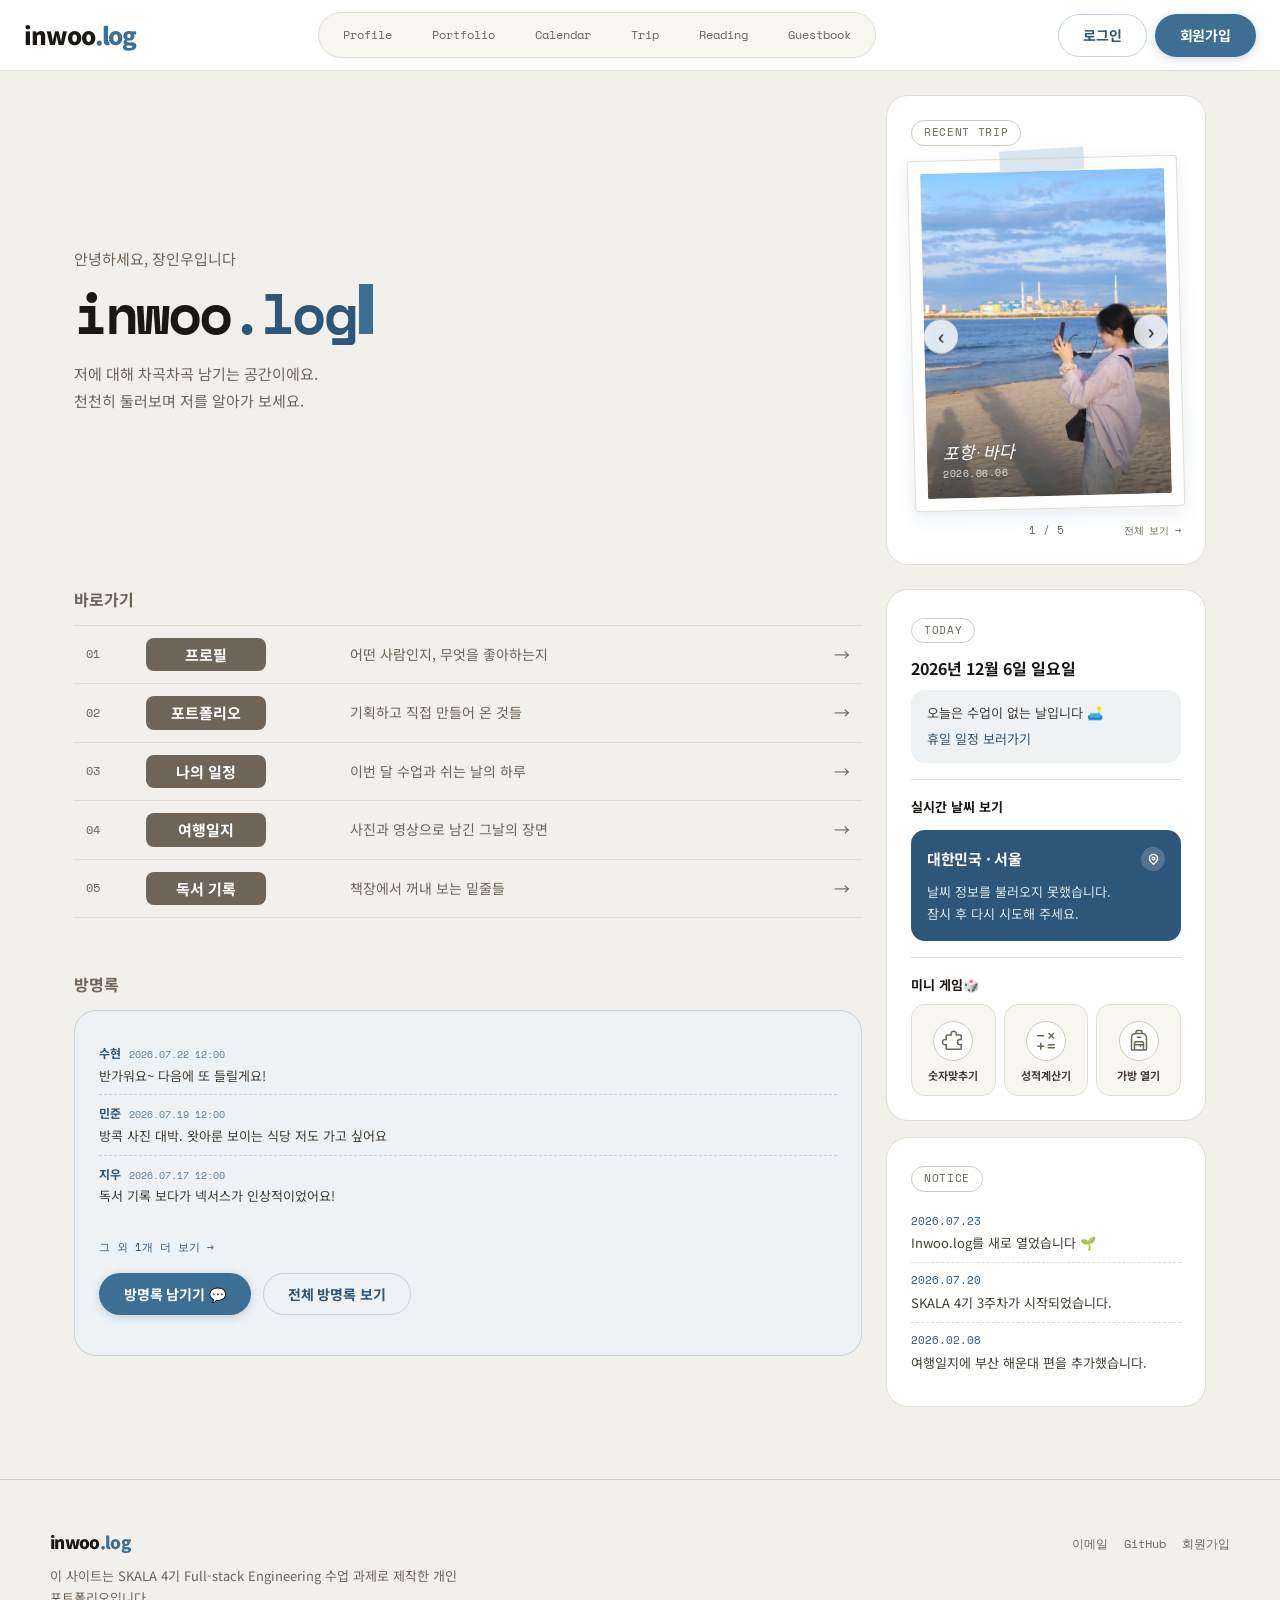
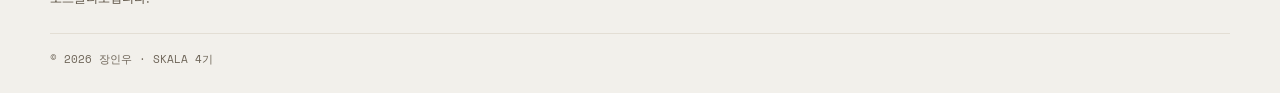
==== commit 3ceb76ef: "Inwoo.log 사이트 개선 — 강의 시간표 데이터화·포트폴리오·여행/커서 효과·반응형 - 강의 시간표: scheduleData.js로 학기 전체 데이터화(캘린더·주간 표 자동 " ====
--- a/html/index.html
+++ b/html/index.html
@@ -60,7 +60,7 @@
       <article class="bento__cell bento__cell--slider">
         <p class="chip">Recent trip</p>
 
-        <div class="slider" id="tripSlider">
+        <div class="slider" id="tripSlider" data-finger-zone>
           <div class="slider__stage">
             <ul class="slider__track" id="sliderTrack">
               <li class="slider__item is-current">
@@ -555,9 +555,8 @@
       </div>
       <ul class="site-footer__links">
         <li><a href="mailto:roseprincess0331@gmail.com">이메일</a></li>
-        <li><a href="https://github.com" target="_blank" rel="noopener">GitHub</a></li>
-        <li><a href="signUp.html">회원가입</a></li>
-        <li><a href="guestbook.html">방명록</a></li>
+        <li><a href="https://github.com/inwoo-jang" target="_blank" rel="noopener">GitHub</a></li>
+        <li class="footer-signup"><a href="signUp.html">회원가입</a></li>
       </ul>
     </div>
     <p class="site-footer__copy">© 2026 장인우 · SKALA 4기</p>
@@ -571,7 +570,9 @@
   <script src="../script/upDown.js"></script>
   <script src="../script/grade.js"></script>
   <script src="../script/bag.js"></script>
+  <script src="../script/scheduleData.js"></script>
   <script src="../script/calendar.js"></script>
   <script type="module" src="../script/realtimeInfo.js"></script>
+  <script src="../script/fingerCursor.js"></script>
 </body>
 </html>
--- a/css/style.css
+++ b/css/style.css
@@ -345,7 +345,7 @@
 
 .nav-list {
   display: flex;
-  flex-wrap: wrap;
+  flex-wrap: nowrap;   /* 두 줄로 넘어가지 않게 항상 한 줄 유지 */
   gap: var(--sp-2);
   list-style: none;
   margin: 0;
@@ -361,7 +361,7 @@
 
 .nav-list a {
   display: block;
-  padding: var(--sp-2) var(--sp-5);
+  padding: var(--sp-2) var(--sp-4);
   border-radius: var(--r-full);
   font-family: var(--font-mono);
   font-size: 0.75rem;
@@ -385,6 +385,11 @@
   display: flex;
   align-items: center;
   gap: var(--sp-2);
+}
+
+/* 로그인·회원가입 — 글자 수가 달라도 같은 너비로 나란히 */
+.topbar__auth .btn {
+  min-width: 5.5rem;
 }
 
 /* 모바일 햄버거 버튼 — 넓은 화면에서는 숨긴다 */
@@ -426,54 +431,57 @@
   font-family: inherit;
   font-size: 0.875rem;
   font-weight: 700;
+  letter-spacing: -0.01em;
   line-height: 1.2;
   cursor: pointer;
   background: none;
-  transition: transform var(--t-jelly), box-shadow var(--t-base),
+  transition: transform .16s ease, box-shadow .22s ease,
               background-color var(--t-fast), color var(--t-fast),
               border-color var(--t-fast);
 }
 
 .btn:hover {
   text-decoration: none;
-  transform: translateY(-2px) scale(1.03);
-}
-
-/* 젤리 — 누르면 눌렸다가 통통 튄다 */
+  transform: translateY(-1px);
+}
+
 .btn:active {
-  transform: translateY(0) scale(.93);
-  transition: transform .08s ease;
+  transform: translateY(0) scale(.96);
+  transition: transform .09s ease;
 }
 
 .btn--primary {
   background-color: var(--sky-500);
   color: var(--surface);
-  box-shadow: 0 2px 0 var(--sky-600), 0 6px 18px var(--glow-sky-soft);
-}
-
-/* 네온 — 호버 시 하늘색 잔광이 번진다 */
+  box-shadow: 0 2px 8px rgba(61, 110, 147, .28);
+}
+
+/* 호버 — 색이 또렷해지고 하늘색 그림자가 살짝 커진다 */
 .btn--primary:hover {
-  background-color: var(--sky-400);
-  box-shadow: 0 2px 0 var(--sky-600),
-              0 0 0 4px var(--glow-sky-soft),
-              0 8px 28px var(--glow-sky);
-  animation: jelly .5s var(--t-jelly);
+  background-color: var(--sky-600);
+  box-shadow: 0 6px 18px rgba(61, 110, 147, .34);
 }
 
 .btn--primary:active {
-  box-shadow: 0 0 0 var(--sky-600), 0 2px 10px var(--glow-sky-soft);
+  background-color: var(--sky-600);
+  box-shadow: 0 1px 4px rgba(61, 110, 147, .3);
 }
 
 .btn--ghost {
-  background-color: var(--surface);
+  background-color: transparent;
   color: var(--sky-600);
-  border-color: var(--line-2);
-}
-
+  border: 1.5px solid var(--sky-200);
+}
+
+/* 호버 — 옅은 하늘 배경이 채워지고 테두리가 또렷해진다 */
 .btn--ghost:hover {
   background-color: var(--sky-50);
-  border-color: var(--sky-300);
-  box-shadow: 0 0 0 4px var(--glow-sky-soft);
+  border-color: var(--sky-400);
+  color: var(--sky-700);
+}
+
+.btn--ghost:active {
+  background-color: var(--sky-100);
 }
 
 .btn--mini {
@@ -513,12 +521,49 @@
   gap: var(--sp-3);
 }
 
-@keyframes jelly {
-  0%   { transform: translateY(-2px) scale(1.03, 1.03); }
-  30%  { transform: translateY(-2px) scale(1.10, 0.92); }
-  55%  { transform: translateY(-2px) scale(0.96, 1.06); }
-  75%  { transform: translateY(-2px) scale(1.04, 0.98); }
-  100% { transform: translateY(-2px) scale(1.03, 1.03); }
+/* 나란한 두 버튼을 같은 너비로 */
+.btn-row--equal .btn {
+  flex: 1 1 0;
+}
+
+/* 간단한 바로가기 — 텍스트 + 화살표만, 얇은 구분선 */
+.quick-links {
+  list-style: none;
+  margin: 0;
+  padding: 0;
+  border-top: 1px solid var(--line);
+}
+
+.quick-links li {
+  border-bottom: 1px solid var(--line);
+}
+
+.quick-links a {
+  display: flex;
+  align-items: center;
+  justify-content: space-between;
+  gap: var(--sp-3);
+  padding: var(--sp-3) var(--sp-2);
+  color: var(--ink);
+  font-weight: 700;
+  font-size: 0.9375rem;
+  transition: padding-left var(--t-base), color var(--t-fast);
+}
+
+.quick-links a:hover {
+  padding-left: var(--sp-4);
+  color: var(--sky-600);
+  text-decoration: none;
+}
+
+.quick-links__arrow {
+  color: var(--text-dim);
+  transition: transform var(--t-base), color var(--t-fast);
+}
+
+.quick-links a:hover .quick-links__arrow {
+  transform: translateX(4px);
+  color: var(--sky-600);
 }
 
 /* ---------- 10. 벤토 히어로 ---------- */
@@ -2366,13 +2411,232 @@
   gap: var(--sp-5);
 }
 
+/* 좋아하는 것들(색·운동 / 음악) — 좁은 왼쪽 + 넓은 오른쪽 2열.
+   음악 앨범이 남는 가로 공간으로 펼쳐지도록 오른쪽을 넓게 준다 */
+.taste-grid--fav {
+  grid-template-columns: minmax(0, 240px) minmax(0, 1fr);
+  align-items: start;
+}
+
+/* 좋아하는 음악 — 커버플로우: 가운데 크게 + 양옆 비스듬히(3D), 좌우 슬라이딩 */
+.coverflow {
+  position: relative;
+  margin-top: var(--sp-2);
+  padding: var(--sp-3) var(--sp-5) 0;
+  perspective: 1000px;
+  overflow: hidden;   /* 옆으로 물러난 카드가 화면 밖으로 넘쳐 가로 스크롤 나는 걸 막는다 */
+  outline: none;
+  /* 옆 카드가 가운데에서 얼마나 벌어질지 — 좁아지면 값을 줄여 뒤로 파고들게 한다 */
+  --cf-shift: 78%;
+}
+
+/* 폭이 좁아질수록 옆 카드를 가운데 뒤로 더 밀어넣어(가려지는 면적 ↑) 잘리지 않게 한다 */
+@media (max-width: 1024px) {
+  .coverflow { --cf-shift: 58%; }
+}
+
+/* 태블릿 미만 — 색·운동 / 음악을 세로로 쌓아 음악이 넉넉한 폭을 갖게 한다 */
+@media (max-width: 767px) {
+  .taste-grid--fav { grid-template-columns: 1fr; }
+  .coverflow { --cf-shift: 50%; }
+}
+
+@media (max-width: 560px) {
+  .coverflow { --cf-shift: 40%; }
+}
+
+@media (max-width: 420px) {
+  .coverflow { --cf-shift: 30%; }
+}
+
+.coverflow__track {
+  position: relative;
+  height: 264px;   /* 그랩바 + 커버 + 곡 정보 카드 */
+  margin: 0 auto;
+  padding: 0;
+  list-style: none;
+  transform-style: preserve-3d;
+}
+
+/* 플레이어 카드 — 앨범색 그라데이션 + 미세 노이즈 질감 + 그림자로 입체감.
+   투명도 대신 불투명 배경이라 배경 위에서도 또렷하다 */
+.coverflow__item {
+  position: absolute;
+  top: 0;
+  left: 50%;
+  width: 172px;
+  margin-left: -86px;
+  padding: var(--sp-3);
+  border-radius: var(--r-lg);
+  --c1: #8A8072;   /* 위(밝은 쪽) — nth-child로 앨범색 지정 */
+  --c2: #5B5349;   /* 아래(어두운 쪽) */
+  background-color: var(--c2);
+  background-image:
+    url("data:image/svg+xml,%3Csvg xmlns='http://www.w3.org/2000/svg' width='140' height='140'%3E%3Cfilter id='n'%3E%3CfeTurbulence type='fractalNoise' baseFrequency='0.85' numOctaves='2' stitchTiles='stitch'/%3E%3C/filter%3E%3Crect width='100%25' height='100%25' filter='url(%23n)' opacity='0.45'/%3E%3C/svg%3E"),
+    linear-gradient(158deg, var(--c1), var(--c2));
+  background-size: 140px 140px, cover;
+  background-repeat: repeat, no-repeat;
+  background-blend-mode: soft-light, normal;
+  box-shadow: 0 18px 38px rgba(20, 24, 28, 0.28),
+              inset 0 1px 0 rgba(255, 255, 255, 0.14);
+  cursor: pointer;
+  transition: transform .55s cubic-bezier(.25, .8, .3, 1), opacity .55s ease;
+}
+
+/* 상단 그랩바 — 플레이어 시트 느낌 */
+.coverflow__item::before {
+  content: "";
+  display: block;
+  width: 40px;
+  height: 4px;
+  margin: 0 auto var(--sp-3);
+  border-radius: var(--r-full);
+  background-color: rgba(255, 255, 255, 0.5);
+}
+
+/* 앨범 커버에서 딴 색 — 위(밝은)/아래(어두운) 2톤 그라데이션 */
+.coverflow__item:nth-child(1) { --c1: #8A8072; --c2: #5B5349; }  /* 허회경 — 웜그레이 */
+.coverflow__item:nth-child(2) { --c1: #7C9471; --c2: #4C6147; }  /* 알레프 — 그린 */
+.coverflow__item:nth-child(3) { --c1: #8286D6; --c2: #4A4E9E; }  /* 봉훈 — 인디고 */
+.coverflow__item:nth-child(4) { --c1: #6E7C8A; --c2: #414B57; }  /* dori — 슬레이트 */
+.coverflow__item:nth-child(5) { --c1: #9A8C80; --c2: #66594E; }  /* 죠지 — 타우프 */
+.coverflow__item:nth-child(6) { --c1: #7C8794; --c2: #48505E; }  /* 이창섭 — 블루그레이 */
+.coverflow__item:nth-child(7) { --c1: #566178; --c2: #2F374C; }  /* 도규 — 딥네이비 */
+.coverflow__item:nth-child(8) { --c1: #6FA2B8; --c2: #3E6E82; }  /* 그리즐리 — 스카이틸 */
+
+.coverflow__item img {
+  width: 100%;
+  aspect-ratio: 1;
+  object-fit: cover;
+  border-radius: var(--r-md);
+  box-shadow: 0 10px 22px rgba(20, 24, 28, 0.3);
+}
+
+.coverflow__meta {
+  margin-top: var(--sp-3);
+  padding: 0 var(--sp-1);
+  text-align: left;
+  transition: opacity .4s ease;
+}
+
+.coverflow__song {
+  margin: 0;
+  font-size: 0.8125rem;
+  font-weight: 700;
+  color: #FFFFFF;
+  /* 제목이 길면 뒷부분을 …으로 생략 (한 줄) */
+  white-space: nowrap;
+  overflow: hidden;
+  text-overflow: ellipsis;
+}
+
+/* 앨범을 누르면 해당 곡 유튜브로 (가운데 카드) */
+.coverflow__link {
+  display: block;
+  color: inherit;
+  text-decoration: none;
+}
+
+.coverflow__link:hover {
+  text-decoration: none;
+}
+
+.coverflow__artist {
+  margin: 3px 0 0;
+  font-size: 0.6875rem;
+  color: rgba(255, 255, 255, 0.82);
+  white-space: nowrap;
+  overflow: hidden;
+  text-overflow: ellipsis;
+}
+
+/* 위치별 3D 배치 — JS가 클래스를 갈아끼우면 부드럽게 슬라이딩된다 */
+.coverflow__item.is-center {
+  transform: translateX(0) rotateY(0deg) scale(1);
+  opacity: 1;
+  z-index: 3;
+  cursor: pointer;   /* 클릭하면 유튜브로 */
+}
+
+.coverflow__item.is-left {
+  transform: translateX(calc(-1 * var(--cf-shift))) rotateY(38deg) scale(.8);
+  opacity: .58;
+  z-index: 2;
+}
+
+.coverflow__item.is-right {
+  transform: translateX(var(--cf-shift)) rotateY(-38deg) scale(.8);
+  opacity: .58;
+  z-index: 2;
+}
+
+.coverflow__item.is-hidden {
+  transform: translateX(0) scale(.55);
+  opacity: 0;
+  z-index: 1;
+  pointer-events: none;
+}
+
+/* 가운데 카드만 곡 정보를 보여준다 */
+.coverflow__item:not(.is-center) .coverflow__meta {
+  opacity: 0;
+}
+
+/* 화살표는 커버 세로 중앙(≈108px), 가운데 카드 바로 옆으로 붙인다 */
+.coverflow .slider__nav {
+  top: 108px;
+  z-index: 5;
+}
+
+.coverflow .slider__nav--prev {
+  left: calc(50% - 124px);
+  right: auto;
+}
+
+.coverflow .slider__nav--next {
+  left: auto;
+  right: calc(50% - 124px);
+}
+
+.coverflow__count {
+  margin: var(--sp-4) 0 0;
+  text-align: center;
+  font-family: var(--font-mono);
+  font-size: 0.6875rem;
+  color: var(--text-dim);
+}
+
+/* 첫 hover 때 한 번만 뜨는 코치마크 */
+.coverflow__hint {
+  position: absolute;
+  top: 2.4rem;
+  left: 50%;
+  z-index: 6;
+  padding: var(--sp-1) var(--sp-3);
+  border-radius: var(--r-full);
+  background-color: var(--ink);
+  color: var(--surface);
+  font-size: 0.6875rem;
+  white-space: nowrap;
+  box-shadow: var(--sh-md);
+  opacity: 0;
+  pointer-events: none;
+  transform: translate(-50%, 6px);
+  transition: opacity .3s ease, transform .3s ease;
+}
+
+.coverflow__hint.is-show {
+  opacity: 1;
+  transform: translate(-50%, 0);
+}
+
 /* 좋아하는 색 칩 */
 .color-chips {
   display: flex;
   gap: var(--sp-5);
   list-style: none;
   /* 아래 "좋아하는 운동" 소제목과 한 호흡 띄운다 */
-  margin: 0 0 var(--sp-6);
+  margin: 0 0 calc(var(--sp-6) + var(--sp-2));
   padding: 0;
 }
 
@@ -2937,6 +3201,67 @@
   letter-spacing: -0.02em;
 }
 
+/* 강의 시간표 하단 — 돌아가기 오른쪽 정렬 */
+.class-foot {
+  text-align: right;
+}
+
+/* 강의 일정 — 주차별 표 블록 사이 간격 */
+.week-block {
+  margin-bottom: var(--sp-5);
+  scroll-margin-top: var(--sp-5);
+}
+
+/* 주간 보기 — 표 양옆에 이전/다음 주 화살표 자리 */
+.week-single {
+  position: relative;
+  padding-inline: 3rem;
+}
+
+.week-jump {
+  position: absolute;
+  top: 50%;
+  transform: translateY(-50%);
+  z-index: 3;
+  display: grid;
+  place-items: center;
+  width: 40px;
+  height: 40px;
+  border: none;
+  border-radius: var(--r-full);
+  background-color: var(--surface);
+  box-shadow: var(--sh-sm);
+  color: var(--ink);
+  font-size: 1.5rem;
+  line-height: 1;
+  cursor: pointer;
+  transition: background-color var(--t-fast), color var(--t-fast),
+              opacity var(--t-fast), transform .16s ease;
+}
+
+.week-jump--prev { left: 0; }
+.week-jump--next { right: 0; }
+
+.week-jump:hover {
+  background-color: var(--sky-50);
+  color: var(--sky-600);
+  transform: translateY(-50%) scale(1.1);
+}
+
+.week-jump:active {
+  transform: translateY(-50%) scale(.92);
+}
+
+.week-jump:disabled {
+  opacity: .3;
+  cursor: not-allowed;
+}
+
+@media (max-width: 560px) {
+  .week-single { padding-inline: 2.25rem; }
+  .week-jump { width: 34px; height: 34px; font-size: 1.25rem; }
+}
+
 .cal-side__desc {
   margin: 0 0 var(--sp-4);
   font-size: 0.8125rem;
@@ -3027,9 +3352,43 @@
 }
 
 .schedule {
+  width: 100%;
+  min-width: 36rem;      /* 좁아지면 찌그러지지 말고 가로 스크롤 (시간 열은 고정) */
+  table-layout: fixed;   /* 월~금 칸 균등 (내용과 무관하게 같은 너비) */
+  /* collapse면 sticky 셀의 배경·경계선이 함께 안 움직여 색이 새고 선이 사라진다 */
+  border-collapse: separate;
+  border-spacing: 0;
   background: none;
   border-radius: 0;
   overflow: visible;
+}
+
+/* 시간 열(첫 열) — 좁게 고정 + 가로 스크롤 시 왼쪽에 붙박이(불투명 배경·실선) */
+.schedule thead th:first-child {
+  width: 6.5rem;
+  position: sticky;
+  left: 0;
+  z-index: 6;
+  background-color: var(--surface);
+  /* 좌우를 빈 서페이스로 마스킹해 누수 차단 + 오른쪽에 구분 실선 */
+  box-shadow: -8px 0 0 var(--surface), 5px 0 0 var(--surface), 6px 0 0 var(--line-2);
+}
+
+.schedule td,
+.schedule tbody th {
+  overflow-wrap: break-word;
+}
+
+/* 셀 높이 고정 — 내용 길이와 무관하게 표 크기가 일정하게 */
+.schedule thead th {
+  height: 3rem;
+}
+
+.schedule tbody th,
+.schedule tbody td {
+  height: 4.75rem;
+  vertical-align: middle;
+  overflow: hidden;
 }
 
 /* 머리행 — 잉크 라인 아래 모노 타이포 */
@@ -3043,6 +3402,11 @@
   border-bottom: 2px solid var(--ink);
 }
 
+/* 요일 사이 점선 (첫 행) — 시간|월 경계는 실선이므로 화요일부터 */
+.schedule thead th:nth-child(n + 3) {
+  border-left: 1px dashed var(--line-2);
+}
+
 .schedule thead th small {
   color: var(--text-dim);
 }
@@ -3058,9 +3422,14 @@
   color: var(--sky-400);
 }
 
-/* 시간 열 */
+/* 시간 열 — 가로 스크롤 시 왼쪽에 붙박이(불투명 배경 + 오른쪽 실선) */
 .schedule tbody th {
-  background: none;
+  position: sticky;
+  left: 0;
+  z-index: 5;
+  background-color: var(--surface);
+  /* 좌우를 빈 서페이스로 마스킹해 누수 차단 + 오른쪽에 구분 실선 */
+  box-shadow: -8px 0 0 var(--surface), 5px 0 0 var(--surface), 6px 0 0 var(--line-2);
   border-bottom: 1px dashed var(--line-2);
   text-align: right;
   padding-right: var(--sp-4);
@@ -3071,6 +3440,11 @@
   border-left: 1px dashed var(--line-2);
   border-bottom: 1px dashed var(--line-2);
   padding: var(--sp-4) var(--sp-3);
+}
+
+/* 시간|월 경계는 시간 열의 실선으로 대신하므로 첫 요일 칸 왼쪽 점선 제거 */
+.schedule tbody td:first-of-type {
+  border-left: 0;
 }
 
 .schedule tbody tr:last-child th,
@@ -3093,6 +3467,7 @@
 .cell--peach    { background-color: var(--peach-bg); }
 .cell--lavender { background-color: var(--lavender-bg); }
 .cell--pink     { background-color: var(--pink-bg); }
+.cell--mint     { background-color: var(--mint-bg); }
 
 td.lunch {
   background-color: var(--surface-2);
@@ -3109,15 +3484,74 @@
 .day-block {
   background-color: var(--surface);
   border: 1px solid var(--line);
-  border-left: 5px solid var(--peach-ink);
-  border-radius: var(--r-md);
+  border-left: 4px solid var(--ink);
+  border-radius: var(--r-lg);
   padding: var(--sp-5);
-  margin-bottom: var(--sp-4);
-}
-
-.day-block h2 {
-  margin: 0 0 var(--sp-3);
-}
+  margin-bottom: var(--sp-5);
+  box-shadow: var(--sh-sm);
+}
+
+/* 시간대 머리 — 파스텔 칩 + 제목, 아래 구분선 */
+.day-block__head {
+  display: flex;
+  align-items: center;
+  gap: var(--sp-3);
+  margin: 0 0 var(--sp-4);
+  padding-bottom: var(--sp-3);
+  border-bottom: 1px solid var(--line);
+}
+
+.day-block__head h2 {
+  margin: 0;
+  font-size: 1.1875rem;
+}
+
+.day-block__chip {
+  flex: none;
+  font-family: var(--font-mono);
+  font-size: 0.625rem;
+  font-weight: 700;
+  letter-spacing: .14em;
+  text-transform: uppercase;
+  padding: var(--sp-1) var(--sp-3);
+  border-radius: var(--r-full);
+  background-color: var(--ink);
+  color: var(--surface);
+}
+
+/* 하루 일과 타임라인 — 모노 시간 + 내용, 항목 사이 점선 */
+.day-plan {
+  list-style: none;
+  margin: 0;
+  padding: 0;
+}
+
+.day-plan li {
+  display: grid;
+  grid-template-columns: 3.5rem 1fr;
+  gap: var(--sp-4);
+  align-items: baseline;
+  padding: var(--sp-3) 0;
+}
+
+.day-plan li + li {
+  border-top: 1px dashed var(--line-2);
+}
+
+.day-plan__time {
+  font-family: var(--font-mono);
+  font-size: 0.8125rem;
+  font-weight: 700;
+  color: var(--sky-600);
+}
+
+.day-plan__text {
+  font-size: 0.9375rem;
+  line-height: 1.6;
+  color: var(--text);
+}
+
+/* 시간대 구분은 블랙으로 통일 (칩·좌측 라인 모두 잉크색) */
 
 /* ---------- 23. 책장 ---------- */
 .shelf-hint {
@@ -3355,25 +3789,35 @@
   list-style: none;
   margin: 0;
   padding: 0;
-}
-
+  display: flex;
+  flex-direction: column;
+  gap: var(--sp-3);
+}
+
+/* 밑줄 그은 문장 — 배경 톤에 맞춘 종이 카드 + 명조체 + 큰 여는 따옴표 */
 .book-quotes li {
-  margin-bottom: var(--sp-2);
-  padding: var(--sp-1) 0 var(--sp-1) var(--sp-4);
-  border-left: 2px solid var(--lavender-ink);
-  font-family: var(--font-serif);
-  font-style: italic;
-  font-size: 1.0625rem;
-  line-height: 1.6;
+  position: relative;
+  margin: 0;
+  padding: var(--sp-2) var(--sp-4) var(--sp-2) var(--sp-6);
+  border-radius: var(--r-sm);
+  background-color: var(--bg);
+  box-shadow: inset 0 0 0 1px rgba(120, 105, 85, .10);
+  font-family: "Nanum Myeongjo", var(--font-serif), serif;
+  font-size: 0.9375rem;
+  line-height: 1.7;
   color: var(--ink);
 }
 
 .book-quotes li::before {
-  content: "“";
-}
-
-.book-quotes li::after {
-  content: "”";
+  content: "\201C";
+  position: absolute;
+  left: 0.5rem;
+  top: 0.25rem;
+  font-family: "Nanum Myeongjo", serif;
+  font-size: 1.5rem;
+  line-height: 1;
+  color: var(--shelf-edge);
+  opacity: .5;
 }
 
 /* ---------- 24. 여행 사진 피드 ---------- */
@@ -3632,9 +4076,9 @@
   position: relative;
   display: flex;
   flex-direction: column;
-  /* 세로로 긴 연습장 비율 */
-  min-height: 860px;
-  padding: var(--sp-5) var(--sp-5) var(--sp-5) var(--sp-8);
+  /* 페이지마다 높이가 달라지지 않도록 고정 — 넘치면 페이지 안에서 스크롤 */
+  height: min(860px, 82vh);
+  padding: var(--sp-4) var(--sp-3) var(--sp-4) var(--sp-7);
   background-color: var(--surface);
   border: 1px solid var(--line);
   border-radius: var(--r-md) var(--r-lg) var(--r-lg) var(--r-md);
@@ -3667,10 +4111,13 @@
 .note__shot {
   margin: var(--sp-4) 0;
   transform: rotate(-0.4deg);
+  text-align: center;
 }
 
 .note__shot img {
-  width: 100%;
+  width: auto;
+  max-width: 100%;
+  max-height: 220px;   /* 연습장 안에 들어오도록 크기 축소 */
   height: auto;
   border: 1px solid var(--line);
   border-radius: var(--r-sm);
@@ -3754,24 +4201,50 @@
 .note__body {
   position: relative;
   flex: 1 1 auto;
+  min-height: 0;        /* flex 안에서 body가 정해진 높이를 갖도록 */
+  overflow: hidden;
   perspective: 1600px;
-  perspective-origin: -49px center;
+  perspective-origin: 0 center;
 }
 
 .note__page {
+  /* 페이지는 body를 가득 채우고, 내용이 넘치면 안에서 스크롤 */
+  position: absolute;
+  inset: 0;
+  overflow-y: auto;
+  padding-right: 2px;   /* 스크롤바를 오른쪽 끝에 가깝게 */
   /* 넘김 기준선 = 스프링 중심 (종이 바깥 왼쪽) */
-  transform-origin: -49px center;
+  transform-origin: 0 center;
   transform-style: preserve-3d;
   backface-visibility: hidden;
-}
-
-/* 종이 절반 클릭으로 넘기기 — 방향을 가리키는 손가락 커서 */
-.note__body.zone-next {
-  cursor: url("data:image/svg+xml,%3Csvg xmlns='http://www.w3.org/2000/svg' width='36' height='36'%3E%3Ctext y='28' font-size='27'%3E%F0%9F%91%89%3C/text%3E%3C/svg%3E") 18 18, e-resize;
-}
-
-.note__body.zone-prev {
-  cursor: url("data:image/svg+xml,%3Csvg xmlns='http://www.w3.org/2000/svg' width='36' height='36'%3E%3Ctext y='28' font-size='27'%3E%F0%9F%91%88%3C/text%3E%3C/svg%3E") 18 18, w-resize;
+  /* 무드에 맞는 얇은 스크롤바 */
+  scrollbar-width: thin;
+  scrollbar-color: var(--line-2) transparent;
+}
+
+.note__page::-webkit-scrollbar {
+  width: 8px;
+}
+
+.note__page::-webkit-scrollbar-thumb {
+  background-color: var(--line-2);
+  border-radius: var(--r-full);
+  border: 2px solid transparent;
+  background-clip: content-box;
+}
+
+.note__page::-webkit-scrollbar-track {
+  background: transparent;
+}
+
+/* 종이 절반 클릭으로 넘기기 — 방향을 가리키는 손가락 커서.
+   이모지를 SVG 안에서 흰색 실루엣으로 마스킹(feComposite)하고 그림자로 가시성 확보 */
+.note.zone-next {
+  cursor: url("data:image/svg+xml,%3Csvg xmlns='http://www.w3.org/2000/svg' width='40' height='40'%3E%3Cfilter id='w' x='-40%25' y='-40%25' width='180%25' height='180%25'%3E%3CfeFlood flood-color='white' result='f'/%3E%3CfeComposite in='f' in2='SourceGraphic' operator='in' result='s'/%3E%3CfeDropShadow in='s' dx='0' dy='1' stdDeviation='1.2' flood-color='black' flood-opacity='0.5'/%3E%3C/filter%3E%3Ctext x='4' y='31' font-size='30' filter='url(%23w)'%3E%F0%9F%91%89%3C/text%3E%3C/svg%3E") 20 20, e-resize;
+}
+
+.note.zone-prev {
+  cursor: url("data:image/svg+xml,%3Csvg xmlns='http://www.w3.org/2000/svg' width='40' height='40'%3E%3Cfilter id='w' x='-40%25' y='-40%25' width='180%25' height='180%25'%3E%3CfeFlood flood-color='white' result='f'/%3E%3CfeComposite in='f' in2='SourceGraphic' operator='in' result='s'/%3E%3CfeDropShadow in='s' dx='0' dy='1' stdDeviation='1.2' flood-color='black' flood-opacity='0.5'/%3E%3C/filter%3E%3Ctext x='4' y='31' font-size='30' filter='url(%23w)'%3E%F0%9F%91%88%3C/text%3E%3C/svg%3E") 20 20, w-resize;
 }
 
 /* 넘어가는 종이는 아래 장 위에 겹쳐 놓는다 */
@@ -3915,17 +4388,56 @@
 }
 
 .note__controls {
-  display: flex;
+  display: grid;
+  grid-template-columns: auto 1fr auto;   /* ‹ · 가운데 · › */
   align-items: center;
-  justify-content: space-between;
   gap: var(--sp-3);
   margin-top: var(--sp-5);
   padding-top: var(--sp-4);
   border-top: 1px solid var(--line);
 }
 
+/* ‹ › 넘기기 버튼 — 평소엔 옅게, 호버 시 또렷하게 */
+.note__nav {
+  display: grid;
+  place-items: center;
+  width: 36px;
+  height: 36px;
+  border: 1px solid var(--line);
+  border-radius: var(--r-full);
+  background-color: transparent;
+  color: var(--text-dim);
+  opacity: .5;
+  font-size: 1.25rem;
+  line-height: 1;
+  cursor: pointer;
+  transition: background-color var(--t-fast), border-color var(--t-fast),
+              color var(--t-fast), opacity var(--t-fast), transform .16s ease;
+}
+
+.note__nav:hover {
+  opacity: 1;
+  background-color: var(--sky-50);
+  border-color: var(--sky-300);
+  color: var(--sky-600);
+  transform: translateY(-1px);
+}
+
+.note__nav:active {
+  transform: translateY(0) scale(.94);
+}
+
+.note__nav:disabled {
+  opacity: .25;
+  cursor: not-allowed;
+  pointer-events: none;
+}
+
 /* 목록으로 — 버튼 티 없이 작은 글자만 */
 .note__back {
+  display: block;
+  width: fit-content;
+  margin: var(--sp-4) auto 0;   /* 연습장 아래 가운데 */
   padding: 0;
   border: none;
   background: none;
@@ -3945,6 +4457,7 @@
 
 .note__count {
   margin: 0;
+  text-align: center;
   font-family: var(--font-mono);
   font-size: 0.75rem;
   color: var(--text-dim);
@@ -4085,11 +4598,47 @@
   overflow: hidden;
 }
 
+/* 사진 + 양옆 화살표를 담는 틀 */
+.viewer__frame {
+  position: relative;
+}
+
 .viewer__figure img {
   width: 100%;
   max-height: 68vh;
   object-fit: contain;
   background-color: var(--surface-2);
+  cursor: pointer;   /* 좌우 절반 클릭으로 넘기기 */
+}
+
+/* 사진 양옆 화살표 — 테두리 없이 사진 위에 */
+.viewer__side {
+  position: absolute;
+  top: 50%;
+  transform: translateY(-50%);
+  z-index: 2;
+  border: none;
+  background: none;
+  padding: var(--sp-2) var(--sp-3);
+  color: #fff;
+  font-size: 2.75rem;
+  line-height: 1;
+  cursor: pointer;
+  opacity: .8;
+  text-shadow: 0 1px 8px rgba(0, 0, 0, .55);
+  transition: opacity var(--t-fast), transform .16s ease;
+}
+
+.viewer__side--prev { left: var(--sp-2); }
+.viewer__side--next { right: var(--sp-2); }
+
+.viewer__side:hover {
+  opacity: 1;
+  transform: translateY(-50%) scale(1.18);
+}
+
+.viewer__side:active {
+  transform: translateY(-50%) scale(.92);
 }
 
 .viewer__cap {
@@ -4390,24 +4939,93 @@
 }
 
 /* ---------- 25. 폼 ---------- */
+/* 로그인·회원가입 전용 타이틀 — 다른 메뉴 페이지의 좌측 정렬 에디토리얼 제목과 달리,
+   이모지를 은은히 빛나는 원형 배지로 올리고 아래에 세리프 워드마크를 중앙 정렬한다 */
+.auth-head {
+  text-align: center;
+  margin-bottom: var(--sp-6);
+}
+
+.auth-title {
+  font-size: clamp(1.75rem, 4vw, 2.375rem);
+  font-weight: 800;
+  letter-spacing: -0.03em;
+  line-height: 1.15;
+  margin-bottom: var(--sp-3);
+}
+
+.auth-title__icon {
+  display: flex;
+  align-items: center;
+  justify-content: center;
+  width: 3.25rem;
+  height: 3.25rem;
+  margin: 0 auto var(--sp-4);
+  font-size: 1.5rem;
+  background-image: radial-gradient(circle at 32% 26%, var(--surface), var(--sky-50));
+  border: 1px solid var(--sky-100);
+  border-radius: var(--r-full);
+  box-shadow: 0 8px 22px var(--glow-sky-soft),
+              inset 0 1px 0 rgba(255, 255, 255, .8);
+}
+
+/* 강조 단어(로그인/회원가입) — 기울임 없이 같은 볼드 산세리프에
+   하늘색만 입혀 깔끔하게. 밑줄·세리프 이탤릭 제거로 지저분함을 없앤다 */
+.auth-title em {
+  font-family: inherit;
+  font-style: normal;
+  font-weight: 800;
+  color: var(--sky-500);
+  background: none;
+  padding: 0;
+}
+
+.auth-head .page-desc {
+  max-width: 36ch;
+  margin: 0 auto;
+}
+
+/* 큰 섹션(계정 정보·개인 프로필 정보·가입동기) — 테두리 상자 없이
+   블랙박스 타이틀 + 필드만. 소그룹(성별·관심분야)만 박스로 남는다 */
 .auth-form fieldset {
+  border: 0;
+  padding: 0;
+  margin: 0;
+}
+
+/* 섹션마다 테두리 박스(카드) — 블랙박스 타이틀이 상단 테두리에 얹힌다.
+   성별·관심분야는 이 박스 안에 다시 작은 박스로 들어간다 */
+.auth-form > fieldset {
   border: 1px solid var(--line);
   border-radius: var(--r-lg);
-  padding: var(--sp-5);
-  margin: 0 0 var(--sp-5);
-}
-
+  padding: var(--sp-4) var(--sp-5) var(--sp-5);
+}
+
+.auth-form > fieldset + fieldset {
+  margin-top: var(--sp-5);
+}
+
+/* 섹션 타이틀(블랙박스) — 둥근 모서리에서 살짝 띄우고 첫 필드와 간격 */
+.auth-form > fieldset > legend {
+  margin-bottom: var(--sp-3);
+  margin-left: var(--sp-2);
+}
+
+/* 블랙박스 — 각진 검정 태그 + 모노 대문자. 터미널 라벨 같은 담백한 느낌 */
 .auth-form legend {
-  padding: var(--sp-1) var(--sp-4);
+  padding: var(--sp-1) var(--sp-3);
   background-color: var(--ink);
   color: var(--surface);
-  border-radius: var(--r-full);
+  border: 0;
+  border-radius: 6px;
   font-family: var(--font-mono);
   font-size: 0.6875rem;
-  letter-spacing: 0.06em;
+  font-weight: 700;
+  letter-spacing: 0.08em;
   text-transform: uppercase;
 }
 
+/* 성별·관심분야 — 테두리 있는 소그룹 박스 유지 */
 .field-group {
   border: 1px solid var(--line) !important;
   border-radius: var(--r-md) !important;
@@ -4586,53 +5204,9 @@
   margin: var(--sp-5) 0 0;
 }
 
-.form-actions .btn--primary {
+/* 로그인·회원가입 폼 버튼 — 두 개를 같은 너비로 나란히 */
+.form-actions .btn {
   flex: 1;
-}
-
-input[type="submit"],
-input[type="reset"] {
-  padding: var(--sp-3) var(--sp-6);
-  font-family: inherit;
-  font-size: 0.875rem;
-  font-weight: 700;
-  border: 1px solid transparent;
-  border-radius: var(--r-full);
-  cursor: pointer;
-  transition: transform var(--t-jelly), box-shadow var(--t-base),
-              background-color var(--t-fast);
-}
-
-input[type="submit"] {
-  flex: 1;
-  background-color: var(--sky-500);
-  color: var(--surface);
-  box-shadow: 0 2px 0 var(--sky-600), 0 6px 18px var(--glow-sky-soft);
-}
-
-input[type="submit"]:hover {
-  background-color: var(--sky-400);
-  transform: translateY(-2px) scale(1.02);
-  box-shadow: 0 2px 0 var(--sky-600),
-              0 0 0 4px var(--glow-sky-soft),
-              0 8px 28px var(--glow-sky);
-}
-
-input[type="submit"]:active,
-input[type="reset"]:active {
-  transform: scale(.93);
-  transition: transform .08s ease;
-}
-
-input[type="reset"] {
-  background-color: var(--surface);
-  color: var(--sky-600);
-  border-color: var(--line-2);
-}
-
-input[type="reset"]:hover {
-  background-color: var(--sky-50);
-  border-color: var(--sky-300);
 }
 
 .auth-link {
@@ -4853,14 +5427,46 @@
 /* ---------- 28. 반응형 ---------- */
 
 /* 태블릿 — 아이패드 세로(768px)부터 2단 유지 */
+/* iPad·모바일 — 로그인 페이지에 회원가입이 있으니 상단은 로그인만 남긴다 */
+@media (max-width: 1024px) {
+  .topbar__auth .btn--primary {
+    display: none;
+  }
+}
+
 @media (min-width: 768px) and (max-width: 1024px) {
   .taste-grid {
     grid-template-columns: repeat(2, 1fr);
   }
 
-  /* 6개 메뉴가 한 줄에 들어가도록 여백을 줄인다 */
+  /* iPad 구간 — 로고·메뉴·인증 버튼이 한 줄에 들어가도록 촘촘히 */
+  .topbar {
+    gap: var(--sp-2);
+    padding: var(--sp-3) var(--sp-4);
+  }
+
+  .topbar__logo {
+    font-size: 1.25rem;
+  }
+
+  .nav-list {
+    gap: 2px;
+    padding: var(--sp-1);
+  }
+
   .nav-list a {
     padding: var(--sp-2) var(--sp-3);
+  }
+
+  .topbar__auth {
+    gap: var(--sp-1);
+  }
+
+  /* 회원가입이 숨겨져 공간이 있으니 로그인은 데스크탑과 비슷한 크기로 */
+  .topbar__auth .btn {
+    min-width: 0;
+    padding: var(--sp-3) var(--sp-4);
+    font-size: 0.875rem;
   }
 
   /* 연습장 두 권을 나란히 두기엔 좁은 구간 */
@@ -4893,6 +5499,7 @@
   .topbar__auth .btn {
     padding: var(--sp-2) var(--sp-3);
     font-size: 0.75rem;
+    min-width: 4.75rem;
   }
 
   /* 햄버거 버튼 — 로고 왼쪽, 로그인 버튼 오른쪽 끝에 배치 */
@@ -4976,9 +5583,10 @@
     aspect-ratio: 4 / 5;
   }
 
-  /* 본문 + 사이드바 세로 배치 */
+  /* 본문 + 사이드바 세로 배치 — 자식이 화면 폭을 꽉 채우게 stretch */
   .layout {
     flex-direction: column;
+    align-items: stretch;
   }
 
   /* 사이드바 껍데기를 풀어 패널들을 본문과 같은 축에 세운다.
@@ -5021,12 +5629,12 @@
 
   .note__body,
   .page-portfolio .note__body {
-    perspective-origin: -31px center;
+    perspective-origin: -16px center;
   }
 
   .note__page,
   .page-portfolio .note__page {
-    transform-origin: -31px center;
+    transform-origin: -16px center;
   }
 
   .note__rings {
@@ -5144,8 +5752,7 @@
     flex-direction: column;
   }
 
-  input[type="submit"],
-  input[type="reset"] {
+  .form-actions .btn {
     width: 100%;
   }
 
@@ -5316,11 +5923,11 @@
 }
 
 .page-portfolio .note__body {
-  perspective-origin: -73px center;
+  perspective-origin: -48px center;
 }
 
 .page-portfolio .note__page {
-  transform-origin: -73px center;
+  transform-origin: -48px center;
 }
 
 .page-portfolio .note__cover-title {
@@ -5528,10 +6135,33 @@
   border-radius: 1px;
   background: var(--paper-white);
   box-shadow: 0 18px 50px rgba(39, 31, 23, .10);
+  /* 어떤 책을 펼쳐도 크기가 일정하게 — 내용이 길면 페이지 안에서 스크롤 */
+  height: min(560px, 66vh);
+  overflow: hidden;
 }
 
 .book-open__page {
   min-width: 0;
+  overflow-y: auto;
+  padding-right: 2px;   /* 스크롤바를 오른쪽 끝에 가깝게 */
+  /* 무드에 맞는 얇은 스크롤바 */
+  scrollbar-width: thin;
+  scrollbar-color: var(--line-2) transparent;
+}
+
+.book-open__page::-webkit-scrollbar {
+  width: 7px;
+}
+
+.book-open__page::-webkit-scrollbar-thumb {
+  background-color: var(--line-2);
+  border-radius: var(--r-full);
+  border: 2px solid transparent;
+  background-clip: content-box;
+}
+
+.book-open__page::-webkit-scrollbar-track {
+  background: transparent;
 }
 
 .book-open__page .book-sub:first-child {
@@ -5920,3 +6550,70 @@
     min-width: 0;
   }
 }
+
+/* ==========================================================
+   31. 커스텀 손가락 커서 + 반짝이
+   (홈 Recent trip · 프로필 앨범 등 [data-finger-zone] 영역 전용)
+   ========================================================== */
+
+/* 마우스를 따라다니는 손가락 */
+.finger-cursor {
+  position: fixed;
+  left: 0;
+  top: 0;
+  z-index: 9999;
+  pointer-events: none;
+  opacity: 0;
+  transition: opacity .15s ease;
+  will-change: transform;
+}
+
+.finger-cursor.is-visible {
+  opacity: 1;
+}
+
+.finger-cursor__emoji {
+  display: block;
+  font-size: 1.5rem;
+  line-height: 1;
+  transform: translate(-50%, -4%);
+  /* 노란 이모지를 흰색 실루엣으로 — brightness(0)로 검게, invert(1)로 희게 */
+  filter: brightness(0) invert(1) drop-shadow(0 1px 2px rgba(20, 24, 28, .45));
+}
+
+/* 클릭 가능한 대상 위에서는 손가락이 통통 튄다 */
+.finger-cursor.is-bouncing .finger-cursor__emoji {
+  animation: finger-bounce .55s ease infinite;
+}
+
+@keyframes finger-bounce {
+  0%, 100% { transform: translate(-50%, -4%)  scale(1); }
+  50%      { transform: translate(-50%, -34%) scale(1.12); }
+}
+
+/* 마우스 중심에서 가볍게 흩어지는 반짝이 — 4각 별이 팝하며 트윙클 */
+.sparkle {
+  position: fixed;
+  z-index: 9998;
+  width: var(--size, 6px);
+  height: var(--size, 6px);
+  margin-top: calc(var(--size, 6px) / -2);
+  margin-left: calc(var(--size, 6px) / -2);
+  pointer-events: none;
+  background: #fff;
+  clip-path: polygon(50% 0%, 61% 39%, 100% 50%, 61% 61%, 50% 100%, 39% 61%, 0% 50%, 39% 39%);
+  filter: drop-shadow(0 0 2px rgba(255, 255, 255, .9));
+  animation: sparkle-twinkle .7s ease forwards;
+}
+
+@keyframes sparkle-twinkle {
+  0%   { transform: translate(0, 0) scale(0) rotate(0deg); opacity: 0; }
+  35%  { transform: translate(calc(var(--dx, 0) * .35), calc(var(--dy, -6px) * .35)) scale(1) rotate(35deg); opacity: 1; }
+  100% { transform: translate(var(--dx, 0), var(--dy, -14px)) scale(0) rotate(80deg); opacity: 0; }
+}
+
+/* 커스텀 커서가 켜진 영역에선 기본 커서를 숨긴다 */
+.finger-zone--active,
+.finger-zone--active * {
+  cursor: none !important;
+}
